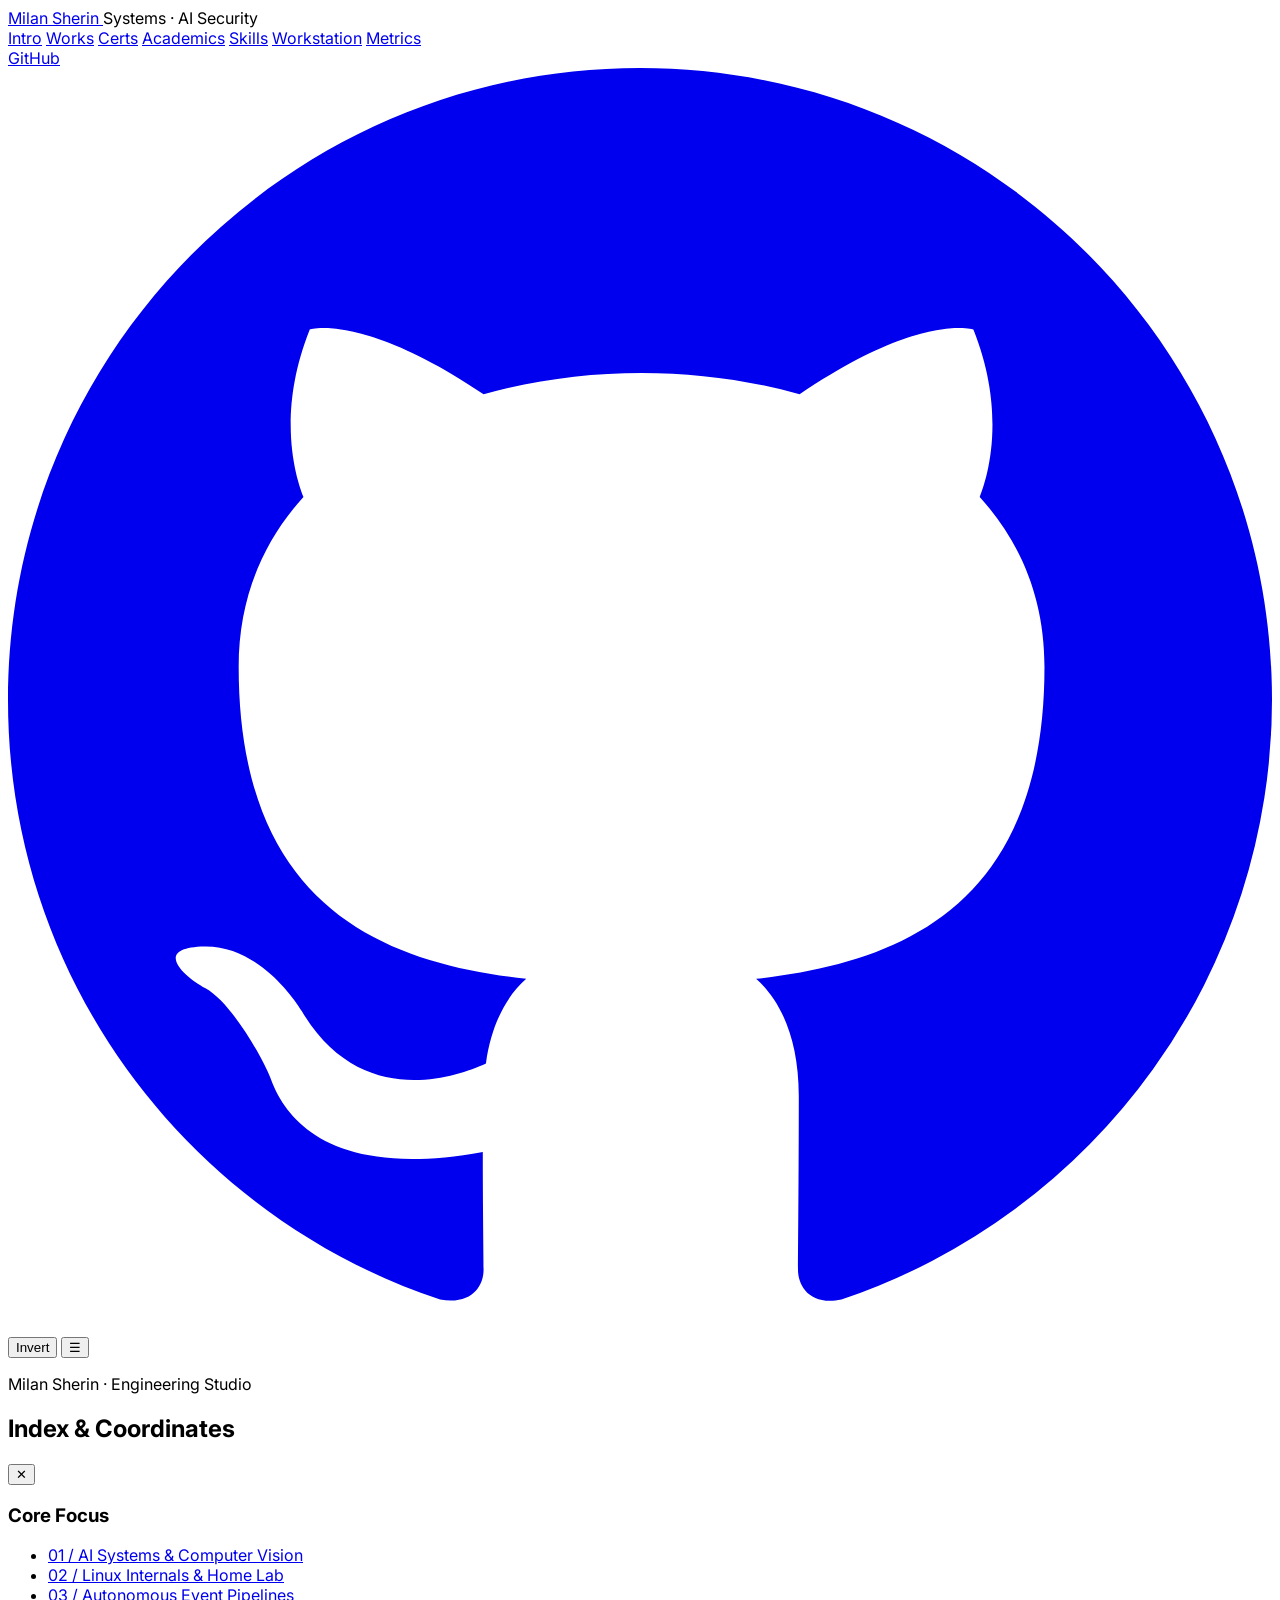
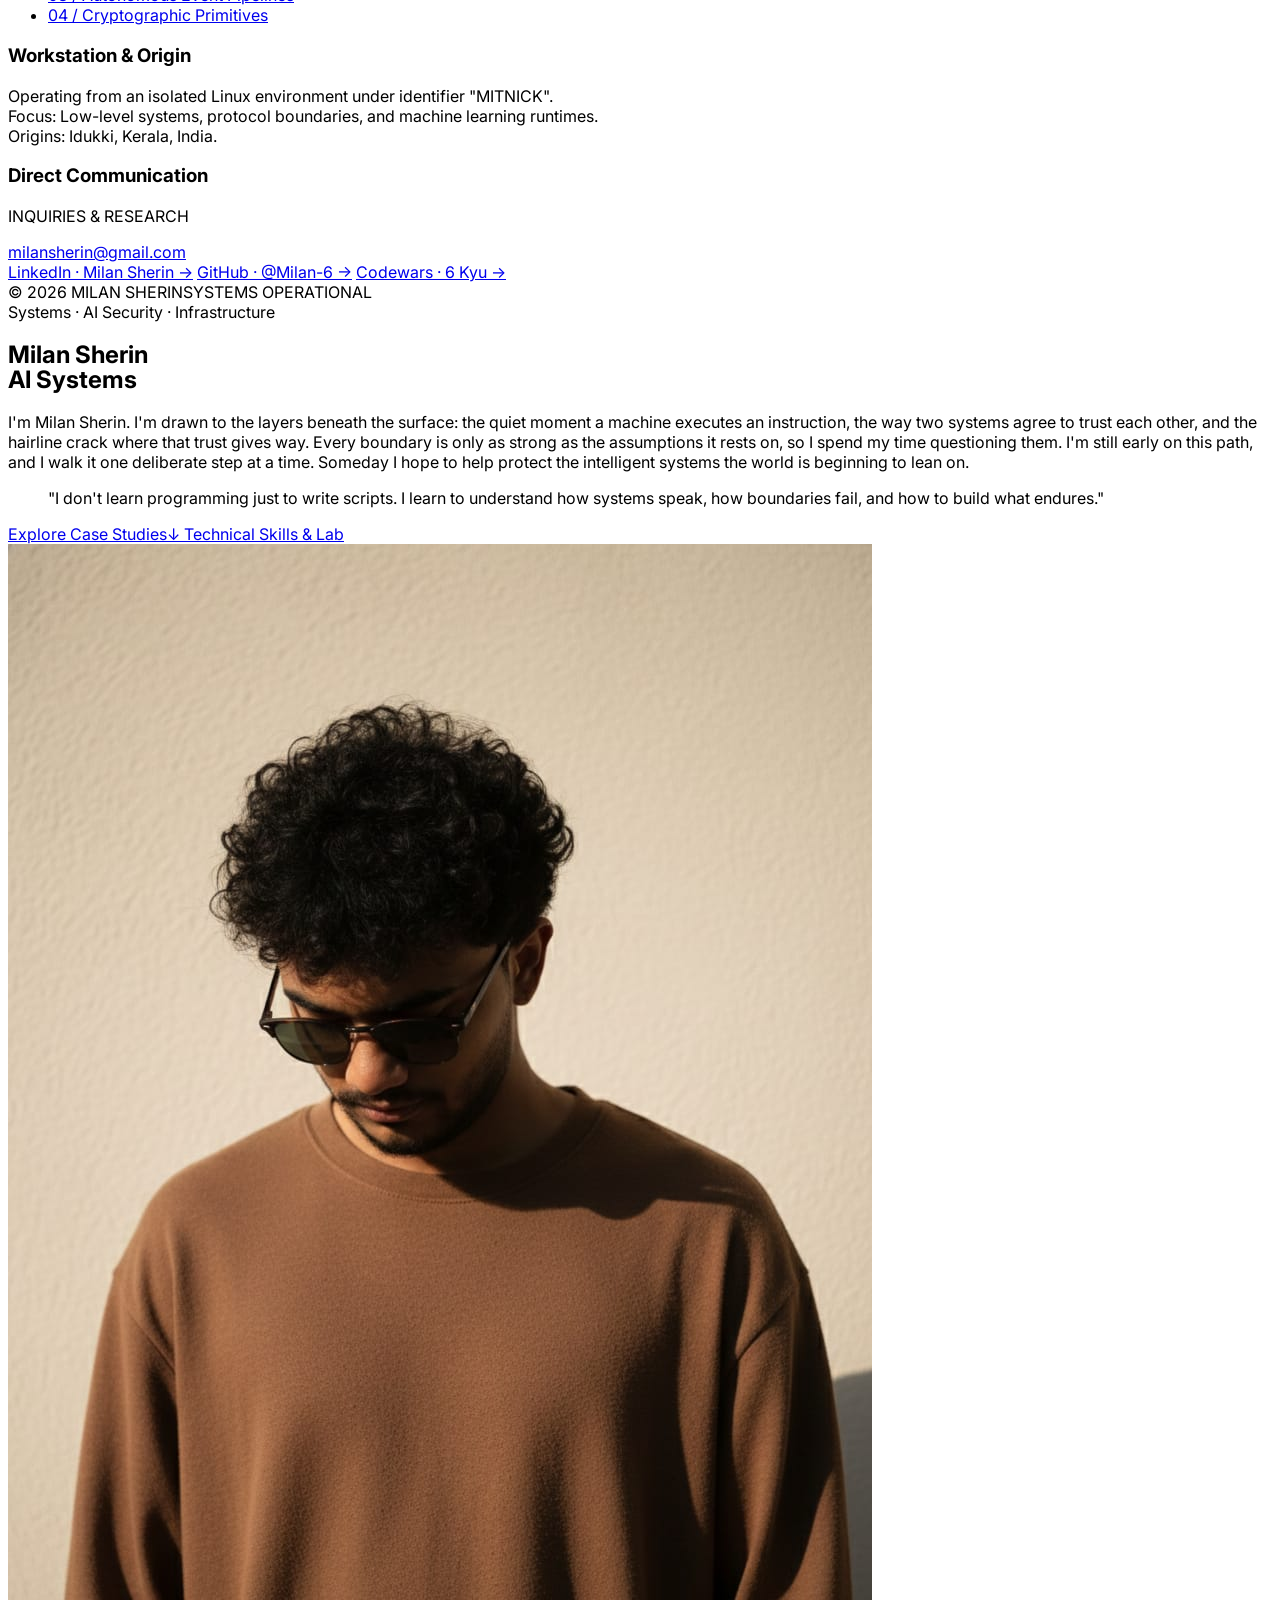
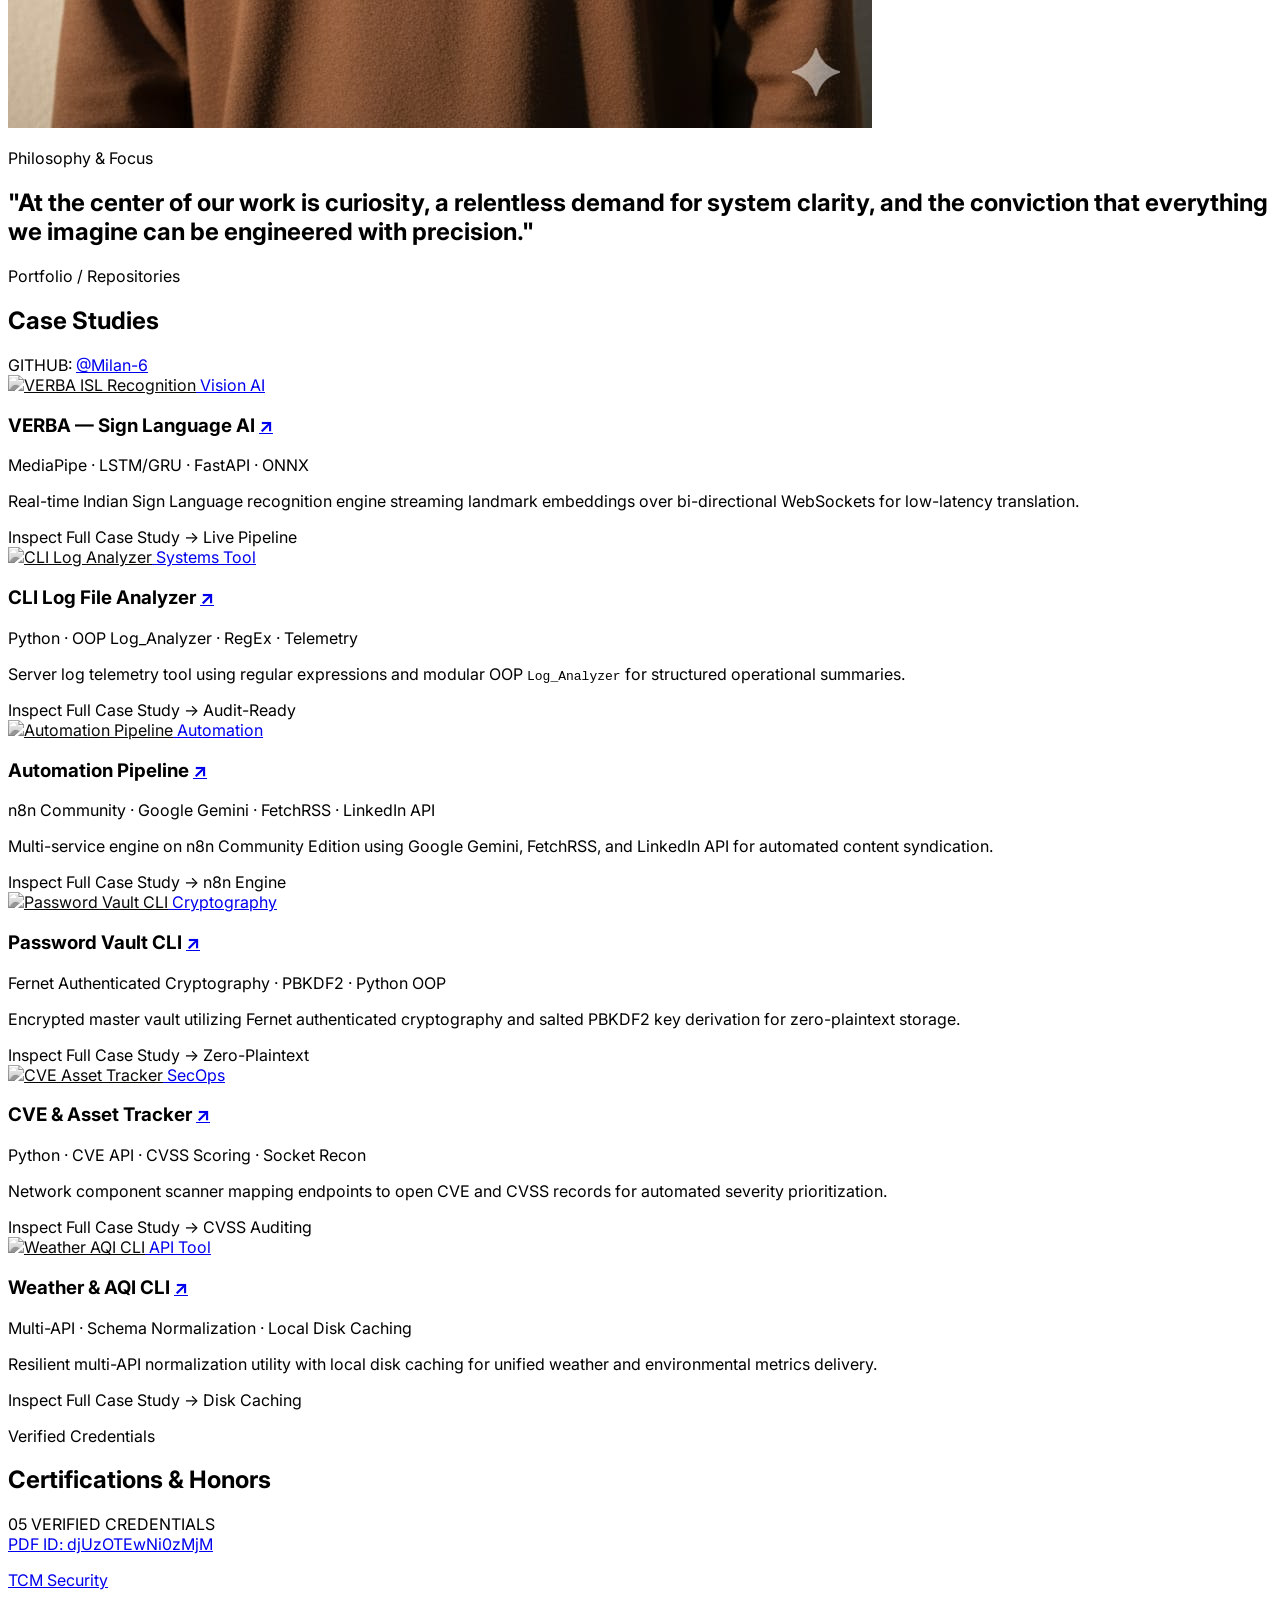
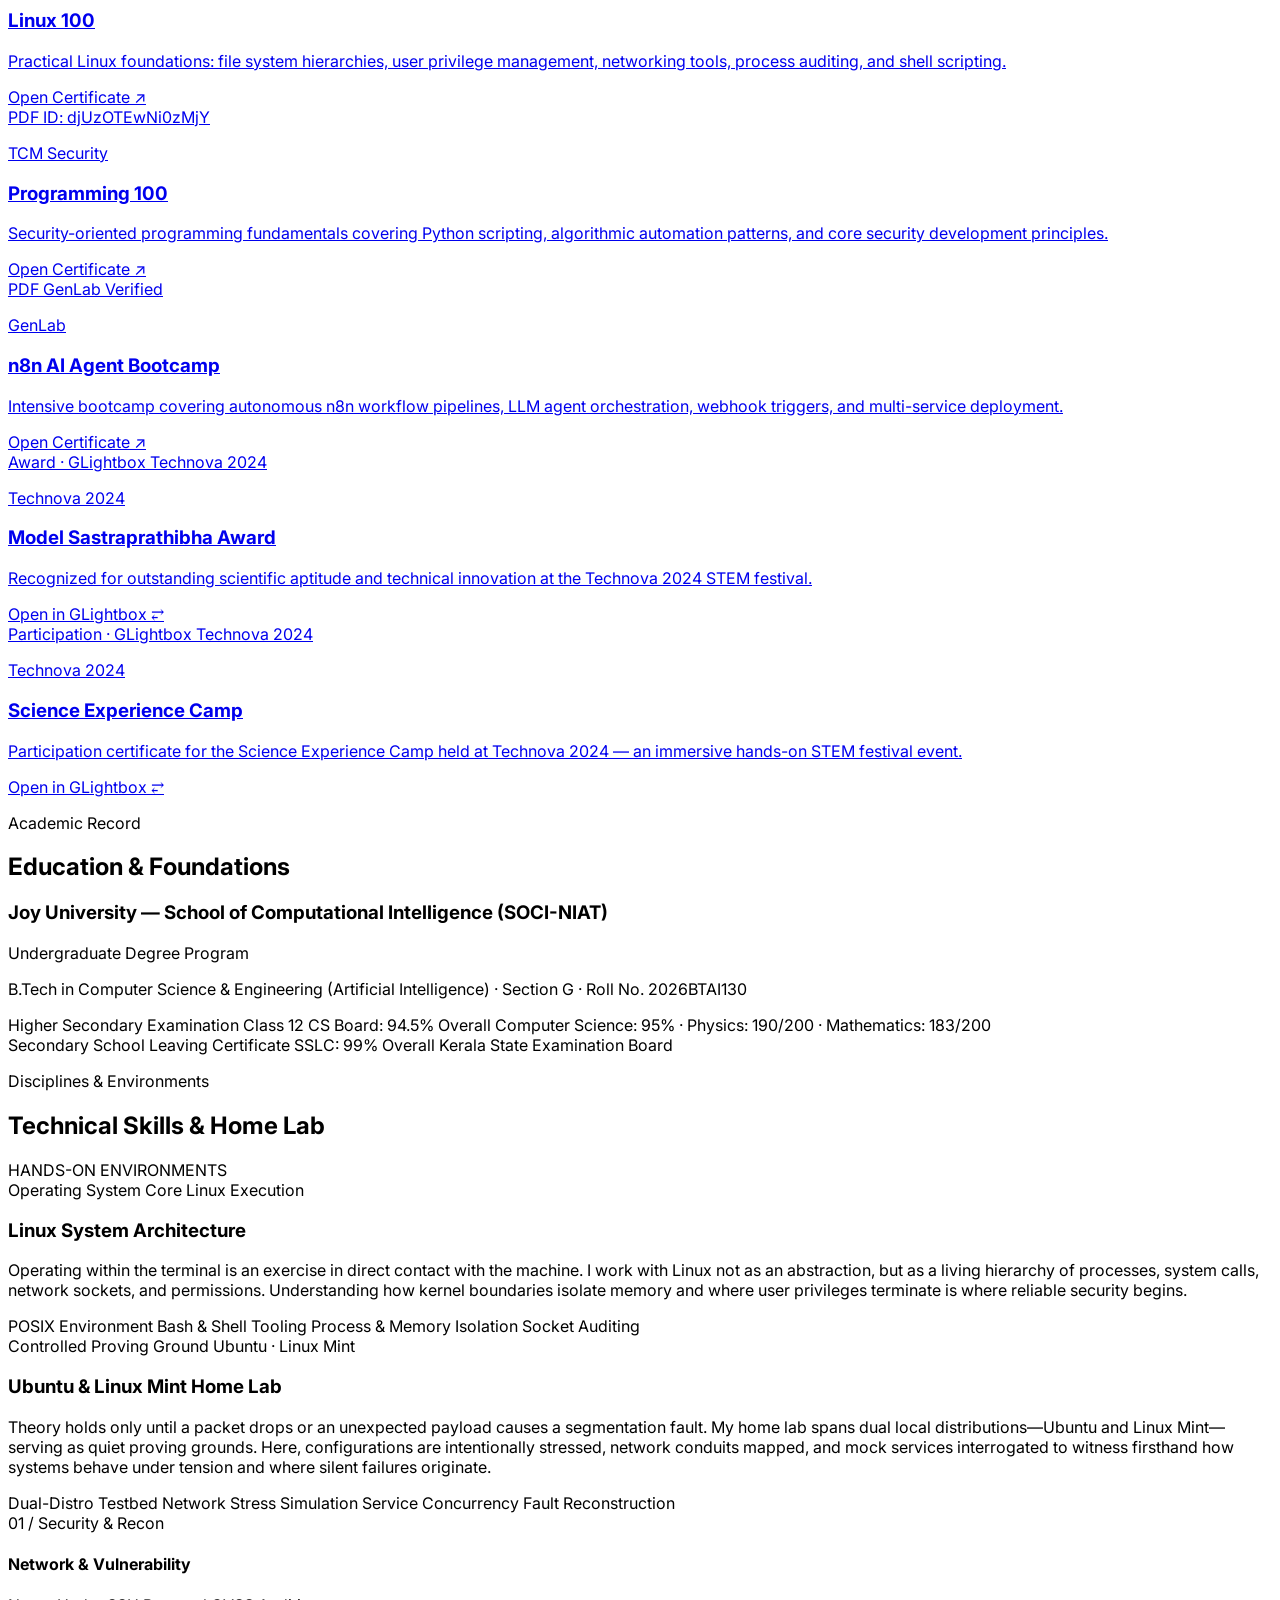
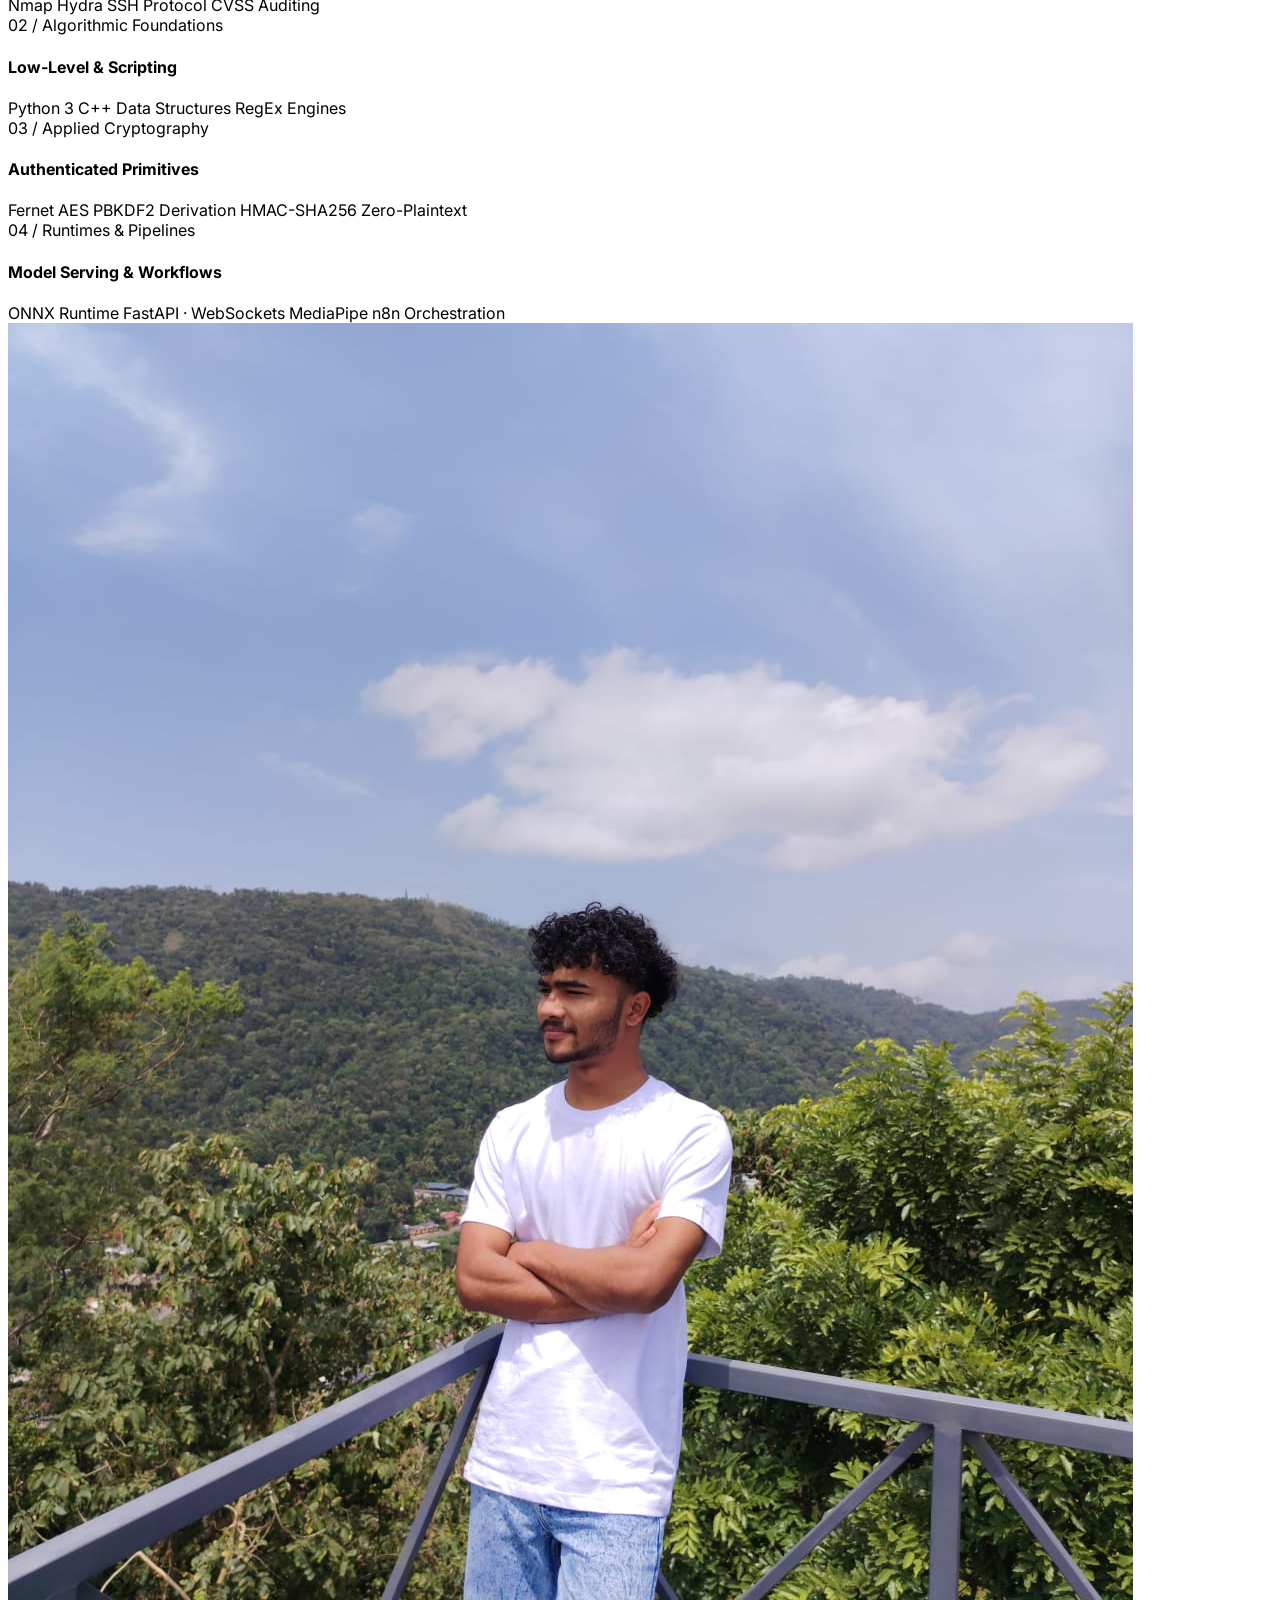
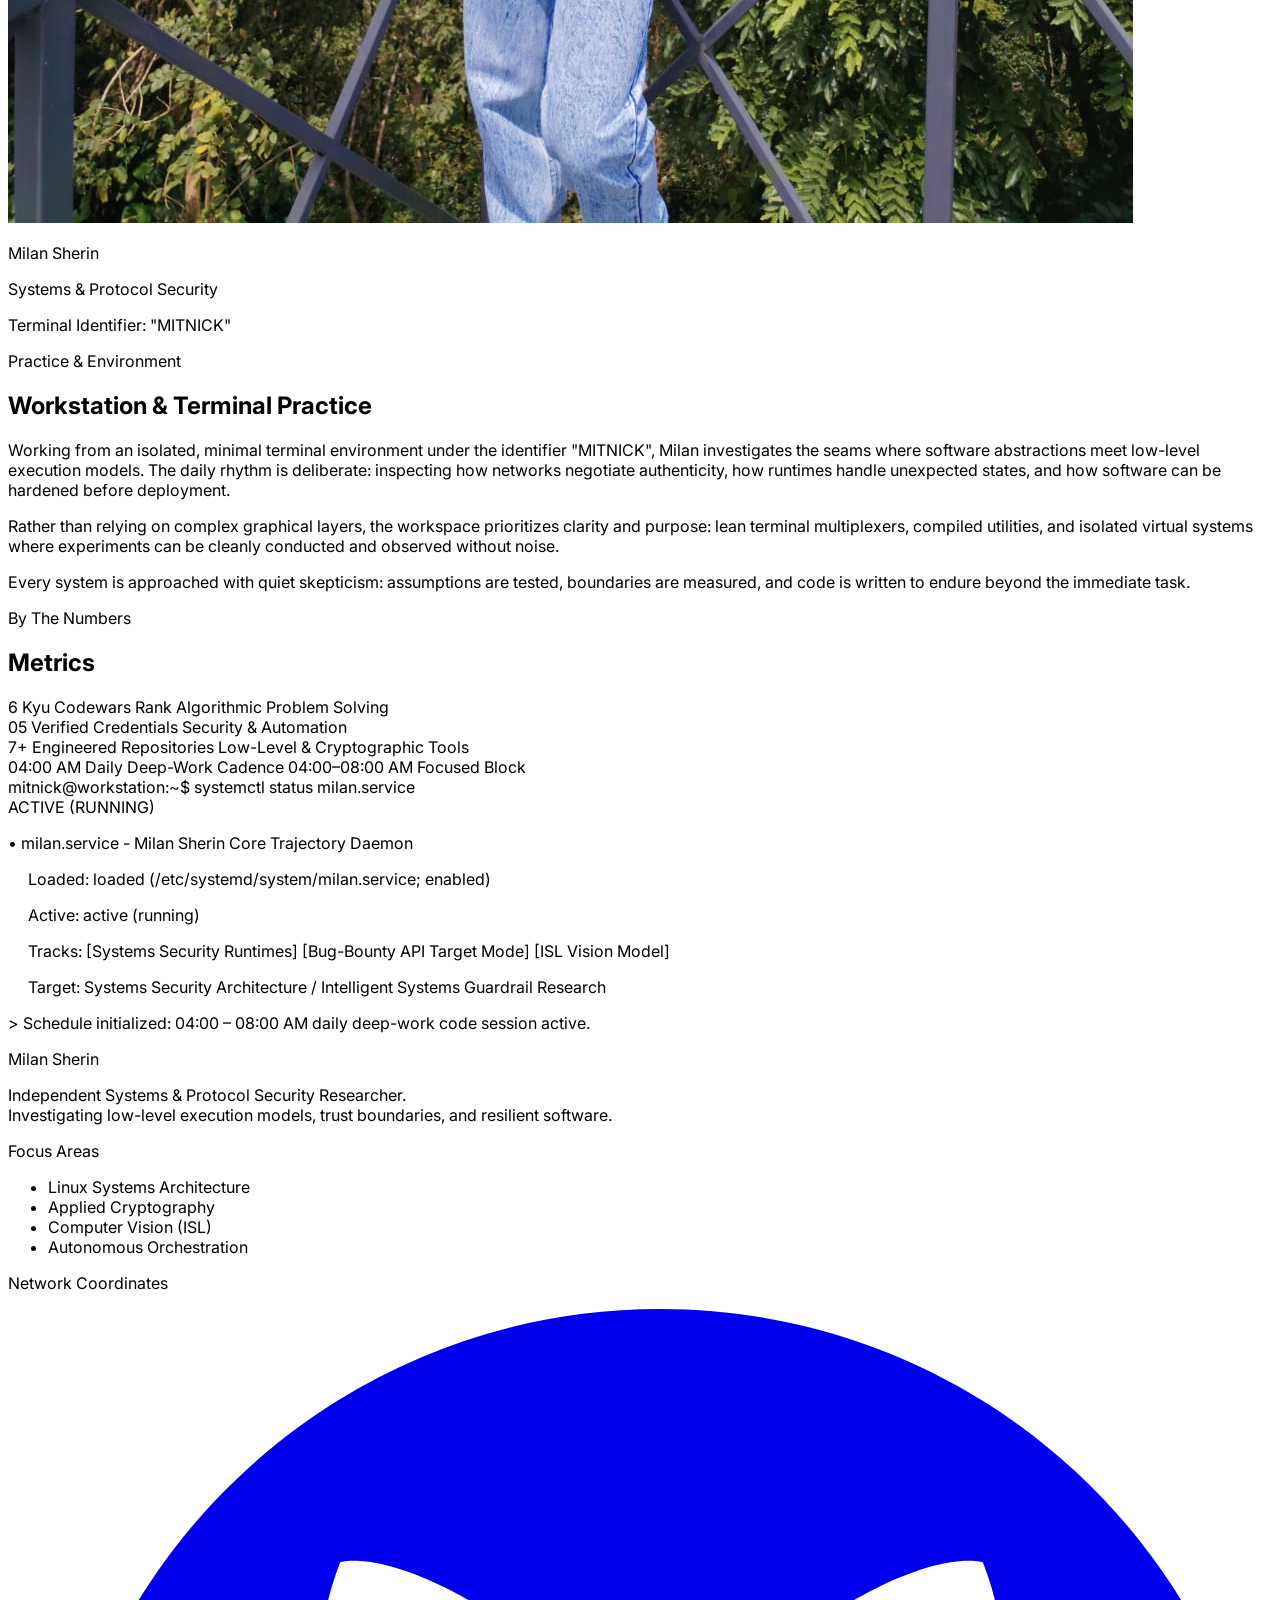
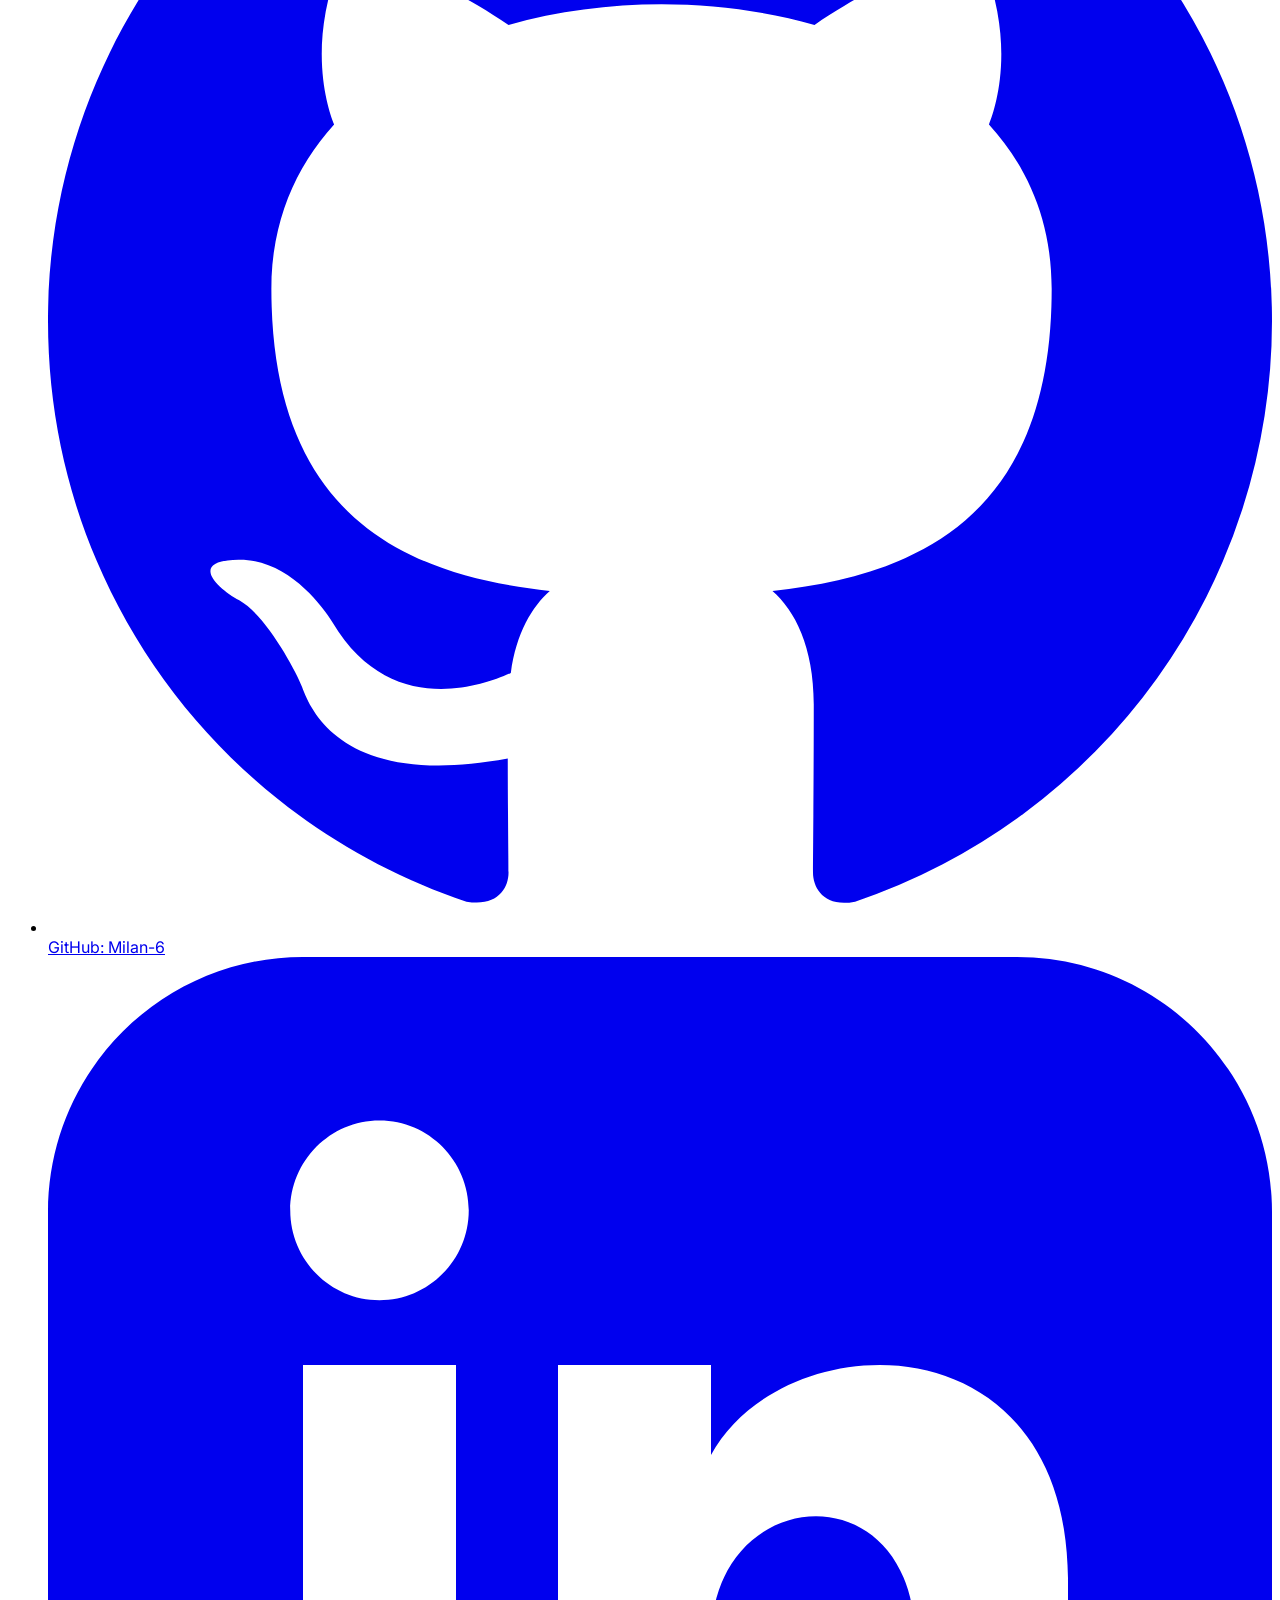
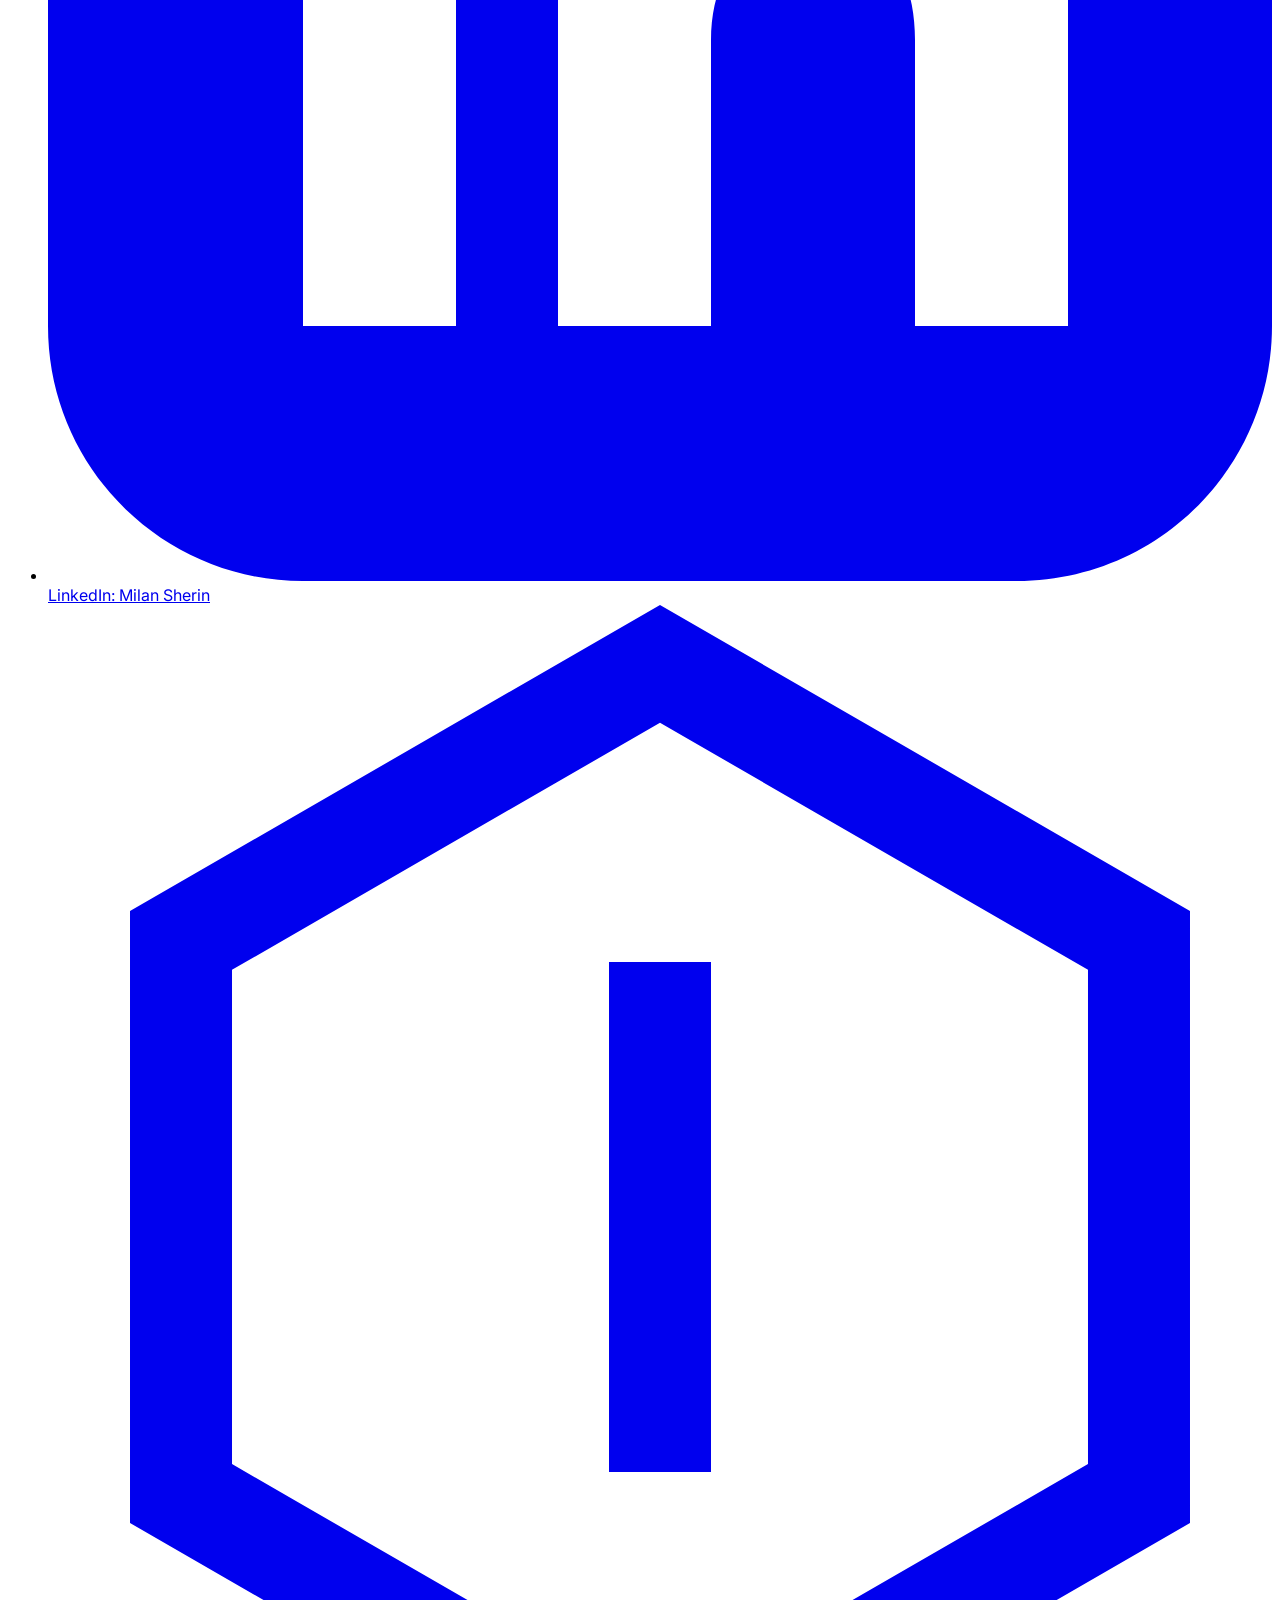
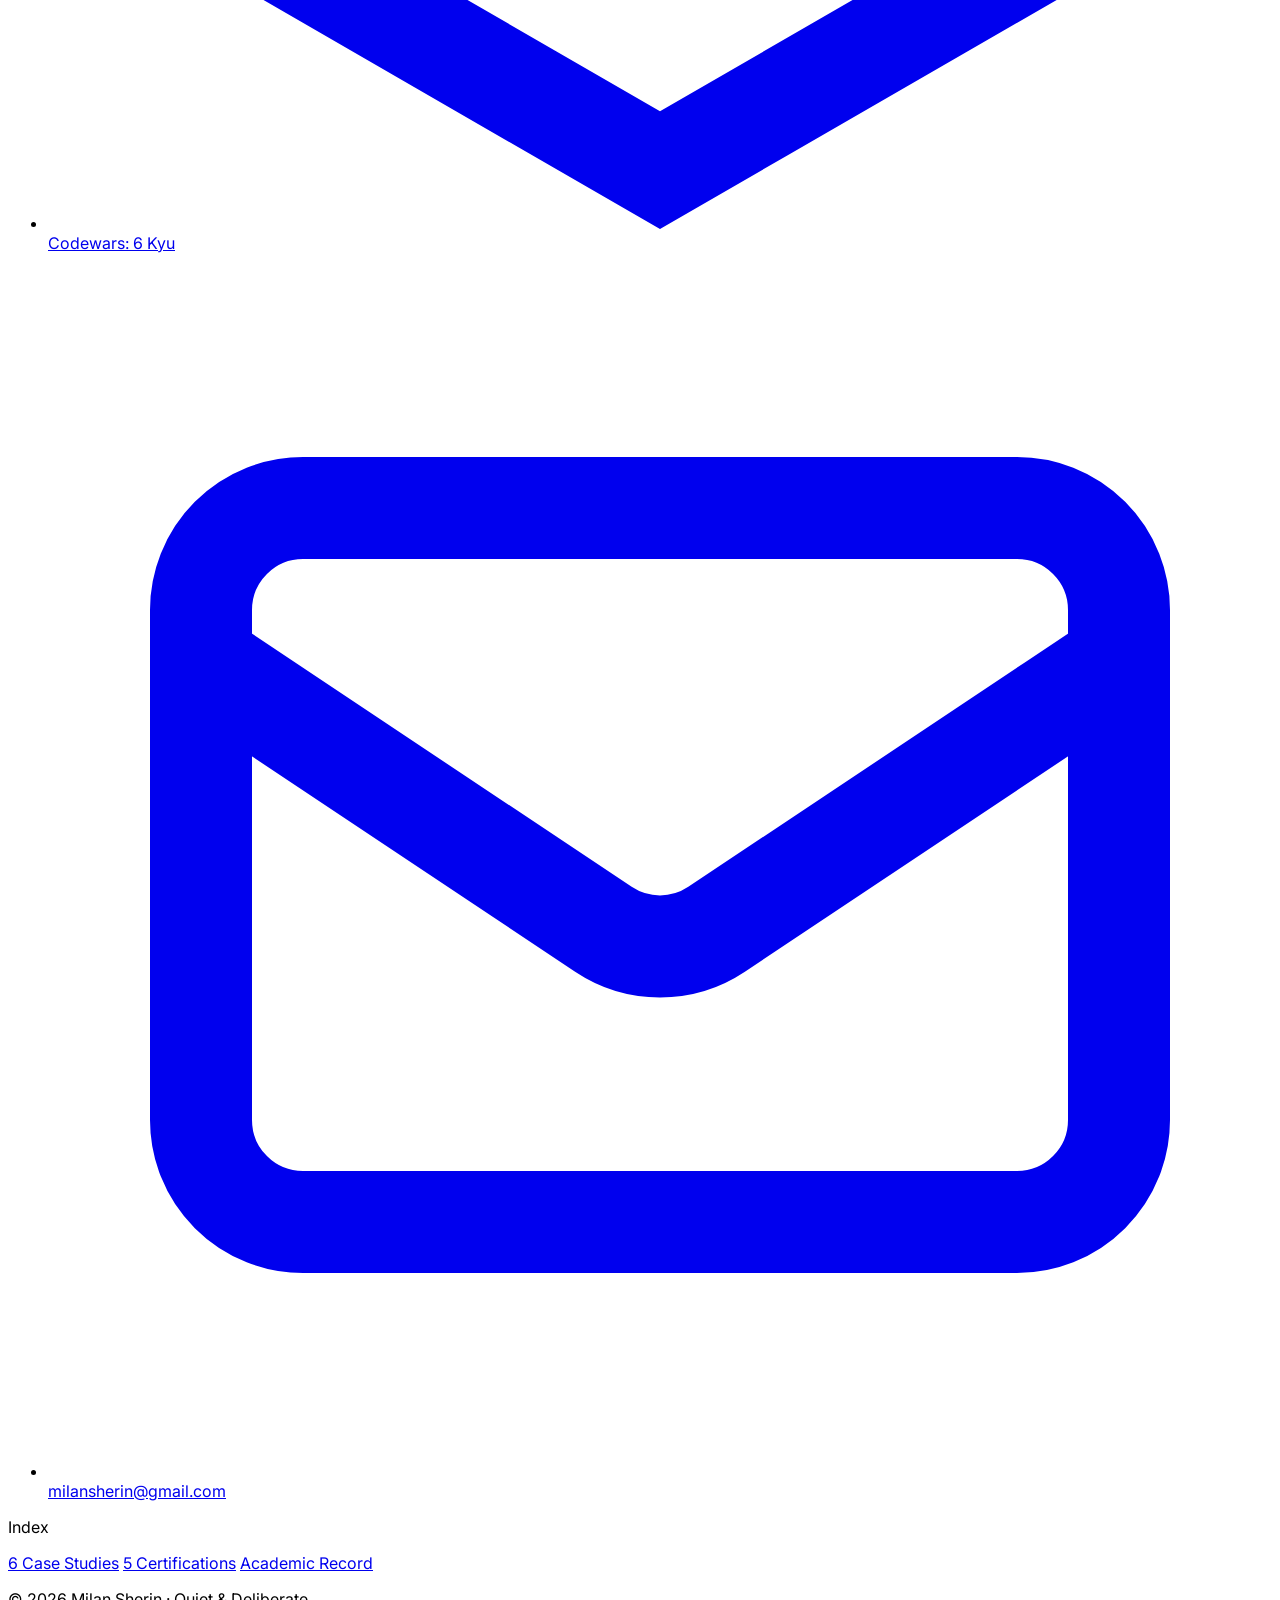
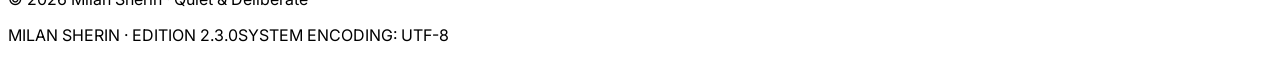
==== index.html @ 8007598a "Initial commit: Personal Portfolio" ====
<!DOCTYPE html>
<html lang="en" class="scroll-smooth">
<head>
    <meta charset="UTF-8">
    <meta name="viewport" content="width=device-width, initial-scale=1.0">
    <title>Milan Sherin — Systems &amp; AI Security Engineer</title>

    <!-- Tailwind CDN -->
    <script src="https://cdn.tailwindcss.com"></script>

    <!-- Google Fonts: Inter & JetBrains Mono -->
    <link rel="preconnect" href="https://fonts.googleapis.com">
    <link rel="preconnect" href="https://fonts.gstatic.com" crossorigin>
    <link href="https://fonts.googleapis.com/css2?family=Inter:wght@300;400;500;600;700;800;900&family=JetBrains+Mono:wght@400;500;600&display=swap" rel="stylesheet">

    <!-- Third-party Vendor Styles (GLightbox, Prism, Swiper) -->
    <link rel="stylesheet" href="css/vendor.css">
    <!-- Main Custom Stylesheet -->
    <link rel="stylesheet" href="css/styles.css">

    <script>
        tailwind.config = {
            darkMode: 'class',
            theme: {
                extend: {
                    fontFamily: {
                        sans: ['Inter', '-apple-system', 'BlinkMacSystemFont', 'sans-serif'],
                        mono: ['JetBrains Mono', 'monospace'],
                    },
                    colors: {
                        studio: {
                            bg: '#f5f5f4', canvas: '#ffffff', text: '#0f0f10',
                            muted: '#71717a', lightBorder: '#e4e4e7',
                            darkBg: '#09090b', darkCanvas: '#050505',
                            darkText: '#f4f4f5', darkBorder: '#27272a'
                        }
                    },
                    letterSpacing: { tighter: '-0.04em', tightest: '-0.06em' }
                }
            }
        }
    </script>
</head>

<body class="bg-studio-bg text-studio-text dark:bg-studio-darkBg dark:text-studio-darkText min-h-screen transition-colors duration-500 overflow-x-hidden selection:bg-black selection:text-white dark:selection:bg-white dark:selection:text-black">

    <!-- Ambient Grid Background -->
    <div class="fixed inset-0 bg-studio-grid pointer-events-none opacity-80 z-0"></div>

    <!-- Main Canvas Viewport Container -->
    <div id="viewportContainer" class="relative z-10 w-full min-h-screen px-3 py-3 sm:px-6 sm:py-6 md:px-10 md:py-8 lg:px-14 lg:py-10 flex flex-col justify-between">
        
        <!-- Studio Canvas Frame -->
        <main id="studioFrame" class="canvas-frame relative w-full bg-white dark:bg-studio-darkCanvas border border-studio-lightBorder dark:border-studio-darkBorder shadow-2xl rounded-sm overflow-hidden flex flex-col">

            <!-- ════════ HEADER ════════════════════════════════════════ -->
            <header class="w-full border-b border-studio-lightBorder dark:border-studio-darkBorder px-6 sm:px-10 py-5 flex items-center justify-between bg-white/95 dark:bg-studio-darkCanvas/95 backdrop-blur z-30 sticky top-0">
                <div class="flex items-center space-x-6">
                    <a href="#intro" class="group flex items-center space-x-3">
                        <span class="font-extrabold text-xl sm:text-2xl tracking-tighter uppercase font-sans text-black dark:text-white group-hover:opacity-70 transition-opacity">Milan Sherin</span>
                        <span class="inline-block w-2 h-2 rounded-full bg-emerald-500 animate-pulse"></span>
                    </a>
                    <span class="hidden md:inline-block text-xs font-mono tracking-widest text-studio-muted uppercase">Systems &middot; AI Security</span>
                </div>
                <div class="flex items-center space-x-3 sm:space-x-5">
                    <nav class="hidden lg:flex items-center space-x-5 text-xs font-mono uppercase tracking-widest text-studio-muted">
                        <a href="#intro"          class="hover:text-black dark:hover:text-white transition-colors">Intro</a>
                        <a href="#works"          class="hover:text-black dark:hover:text-white transition-colors">Works</a>
                        <a href="#certifications" class="hover:text-black dark:hover:text-white transition-colors">Certs</a>
                        <a href="#academics"      class="hover:text-black dark:hover:text-white transition-colors">Academics</a>
                        <a href="#skills"         class="hover:text-black dark:hover:text-white transition-colors">Skills</a>
                        <a href="#about"          class="hover:text-black dark:hover:text-white transition-colors">Workstation</a>
                        <a href="#numbers"        class="hover:text-black dark:hover:text-white transition-colors">Metrics</a>
                    </nav>
                    <a href="https://github.com/Milan-6" target="_blank" rel="noopener noreferrer"
                       class="hidden sm:flex items-center space-x-2 text-xs font-mono uppercase tracking-widest text-studio-muted hover:text-black dark:hover:text-white transition-colors">
                        <span>GitHub</span>
                        <svg class="w-3.5 h-3.5" fill="currentColor" viewBox="0 0 24 24"><path d="M12 0C5.37 0 0 5.37 0 12c0 5.31 3.435 9.795 8.205 11.385.6.105.825-.255.825-.57 0-.285-.015-1.23-.015-2.235-3.015.555-3.795-.735-4.035-1.41-.135-.345-.72-1.41-1.23-1.695-.42-.225-1.02-.78-.015-.795.945-.015 1.62.87 1.845 1.23 1.08 1.815 2.805 1.305 3.495.99.105-.78.42-1.305.765-1.605-2.67-.3-5.46-1.335-5.46-5.925 0-1.305.465-2.385 1.23-3.225-.12-.3-.54-1.53.12-3.18 0 0 1.005-.315 3.3 1.23.96-.27 1.98-.405 3-.405s2.04.135 3 .405c2.295-1.56 3.3-1.23 3.3-1.23.66 1.65.24 2.88.12 3.18.765.84 1.23 1.905 1.23 3.225 0 4.605-2.805 5.625-5.475 5.925.435.375.81 1.095.81 2.22 0 1.605-.015 2.895-.015 3.3 0 .315.225.69.825.57A12.02 12.02 0 0024 12c0-6.63-5.37-12-12-12z"/></svg>
                    </a>
                    <button id="themeToggleBtn" aria-label="Toggle dark mode"
                            class="p-2 border border-studio-lightBorder dark:border-studio-darkBorder rounded text-xs font-mono uppercase tracking-wider hover:bg-neutral-100 dark:hover:bg-neutral-900 transition-colors flex items-center space-x-1.5">
                        <span id="themeIcon" class="w-3 h-3 rounded-full border border-black dark:border-white bg-black dark:bg-white inline-block"></span>
                        <span id="themeText" class="hidden sm:inline">Invert</span>
                    </button>
                    <button id="menuOverlayToggle" aria-label="Open menu overlay"
                            class="w-10 h-10 flex items-center justify-center border border-studio-lightBorder dark:border-studio-darkBorder rounded hover:border-black dark:hover:border-white transition-colors group">
                        <span class="text-xl font-light leading-none group-hover:scale-110 transition-transform">&#9776;</span>
                    </button>
                </div>
            </header>

            <!-- ════════ OVERLAY DRAWER ════════════════════════════════ -->
            <div id="studioMenuOverlay" class="fixed inset-0 bg-white/98 dark:bg-studio-darkCanvas/98 backdrop-blur-xl z-50 flex flex-col justify-between p-8 sm:p-14 lg:p-20 opacity-0 pointer-events-none transition-opacity duration-300">
                <div class="flex justify-between items-start">
                    <div>
                        <p class="text-xs font-mono uppercase tracking-widest text-studio-muted mb-2">Milan Sherin &middot; Engineering Studio</p>
                        <h2 class="text-3xl sm:text-5xl font-black tracking-tightest">Index &amp; Coordinates</h2>
                    </div>
                    <button id="menuCloseBtn" class="text-3xl sm:text-4xl font-light hover:opacity-50 transition-opacity p-2">&#x2715;</button>
                </div>
                <div class="grid grid-cols-1 md:grid-cols-3 gap-10 my-auto py-10">
                    <div>
                        <h3 class="text-xs font-mono uppercase tracking-widest text-studio-muted border-b border-studio-lightBorder dark:border-studio-darkBorder pb-3 mb-4">Core Focus</h3>
                        <ul class="space-y-3 text-lg sm:text-xl font-medium tracking-tight">
                            <li><a href="#works" class="overlay-nav-link hover:underline">01 / AI Systems &amp; Computer Vision</a></li>
                            <li><a href="#skills" class="overlay-nav-link hover:underline">02 / Linux Internals &amp; Home Lab</a></li>
                            <li><a href="#works" class="overlay-nav-link hover:underline">03 / Autonomous Event Pipelines</a></li>
                            <li><a href="#works" class="overlay-nav-link hover:underline">04 / Cryptographic Primitives</a></li>
                        </ul>
                    </div>
                    <div>
                        <h3 class="text-xs font-mono uppercase tracking-widest text-studio-muted border-b border-studio-lightBorder dark:border-studio-darkBorder pb-3 mb-4">Workstation &amp; Origin</h3>
                        <p class="text-sm leading-relaxed text-studio-muted">
                            Operating from an isolated Linux environment under identifier "MITNICK".<br>
                            Focus: Low-level systems, protocol boundaries, and machine learning runtimes.<br>
                            Origins: Idukki, Kerala, India.
                        </p>
                    </div>
                    <div>
                        <h3 class="text-xs font-mono uppercase tracking-widest text-studio-muted border-b border-studio-lightBorder dark:border-studio-darkBorder pb-3 mb-4">Direct Communication</h3>
                        <p class="text-xs font-mono text-studio-muted mb-2">INQUIRIES &amp; RESEARCH</p>
                        <a href="mailto:milansherin@gmail.com" class="text-base font-semibold block hover:underline transition-colors">milansherin@gmail.com</a>
                        <div class="mt-4 flex flex-col space-y-2 text-xs font-mono">
                            <a href="https://www.linkedin.com/in/milan-sherin-aa3880447/" target="_blank" rel="noopener noreferrer" class="hover:underline text-studio-muted hover:text-black dark:hover:text-white">LinkedIn &middot; Milan Sherin &rarr;</a>
                            <a href="https://github.com/Milan-6" target="_blank" rel="noopener noreferrer" class="hover:underline text-studio-muted hover:text-black dark:hover:text-white">GitHub &middot; @Milan-6 &rarr;</a>
                            <a href="https://www.codewars.com/users/Milan%20Sherin" target="_blank" rel="noopener noreferrer" class="hover:underline text-studio-muted hover:text-black dark:hover:text-white">Codewars &middot; 6 Kyu &rarr;</a>
                        </div>
                    </div>
                </div>
                <div class="flex justify-between items-center text-xs font-mono text-studio-muted border-t border-studio-lightBorder dark:border-studio-darkBorder pt-4">
                    <span>&copy; 2026 MILAN SHERIN</span><span>SYSTEMS OPERATIONAL</span>
                </div>
            </div>

            <!-- ════════ SECTION: #intro (Hero) ═════════════════════════ -->
            <section id="intro" class="relative px-6 sm:px-12 lg:px-20 pt-14 pb-20 sm:pt-20 sm:pb-28 border-b border-studio-lightBorder dark:border-studio-darkBorder">
                <div class="grid grid-cols-1 lg:grid-cols-12 gap-12 lg:gap-10 items-center">

                    <!-- LEFT: Headline, Bio & Quote -->
                    <div class="lg:col-span-7 flex flex-col justify-center">
                        <!-- Pretitle pill -->
                        <div class="text-xs sm:text-sm font-mono uppercase tracking-widest text-studio-muted mb-4 flex items-center space-x-2">
                            <span class="inline-block w-4 h-[1px] bg-studio-muted"></span>
                            <span>Systems &middot; AI Security &middot; Infrastructure</span>
                        </div>

                        <!-- Primary headline inside #intro (.s-intro__content-title) with 3D vertical roll cuboids -->
                        <h1 class="s-intro__content-title text-[2.75rem] sm:text-[4.2rem] md:text-[5.2rem] lg:text-[5.8rem] font-black tracking-tightest leading-[1.05] select-none" aria-label="Milan Sherin &mdash; AI Systems">
                            <!-- Line 1: Milan Sherin -->
                            <div class="heading-3d-line heading-3d-line-1">
                                <div class="heading-3d-stage">
                                    <div class="heading-3d-cuboid text-neutral-400 dark:text-neutral-600">
                                        <div class="heading-3d-face heading-3d-front">Milan Sherin</div>
                                        <div class="heading-3d-face heading-3d-back" aria-hidden="true">Milan Sherin</div>
                                    </div>
                                </div>
                            </div>
                            <!-- Line 2: AI Systems -->
                            <div class="heading-3d-line heading-3d-line-2">
                                <div class="heading-3d-stage">
                                    <div class="heading-3d-cuboid text-black dark:text-white font-extrabold">
                                        <div class="heading-3d-face heading-3d-front">AI Systems</div>
                                        <div class="heading-3d-face heading-3d-back" aria-hidden="true">AI Systems</div>
                                    </div>
                                </div>
                            </div>
                        </h1>

                        <!-- Exact Bio at the Top -->
                        <p class="mt-8 text-sm sm:text-base font-normal text-studio-muted leading-relaxed max-w-xl">
                            I'm Milan Sherin. I'm drawn to the layers beneath the surface: the quiet moment a machine executes an instruction, the way two systems agree to trust each other, and the hairline crack where that trust gives way. Every boundary is only as strong as the assumptions it rests on, so I spend my time questioning them. I'm still early on this path, and I walk it one deliberate step at a time. Someday I hope to help protect the intelligent systems the world is beginning to lean on.
                        </p>

                        <!-- Styled Pull-Quote under Bio -->
                        <blockquote class="mt-6 border-l-2 border-neutral-400 dark:border-neutral-600 pl-4 py-1 max-w-xl">
                            <p class="text-xs sm:text-sm font-mono text-neutral-700 dark:text-neutral-300 leading-relaxed italic">
                                "I don't learn programming just to write scripts. I learn to understand how systems speak, how boundaries fail, and how to build what endures."
                            </p>
                        </blockquote>

                        <!-- CTA row -->
                        <div class="mt-8 sm:mt-10 flex flex-wrap gap-4 items-center">
                            <a href="#works" class="px-6 py-3 bg-black dark:bg-white text-white dark:text-black font-semibold text-xs uppercase tracking-widest hover:opacity-85 transition-opacity inline-flex items-center space-x-2">
                                <span>Explore Case Studies</span><span>&#8595;</span>
                            </a>
                            <a href="#skills" class="px-6 py-3 border border-studio-lightBorder dark:border-studio-darkBorder text-xs uppercase tracking-widest font-mono hover:border-black dark:hover:border-white transition-colors">
                                Technical Skills &amp; Lab
                            </a>
                        </div>
                    </div>

                    <!-- RIGHT: Hero Media Container with Profile Photo (me_2.jpeg) -->
                    <div class="lg:col-span-5 flex flex-col justify-center lg:pl-6 border-l-0 lg:border-l border-studio-lightBorder dark:border-studio-darkBorder">
                        <div class="s-intro__content-media relative w-full max-w-md mx-auto lg:max-w-none">
                            <div class="relative overflow-hidden rounded-sm border border-neutral-200 dark:border-neutral-800 bg-neutral-100 dark:bg-neutral-900 shadow-xl ring-1 ring-black/5 dark:ring-white/10 group">
                                <div class="aspect-[3/4] sm:aspect-[4/5] w-full overflow-hidden">
                                    <img src="me_2.jpeg" 
                                         alt="Milan Sherin" 
                                         class="w-full h-full object-cover object-[center_18%] transition-transform duration-700 ease-out group-hover:scale-[1.02]">
                                </div>
                            </div>
                        </div>
                    </div>

                </div>
            </section>

            <!-- ════════ PHILOSOPHY STATEMENT ═════════════════════════ -->
            <section class="px-6 sm:px-12 lg:px-20 py-20 border-b border-studio-lightBorder dark:border-studio-darkBorder bg-neutral-50/50 dark:bg-neutral-950/20">
                <div class="max-w-4xl">
                    <p class="text-xs font-mono uppercase tracking-widest text-studio-muted mb-4">Philosophy &amp; Focus</p>
                    <h2 class="text-2xl sm:text-3xl md:text-4xl font-extrabold tracking-tight leading-snug">
                        "At the center of our work is curiosity, a relentless demand for system clarity, and the conviction that everything we imagine can be engineered with precision."
                    </h2>
                </div>
            </section>

            <!-- ════════ SECTION: #works (Projects) ════════════════════ -->
            <section id="works" class="px-6 sm:px-12 lg:px-20 py-20 border-b border-studio-lightBorder dark:border-studio-darkBorder">
                <div class="flex flex-col sm:flex-row sm:items-end justify-between mb-12">
                    <div>
                        <p class="text-xs font-mono uppercase tracking-widest text-studio-muted">Portfolio / Repositories</p>
                        <h2 class="text-3xl sm:text-5xl font-black tracking-tightest mt-1">Case Studies</h2>
                    </div>
                    <div class="mt-4 sm:mt-0 text-xs font-mono text-studio-muted">
                        GITHUB: <a href="https://github.com/Milan-6" target="_blank" rel="noopener noreferrer" class="text-black dark:text-white underline hover:no-underline">@Milan-6</a>
                    </div>
                </div>

                <div class="grid grid-cols-1 md:grid-cols-2 lg:grid-cols-3 gap-8">

                    <!-- Project 1: VERBA -->
                    <article class="group flex flex-col border border-studio-lightBorder dark:border-studio-darkBorder bg-white dark:bg-studio-darkCanvas p-4 rounded-sm shadow-sm hover:border-black dark:hover:border-white transition-all cursor-pointer" data-project-id="verba">
                        <a href="#project-verba"
                           class="project-card-trigger block aspect-[16/10] overflow-hidden bg-neutral-100 dark:bg-neutral-900 border border-studio-lightBorder dark:border-studio-darkBorder mb-4 relative cursor-pointer"
                           data-project-id="verba">
                            <img src="https://images.unsplash.com/photo-1516321318423-f06f85e504b3?auto=format&fit=crop&w=800&q=80" alt="VERBA ISL Recognition" class="editorial-img w-full h-full object-cover">
                            <span class="absolute top-3 right-3 bg-black text-white text-[10px] font-mono uppercase px-2 py-1 tracking-widest">Vision AI</span>
                        </a>
                        <h3 class="text-xl font-bold tracking-tight flex items-center justify-between">
                            <span class="project-card-trigger hover:underline" data-project-id="verba">VERBA — Sign Language AI</span>
                            <a href="https://github.com/Milan-6/PROJECT----Verba" target="_blank" rel="noopener noreferrer" class="text-xs font-mono text-studio-muted hover:text-black dark:hover:text-white" title="View repository" onclick="event.stopPropagation()">&#8599;</a>
                        </h3>
                        <p class="text-xs text-studio-muted font-mono mt-1">MediaPipe &middot; LSTM/GRU &middot; FastAPI &middot; ONNX</p>
                        <p class="text-xs text-neutral-600 dark:text-neutral-400 mt-2 line-clamp-2">Real-time Indian Sign Language recognition engine streaming landmark embeddings over bi-directional WebSockets for low-latency translation.</p>
                        <div class="mt-4 pt-3 border-t border-studio-lightBorder dark:border-studio-darkBorder flex items-center justify-between text-xs font-mono">
                            <span class="text-black dark:text-white underline hover:no-underline project-card-trigger" data-project-id="verba">Inspect Full Case Study &rarr;</span>
                            <span class="text-studio-muted">Live Pipeline</span>
                        </div>
                    </article>

                    <!-- Project 2: CLI Log File Analyzer -->
                    <article class="group flex flex-col border border-studio-lightBorder dark:border-studio-darkBorder bg-white dark:bg-studio-darkCanvas p-4 rounded-sm shadow-sm hover:border-black dark:hover:border-white transition-all cursor-pointer" data-project-id="log-analyzer">
                        <a href="#project-log-analyzer"
                           class="project-card-trigger block aspect-[16/10] overflow-hidden bg-neutral-100 dark:bg-neutral-900 border border-studio-lightBorder dark:border-studio-darkBorder mb-4 relative cursor-pointer"
                           data-project-id="log-analyzer">
                            <img src="https://images.unsplash.com/photo-1558494949-ef010cbdcc31?auto=format&fit=crop&w=800&q=80" alt="CLI Log Analyzer" class="editorial-img w-full h-full object-cover">
                            <span class="absolute top-3 right-3 bg-black text-white text-[10px] font-mono uppercase px-2 py-1 tracking-widest">Systems Tool</span>
                        </a>
                        <h3 class="text-xl font-bold tracking-tight flex items-center justify-between">
                            <span class="project-card-trigger hover:underline" data-project-id="log-analyzer">CLI Log File Analyzer</span>
                            <a href="https://github.com/Milan-6/LOG-FILE-ANALYZER" target="_blank" rel="noopener noreferrer" class="text-xs font-mono text-studio-muted hover:text-black dark:hover:text-white" title="View repository" onclick="event.stopPropagation()">&#8599;</a>
                        </h3>
                        <p class="text-xs text-studio-muted font-mono mt-1">Python &middot; OOP Log_Analyzer &middot; RegEx &middot; Telemetry</p>
                        <p class="text-xs text-neutral-600 dark:text-neutral-400 mt-2 line-clamp-2">Server log telemetry tool using regular expressions and modular OOP <code>Log_Analyzer</code> for structured operational summaries.</p>
                        <div class="mt-4 pt-3 border-t border-studio-lightBorder dark:border-studio-darkBorder flex items-center justify-between text-xs font-mono">
                            <span class="text-black dark:text-white underline hover:no-underline project-card-trigger" data-project-id="log-analyzer">Inspect Full Case Study &rarr;</span>
                            <span class="text-studio-muted">Audit-Ready</span>
                        </div>
                    </article>

                    <!-- Project 3: Automation Pipeline -->
                    <article class="group flex flex-col border border-studio-lightBorder dark:border-studio-darkBorder bg-white dark:bg-studio-darkCanvas p-4 rounded-sm shadow-sm hover:border-black dark:hover:border-white transition-all cursor-pointer" data-project-id="automation-pipeline">
                        <a href="#project-automation-pipeline"
                           class="project-card-trigger block aspect-[16/10] overflow-hidden bg-neutral-100 dark:bg-neutral-900 border border-studio-lightBorder dark:border-studio-darkBorder mb-4 relative cursor-pointer"
                           data-project-id="automation-pipeline">
                            <img src="https://images.unsplash.com/photo-1618005182384-a83a8bd57fbe?auto=format&fit=crop&w=800&q=80" alt="Automation Pipeline" class="editorial-img w-full h-full object-cover">
                            <span class="absolute top-3 right-3 bg-black text-white text-[10px] font-mono uppercase px-2 py-1 tracking-widest">Automation</span>
                        </a>
                        <h3 class="text-xl font-bold tracking-tight flex items-center justify-between">
                            <span class="project-card-trigger hover:underline" data-project-id="automation-pipeline">Automation Pipeline</span>
                            <a href="https://github.com/Milan-6" target="_blank" rel="noopener noreferrer" class="text-xs font-mono text-studio-muted hover:text-black dark:hover:text-white" title="View repository" onclick="event.stopPropagation()">&#8599;</a>
                        </h3>
                        <p class="text-xs text-studio-muted font-mono mt-1">n8n Community &middot; Google Gemini &middot; FetchRSS &middot; LinkedIn API</p>
                        <p class="text-xs text-neutral-600 dark:text-neutral-400 mt-2 line-clamp-2">Multi-service engine on n8n Community Edition using Google Gemini, FetchRSS, and LinkedIn API for automated content syndication.</p>
                        <div class="mt-4 pt-3 border-t border-studio-lightBorder dark:border-studio-darkBorder flex items-center justify-between text-xs font-mono">
                            <span class="text-black dark:text-white underline hover:no-underline project-card-trigger" data-project-id="automation-pipeline">Inspect Full Case Study &rarr;</span>
                            <span class="text-studio-muted">n8n Engine</span>
                        </div>
                    </article>

                    <!-- Project 4: Password Vault CLI -->
                    <article class="group flex flex-col border border-studio-lightBorder dark:border-studio-darkBorder bg-white dark:bg-studio-darkCanvas p-4 rounded-sm shadow-sm hover:border-black dark:hover:border-white transition-all cursor-pointer" data-project-id="password-vault">
                        <a href="#project-password-vault"
                           class="project-card-trigger block aspect-[16/10] overflow-hidden bg-neutral-100 dark:bg-neutral-900 border border-studio-lightBorder dark:border-studio-darkBorder mb-4 relative cursor-pointer"
                           data-project-id="password-vault">
                            <img src="https://images.unsplash.com/photo-1555949963-ff9fe0c870eb?auto=format&fit=crop&w=800&q=80" alt="Password Vault CLI" class="editorial-img w-full h-full object-cover">
                            <span class="absolute top-3 right-3 bg-black text-white text-[10px] font-mono uppercase px-2 py-1 tracking-widest">Cryptography</span>
                        </a>
                        <h3 class="text-xl font-bold tracking-tight flex items-center justify-between">
                            <span class="project-card-trigger hover:underline" data-project-id="password-vault">Password Vault CLI</span>
                            <a href="https://github.com/Milan-6/PROJECT-4------PASSWORD-VALUT-CLI-" target="_blank" rel="noopener noreferrer" class="text-xs font-mono text-studio-muted hover:text-black dark:hover:text-white" title="View repository" onclick="event.stopPropagation()">&#8599;</a>
                        </h3>
                        <p class="text-xs text-studio-muted font-mono mt-1">Fernet Authenticated Cryptography &middot; PBKDF2 &middot; Python OOP</p>
                        <p class="text-xs text-neutral-600 dark:text-neutral-400 mt-2 line-clamp-2">Encrypted master vault utilizing Fernet authenticated cryptography and salted PBKDF2 key derivation for zero-plaintext storage.</p>
                        <div class="mt-4 pt-3 border-t border-studio-lightBorder dark:border-studio-darkBorder flex items-center justify-between text-xs font-mono">
                            <span class="text-black dark:text-white underline hover:no-underline project-card-trigger" data-project-id="password-vault">Inspect Full Case Study &rarr;</span>
                            <span class="text-studio-muted">Zero-Plaintext</span>
                        </div>
                    </article>

                    <!-- Project 5: CVE & Asset Tracker -->
                    <article class="group flex flex-col border border-studio-lightBorder dark:border-studio-darkBorder bg-white dark:bg-studio-darkCanvas p-4 rounded-sm shadow-sm hover:border-black dark:hover:border-white transition-all cursor-pointer" data-project-id="network-asset-tracker">
                        <a href="#project-network-asset-tracker"
                           class="project-card-trigger block aspect-[16/10] overflow-hidden bg-neutral-100 dark:bg-neutral-900 border border-studio-lightBorder dark:border-studio-darkBorder mb-4 relative cursor-pointer"
                           data-project-id="network-asset-tracker">
                            <img src="https://images.unsplash.com/photo-1544197150-b99a580bb7a8?auto=format&fit=crop&w=800&q=80" alt="CVE Asset Tracker" class="editorial-img w-full h-full object-cover">
                            <span class="absolute top-3 right-3 bg-black text-white text-[10px] font-mono uppercase px-2 py-1 tracking-widest">SecOps</span>
                        </a>
                        <h3 class="text-xl font-bold tracking-tight flex items-center justify-between">
                            <span class="project-card-trigger hover:underline" data-project-id="network-asset-tracker">CVE &amp; Asset Tracker</span>
                            <a href="https://github.com/Milan-6/PROJECT-3------NETWORK-ASSET-TRACKER" target="_blank" rel="noopener noreferrer" class="text-xs font-mono text-studio-muted hover:text-black dark:hover:text-white" title="View repository" onclick="event.stopPropagation()">&#8599;</a>
                        </h3>
                        <p class="text-xs text-studio-muted font-mono mt-1">Python &middot; CVE API &middot; CVSS Scoring &middot; Socket Recon</p>
                        <p class="text-xs text-neutral-600 dark:text-neutral-400 mt-2 line-clamp-2">Network component scanner mapping endpoints to open CVE and CVSS records for automated severity prioritization.</p>
                        <div class="mt-4 pt-3 border-t border-studio-lightBorder dark:border-studio-darkBorder flex items-center justify-between text-xs font-mono">
                            <span class="text-black dark:text-white underline hover:no-underline project-card-trigger" data-project-id="network-asset-tracker">Inspect Full Case Study &rarr;</span>
                            <span class="text-studio-muted">CVSS Auditing</span>
                        </div>
                    </article>

                    <!-- Project 6: Weather & AQI CLI -->
                    <article class="group flex flex-col border border-studio-lightBorder dark:border-studio-darkBorder bg-white dark:bg-studio-darkCanvas p-4 rounded-sm shadow-sm hover:border-black dark:hover:border-white transition-all cursor-pointer" data-project-id="weather-cli">
                        <a href="#project-weather-cli"
                           class="project-card-trigger block aspect-[16/10] overflow-hidden bg-neutral-100 dark:bg-neutral-900 border border-studio-lightBorder dark:border-studio-darkBorder mb-4 relative cursor-pointer"
                           data-project-id="weather-cli">
                            <img src="https://images.unsplash.com/photo-1534088568595-a066f410bcda?auto=format&fit=crop&w=800&q=80" alt="Weather AQI CLI" class="editorial-img w-full h-full object-cover">
                            <span class="absolute top-3 right-3 bg-black text-white text-[10px] font-mono uppercase px-2 py-1 tracking-widest">API Tool</span>
                        </a>
                        <h3 class="text-xl font-bold tracking-tight flex items-center justify-between">
                            <span class="project-card-trigger hover:underline" data-project-id="weather-cli">Weather &amp; AQI CLI</span>
                            <a href="https://github.com/Milan-6/PROJECT-1---WEATHER-CLI-APP" target="_blank" rel="noopener noreferrer" class="text-xs font-mono text-studio-muted hover:text-black dark:hover:text-white" title="View repository" onclick="event.stopPropagation()">&#8599;</a>
                        </h3>
                        <p class="text-xs text-studio-muted font-mono mt-1">Multi-API &middot; Schema Normalization &middot; Local Disk Caching</p>
                        <p class="text-xs text-neutral-600 dark:text-neutral-400 mt-2 line-clamp-2">Resilient multi-API normalization utility with local disk caching for unified weather and environmental metrics delivery.</p>
                        <div class="mt-4 pt-3 border-t border-studio-lightBorder dark:border-studio-darkBorder flex items-center justify-between text-xs font-mono">
                            <span class="text-black dark:text-white underline hover:no-underline project-card-trigger" data-project-id="weather-cli">Inspect Full Case Study &rarr;</span>
                            <span class="text-studio-muted">Disk Caching</span>
                        </div>
                    </article>

                </div>
            </section>

            <!-- ════════ SECTION: #certifications ══════════════════════ -->
            <section id="certifications" class="px-6 sm:px-12 lg:px-20 py-20 border-b border-studio-lightBorder dark:border-studio-darkBorder bg-neutral-50/60 dark:bg-neutral-950/20">
                <div class="flex flex-col sm:flex-row sm:items-end justify-between mb-12">
                    <div>
                        <p class="text-xs font-mono uppercase tracking-widest text-studio-muted">Verified Credentials</p>
                        <h2 class="text-3xl sm:text-5xl font-black tracking-tightest mt-1">Certifications &amp; Honors</h2>
                    </div>
                    <div class="mt-4 sm:mt-0 text-xs font-mono text-studio-muted">05 VERIFIED CREDENTIALS</div>
                </div>

                <div class="grid grid-cols-1 sm:grid-cols-2 lg:grid-cols-3 gap-6">

                    <!-- Cert 1: TCM Security Linux 100 -->
                    <a href="LinuxCertificate.pdf" target="_blank" rel="noopener noreferrer"
                       class="cert-card group flex flex-col border border-studio-lightBorder dark:border-studio-darkBorder bg-white dark:bg-studio-darkCanvas p-6 hover:border-black dark:hover:border-white transition-all rounded-sm shadow-sm">
                        <div class="flex items-start justify-between mb-4">
                            <span class="inline-block px-2.5 py-1 bg-black text-white text-[10px] font-mono uppercase tracking-widest">PDF</span>
                            <span class="text-xs font-mono text-studio-muted">ID: djUzOTEwNi0zMjM</span>
                        </div>
                        <div class="flex-1">
                            <p class="text-xs font-mono uppercase tracking-widest text-studio-muted mb-1">TCM Security</p>
                            <h3 class="text-lg font-bold tracking-tight">Linux 100</h3>
                            <p class="text-xs text-studio-muted mt-2">Practical Linux foundations: file system hierarchies, user privilege management, networking tools, process auditing, and shell scripting.</p>
                        </div>
                        <div class="mt-5 pt-4 border-t border-studio-lightBorder dark:border-studio-darkBorder flex items-center justify-between text-xs font-mono text-studio-muted group-hover:text-black dark:group-hover:text-white transition-colors">
                            <span>Open Certificate</span>
                            <span>&#8599;</span>
                        </div>
                    </a>

                    <!-- Cert 2: TCM Security Programming 100 -->
                    <a href="ProgammingCertificate.pdf" target="_blank" rel="noopener noreferrer"
                       class="cert-card group flex flex-col border border-studio-lightBorder dark:border-studio-darkBorder bg-white dark:bg-studio-darkCanvas p-6 hover:border-black dark:hover:border-white transition-all rounded-sm shadow-sm">
                        <div class="flex items-start justify-between mb-4">
                            <span class="inline-block px-2.5 py-1 bg-black text-white text-[10px] font-mono uppercase tracking-widest">PDF</span>
                            <span class="text-xs font-mono text-studio-muted">ID: djUzOTEwNi0zMjY</span>
                        </div>
                        <div class="flex-1">
                            <p class="text-xs font-mono uppercase tracking-widest text-studio-muted mb-1">TCM Security</p>
                            <h3 class="text-lg font-bold tracking-tight">Programming 100</h3>
                            <p class="text-xs text-studio-muted mt-2">Security-oriented programming fundamentals covering Python scripting, algorithmic automation patterns, and core security development principles.</p>
                        </div>
                        <div class="mt-5 pt-4 border-t border-studio-lightBorder dark:border-studio-darkBorder flex items-center justify-between text-xs font-mono text-studio-muted group-hover:text-black dark:group-hover:text-white transition-colors">
                            <span>Open Certificate</span>
                            <span>&#8599;</span>
                        </div>
                    </a>

                    <!-- Cert 3: GenLab n8n AI Agent Bootcamp -->
                    <a href="Certificate - Milan Sherin.pdf" target="_blank" rel="noopener noreferrer"
                       class="cert-card group flex flex-col border border-studio-lightBorder dark:border-studio-darkBorder bg-white dark:bg-studio-darkCanvas p-6 hover:border-black dark:hover:border-white transition-all rounded-sm shadow-sm">
                        <div class="flex items-start justify-between mb-4">
                            <span class="inline-block px-2.5 py-1 bg-black text-white text-[10px] font-mono uppercase tracking-widest">PDF</span>
                            <span class="text-xs font-mono text-studio-muted">GenLab Verified</span>
                        </div>
                        <div class="flex-1">
                            <p class="text-xs font-mono uppercase tracking-widest text-studio-muted mb-1">GenLab</p>
                            <h3 class="text-lg font-bold tracking-tight">n8n AI Agent Bootcamp</h3>
                            <p class="text-xs text-studio-muted mt-2">Intensive bootcamp covering autonomous n8n workflow pipelines, LLM agent orchestration, webhook triggers, and multi-service deployment.</p>
                        </div>
                        <div class="mt-5 pt-4 border-t border-studio-lightBorder dark:border-studio-darkBorder flex items-center justify-between text-xs font-mono text-studio-muted group-hover:text-black dark:group-hover:text-white transition-colors">
                            <span>Open Certificate</span>
                            <span>&#8599;</span>
                        </div>
                    </a>

                    <!-- Cert 4: Technova 2024 — Model Sastraprathibha Award (GLightbox) -->
                    <a href="cert1.jpeg" class="glightbox cert-card group flex flex-col border border-studio-lightBorder dark:border-studio-darkBorder bg-white dark:bg-studio-darkCanvas p-6 hover:border-black dark:hover:border-white transition-all rounded-sm shadow-sm"
                       data-glightbox="title: Technova 2024 — Model Sastraprathibha Award; description: Recognized for outstanding scientific aptitude, problem-solving, and technical innovation at the Technova 2024 STEM festival.">
                        <div class="flex items-start justify-between mb-4">
                            <span class="inline-block px-2.5 py-1 bg-emerald-700 text-white text-[10px] font-mono uppercase tracking-widest">Award &middot; GLightbox</span>
                            <span class="text-xs font-mono text-studio-muted">Technova 2024</span>
                        </div>
                        <div class="flex-1">
                            <p class="text-xs font-mono uppercase tracking-widest text-studio-muted mb-1">Technova 2024</p>
                            <h3 class="text-lg font-bold tracking-tight">Model Sastraprathibha Award</h3>
                            <p class="text-xs text-studio-muted mt-2">Recognized for outstanding scientific aptitude and technical innovation at the Technova 2024 STEM festival.</p>
                        </div>
                        <div class="mt-5 pt-4 border-t border-studio-lightBorder dark:border-studio-darkBorder flex items-center justify-between text-xs font-mono text-studio-muted group-hover:text-black dark:group-hover:text-white transition-colors">
                            <span>Open in GLightbox</span>
                            <span>&#10562;</span>
                        </div>
                    </a>

                    <!-- Cert 5: Technova 2024 — Science Experience Camp (GLightbox) -->
                    <a href="cert2.jpeg" class="glightbox cert-card group flex flex-col border border-studio-lightBorder dark:border-studio-darkBorder bg-white dark:bg-studio-darkCanvas p-6 hover:border-black dark:hover:border-white transition-all rounded-sm shadow-sm"
                       data-glightbox="title: Technova 2024 — Science Experience Camp; description: Certificate awarded for active participation in the Science Experience Camp at Technova 2024 — an immersive STEM festival.">
                        <div class="flex items-start justify-between mb-4">
                            <span class="inline-block px-2.5 py-1 bg-blue-700 text-white text-[10px] font-mono uppercase tracking-widest">Participation &middot; GLightbox</span>
                            <span class="text-xs font-mono text-studio-muted">Technova 2024</span>
                        </div>
                        <div class="flex-1">
                            <p class="text-xs font-mono uppercase tracking-widest text-studio-muted mb-1">Technova 2024</p>
                            <h3 class="text-lg font-bold tracking-tight">Science Experience Camp</h3>
                            <p class="text-xs text-studio-muted mt-2">Participation certificate for the Science Experience Camp held at Technova 2024 — an immersive hands-on STEM festival event.</p>
                        </div>
                        <div class="mt-5 pt-4 border-t border-studio-lightBorder dark:border-studio-darkBorder flex items-center justify-between text-xs font-mono text-studio-muted group-hover:text-black dark:group-hover:text-white transition-colors">
                            <span>Open in GLightbox</span>
                            <span>&#10562;</span>
                        </div>
                    </a>

                </div>
            </section>

            <!-- ════════ SECTION: #academics (Single Place on the Site) ════════ -->
            <section id="academics" class="px-6 sm:px-12 lg:px-20 py-20 border-b border-studio-lightBorder dark:border-studio-darkBorder bg-white dark:bg-studio-darkCanvas">
                <div class="max-w-4xl">
                    <p class="text-xs font-mono uppercase tracking-widest text-studio-muted mb-2">Academic Record</p>
                    <h2 class="text-3xl sm:text-4xl font-black tracking-tightest mb-6">Education &amp; Foundations</h2>
                    
                    <div class="border border-studio-lightBorder dark:border-studio-darkBorder rounded-sm p-6 sm:p-8 space-y-6 bg-neutral-50/50 dark:bg-neutral-900/30 shadow-sm">
                        <div class="border-b border-studio-lightBorder dark:border-studio-darkBorder pb-5">
                            <div class="flex flex-col sm:flex-row sm:items-baseline justify-between gap-1">
                                <h3 class="text-lg font-bold text-black dark:text-white">Joy University — School of Computational Intelligence (SOCI-NIAT)</h3>
                                <span class="text-xs font-mono text-studio-muted">Undergraduate Degree Program</span>
                            </div>
                            <p class="text-xs font-mono text-studio-muted mt-2">
                                B.Tech in Computer Science &amp; Engineering (Artificial Intelligence) &middot; Section G &middot; Roll No. 2026BTAI130
                            </p>
                        </div>
                        
                        <div class="grid grid-cols-1 sm:grid-cols-2 gap-4 text-xs font-mono">
                            <div class="p-4 bg-white dark:bg-studio-darkCanvas border border-studio-lightBorder dark:border-studio-darkBorder rounded-sm">
                                <span class="text-studio-muted block uppercase text-[10px]">Higher Secondary Examination</span>
                                <span class="text-sm font-bold text-black dark:text-white mt-1 block">Class 12 CS Board: 94.5% Overall</span>
                                <span class="text-neutral-500 mt-1 block">Computer Science: 95% &middot; Physics: 190/200 &middot; Mathematics: 183/200</span>
                            </div>
                            <div class="p-4 bg-white dark:bg-studio-darkCanvas border border-studio-lightBorder dark:border-studio-darkBorder rounded-sm">
                                <span class="text-studio-muted block uppercase text-[10px]">Secondary School Leaving Certificate</span>
                                <span class="text-sm font-bold text-black dark:text-white mt-1 block">SSLC: 99% Overall</span>
                                <span class="text-neutral-500 mt-1 block">Kerala State Examination Board</span>
                            </div>
                        </div>
                    </div>
                </div>
            </section>

            <!-- ════════ SECTION: #skills (Directly Above Workstation) ════════ -->
            <section id="skills" class="px-6 sm:px-12 lg:px-20 py-20 border-b border-studio-lightBorder dark:border-studio-darkBorder">
                <div class="flex flex-col sm:flex-row sm:items-end justify-between mb-12">
                    <div>
                        <p class="text-xs font-mono uppercase tracking-widest text-studio-muted">Disciplines &amp; Environments</p>
                        <h2 class="text-3xl sm:text-5xl font-black tracking-tightest mt-1">Technical Skills &amp; Home Lab</h2>
                    </div>
                    <div class="mt-4 sm:mt-0 text-xs font-mono text-studio-muted">HANDS-ON ENVIRONMENTS</div>
                </div>

                <div class="grid grid-cols-1 lg:grid-cols-2 gap-8 mb-10">
                    <!-- Linux System Architecture -->
                    <div class="p-8 border border-studio-lightBorder dark:border-studio-darkBorder bg-white dark:bg-studio-darkCanvas rounded-sm shadow-sm space-y-4">
                        <div class="flex items-center justify-between">
                            <span class="text-xs font-mono uppercase tracking-widest text-studio-muted">Operating System Core</span>
                            <span class="px-2 py-0.5 bg-neutral-100 dark:bg-neutral-800 text-[10px] font-mono uppercase">Linux Execution</span>
                        </div>
                        <h3 class="text-xl font-bold tracking-tight">Linux System Architecture</h3>
                        <p class="text-sm text-studio-muted leading-relaxed">
                            Operating within the terminal is an exercise in direct contact with the machine. I work with Linux not as an abstraction, but as a living hierarchy of processes, system calls, network sockets, and permissions. Understanding how kernel boundaries isolate memory and where user privileges terminate is where reliable security begins.
                        </p>
                        <div class="pt-2 flex flex-wrap gap-2 text-xs font-mono">
                            <span class="px-2.5 py-1 bg-neutral-100 dark:bg-neutral-800/80 rounded-sm">POSIX Environment</span>
                            <span class="px-2.5 py-1 bg-neutral-100 dark:bg-neutral-800/80 rounded-sm">Bash &amp; Shell Tooling</span>
                            <span class="px-2.5 py-1 bg-neutral-100 dark:bg-neutral-800/80 rounded-sm">Process &amp; Memory Isolation</span>
                            <span class="px-2.5 py-1 bg-neutral-100 dark:bg-neutral-800/80 rounded-sm">Socket Auditing</span>
                        </div>
                    </div>

                    <!-- Ubuntu & Linux Mint Home Lab -->
                    <div class="p-8 border border-studio-lightBorder dark:border-studio-darkBorder bg-white dark:bg-studio-darkCanvas rounded-sm shadow-sm space-y-4">
                        <div class="flex items-center justify-between">
                            <span class="text-xs font-mono uppercase tracking-widest text-studio-muted">Controlled Proving Ground</span>
                            <span class="px-2 py-0.5 bg-neutral-100 dark:bg-neutral-800 text-[10px] font-mono uppercase">Ubuntu &middot; Linux Mint</span>
                        </div>
                        <h3 class="text-xl font-bold tracking-tight">Ubuntu &amp; Linux Mint Home Lab</h3>
                        <p class="text-sm text-studio-muted leading-relaxed">
                            Theory holds only until a packet drops or an unexpected payload causes a segmentation fault. My home lab spans dual local distributions—Ubuntu and Linux Mint—serving as quiet proving grounds. Here, configurations are intentionally stressed, network conduits mapped, and mock services interrogated to witness firsthand how systems behave under tension and where silent failures originate.
                        </p>
                        <div class="pt-2 flex flex-wrap gap-2 text-xs font-mono">
                            <span class="px-2.5 py-1 bg-neutral-100 dark:bg-neutral-800/80 rounded-sm">Dual-Distro Testbed</span>
                            <span class="px-2.5 py-1 bg-neutral-100 dark:bg-neutral-800/80 rounded-sm">Network Stress Simulation</span>
                            <span class="px-2.5 py-1 bg-neutral-100 dark:bg-neutral-800/80 rounded-sm">Service Concurrency</span>
                            <span class="px-2.5 py-1 bg-neutral-100 dark:bg-neutral-800/80 rounded-sm">Fault Reconstruction</span>
                        </div>
                    </div>
                </div>

                <!-- Clean Grouped Skills Grid -->
                <div class="grid grid-cols-1 sm:grid-cols-2 lg:grid-cols-4 gap-6">
                    <div class="p-5 border border-studio-lightBorder dark:border-studio-darkBorder bg-neutral-50/50 dark:bg-neutral-900/20 rounded-sm">
                        <span class="text-[10px] font-mono uppercase tracking-widest text-studio-muted">01 / Security &amp; Recon</span>
                        <h4 class="text-base font-bold tracking-tight mt-1 mb-2">Network &amp; Vulnerability</h4>
                        <div class="flex flex-wrap gap-1.5 font-mono text-[11px] text-neutral-700 dark:text-neutral-300">
                            <span class="px-2 py-0.5 bg-white dark:bg-neutral-800 border border-neutral-200 dark:border-neutral-700">Nmap</span>
                            <span class="px-2 py-0.5 bg-white dark:bg-neutral-800 border border-neutral-200 dark:border-neutral-700">Hydra</span>
                            <span class="px-2 py-0.5 bg-white dark:bg-neutral-800 border border-neutral-200 dark:border-neutral-700">SSH Protocol</span>
                            <span class="px-2 py-0.5 bg-white dark:bg-neutral-800 border border-neutral-200 dark:border-neutral-700">CVSS Auditing</span>
                        </div>
                    </div>
                    <div class="p-5 border border-studio-lightBorder dark:border-studio-darkBorder bg-neutral-50/50 dark:bg-neutral-900/20 rounded-sm">
                        <span class="text-[10px] font-mono uppercase tracking-widest text-studio-muted">02 / Algorithmic Foundations</span>
                        <h4 class="text-base font-bold tracking-tight mt-1 mb-2">Low-Level &amp; Scripting</h4>
                        <div class="flex flex-wrap gap-1.5 font-mono text-[11px] text-neutral-700 dark:text-neutral-300">
                            <span class="px-2 py-0.5 bg-white dark:bg-neutral-800 border border-neutral-200 dark:border-neutral-700">Python 3</span>
                            <span class="px-2 py-0.5 bg-white dark:bg-neutral-800 border border-neutral-200 dark:border-neutral-700">C++</span>
                            <span class="px-2 py-0.5 bg-white dark:bg-neutral-800 border border-neutral-200 dark:border-neutral-700">Data Structures</span>
                            <span class="px-2 py-0.5 bg-white dark:bg-neutral-800 border border-neutral-200 dark:border-neutral-700">RegEx Engines</span>
                        </div>
                    </div>
                    <div class="p-5 border border-studio-lightBorder dark:border-studio-darkBorder bg-neutral-50/50 dark:bg-neutral-900/20 rounded-sm">
                        <span class="text-[10px] font-mono uppercase tracking-widest text-studio-muted">03 / Applied Cryptography</span>
                        <h4 class="text-base font-bold tracking-tight mt-1 mb-2">Authenticated Primitives</h4>
                        <div class="flex flex-wrap gap-1.5 font-mono text-[11px] text-neutral-700 dark:text-neutral-300">
                            <span class="px-2 py-0.5 bg-white dark:bg-neutral-800 border border-neutral-200 dark:border-neutral-700">Fernet AES</span>
                            <span class="px-2 py-0.5 bg-white dark:bg-neutral-800 border border-neutral-200 dark:border-neutral-700">PBKDF2 Derivation</span>
                            <span class="px-2 py-0.5 bg-white dark:bg-neutral-800 border border-neutral-200 dark:border-neutral-700">HMAC-SHA256</span>
                            <span class="px-2 py-0.5 bg-white dark:bg-neutral-800 border border-neutral-200 dark:border-neutral-700">Zero-Plaintext</span>
                        </div>
                    </div>
                    <div class="p-5 border border-studio-lightBorder dark:border-studio-darkBorder bg-neutral-50/50 dark:bg-neutral-900/20 rounded-sm">
                        <span class="text-[10px] font-mono uppercase tracking-widest text-studio-muted">04 / Runtimes &amp; Pipelines</span>
                        <h4 class="text-base font-bold tracking-tight mt-1 mb-2">Model Serving &amp; Workflows</h4>
                        <div class="flex flex-wrap gap-1.5 font-mono text-[11px] text-neutral-700 dark:text-neutral-300">
                            <span class="px-2 py-0.5 bg-white dark:bg-neutral-800 border border-neutral-200 dark:border-neutral-700">ONNX Runtime</span>
                            <span class="px-2 py-0.5 bg-white dark:bg-neutral-800 border border-neutral-200 dark:border-neutral-700">FastAPI &middot; WebSockets</span>
                            <span class="px-2 py-0.5 bg-white dark:bg-neutral-800 border border-neutral-200 dark:border-neutral-700">MediaPipe</span>
                            <span class="px-2 py-0.5 bg-white dark:bg-neutral-800 border border-neutral-200 dark:border-neutral-700">n8n Orchestration</span>
                        </div>
                    </div>
                </div>
            </section>

            <!-- ════════ SECTION: #about (Workstation / Profile) ════════ -->
            <section id="about" class="px-6 sm:px-12 lg:px-20 py-20 border-b border-studio-lightBorder dark:border-studio-darkBorder">
                <div class="grid grid-cols-1 lg:grid-cols-12 gap-12">
                    
                    <!-- Second Image: Clean Portrait Frame without Academic or System Specs -->
                    <div class="lg:col-span-4">
                        <div class="border border-studio-lightBorder dark:border-studio-darkBorder bg-neutral-100 dark:border-studio-darkBorder rounded-sm shadow-md overflow-hidden">
                            <div class="aspect-[3/4] overflow-hidden">
                                <img src="assets/images/milan.jpeg" 
                                     alt="Milan Sherin standing on a hillside overlook" 
                                     loading="lazy" 
                                     class="w-full h-full object-cover object-[50%_40%]">
                            </div>
                            <div class="p-5 border-t border-studio-lightBorder dark:border-studio-darkBorder">
                                <p class="text-xs font-mono uppercase tracking-widest text-studio-muted">Milan Sherin</p>
                                <p class="text-base font-semibold mt-0.5">Systems &amp; Protocol Security</p>
                                <p class="text-xs font-mono text-studio-muted mt-1">Terminal Identifier: "MITNICK"</p>
                            </div>
                        </div>
                    </div>

                    <!-- Workstation Philosophy & Practice (No Academic Details, No Spec Sheets) -->
                    <div class="lg:col-span-8 flex flex-col justify-center">
                        <p class="text-xs font-mono uppercase tracking-widest text-studio-muted mb-2">Practice &amp; Environment</p>
                        <h2 class="text-3xl sm:text-4xl font-extrabold tracking-tightest">Workstation &amp; Terminal Practice</h2>
                        
                        <div class="mt-6 space-y-4 text-sm text-studio-muted leading-relaxed">
                            <p>
                                Working from an isolated, minimal terminal environment under the identifier <span class="text-black dark:text-white font-mono font-semibold">"MITNICK"</span>, Milan investigates the seams where software abstractions meet low-level execution models. The daily rhythm is deliberate: inspecting how networks negotiate authenticity, how runtimes handle unexpected states, and how software can be hardened before deployment.
                            </p>
                            <p>
                                Rather than relying on complex graphical layers, the workspace prioritizes clarity and purpose: lean terminal multiplexers, compiled utilities, and isolated virtual systems where experiments can be cleanly conducted and observed without noise.
                            </p>
                            <p>
                                Every system is approached with quiet skepticism: assumptions are tested, boundaries are measured, and code is written to endure beyond the immediate task.
                            </p>
                        </div>
                    </div>
                </div>
            </section>

            <!-- ════════ SECTION: #numbers (Metrics) ═══════════════════ -->
            <section id="numbers" class="px-6 sm:px-12 lg:px-20 py-20 border-b border-studio-lightBorder dark:border-studio-darkBorder">
                <div class="mb-10">
                    <p class="text-xs font-mono uppercase tracking-widest text-studio-muted mb-1">By The Numbers</p>
                    <h2 class="text-3xl sm:text-4xl font-black tracking-tightest">Metrics</h2>
                </div>
                <div class="grid grid-cols-2 md:grid-cols-4 divide-x divide-studio-lightBorder dark:divide-studio-darkBorder border border-studio-lightBorder dark:border-studio-darkBorder rounded-sm overflow-hidden">
                    <div class="p-8 flex flex-col items-center text-center">
                        <span class="text-4xl sm:text-5xl font-black tracking-tightest">6 Kyu</span>
                        <span class="text-xs font-mono uppercase tracking-widest text-studio-muted mt-3">Codewars Rank</span>
                        <span class="text-[10px] font-mono text-neutral-400 mt-1">Algorithmic Problem Solving</span>
                    </div>
                    <div class="p-8 flex flex-col items-center text-center">
                        <span class="text-4xl sm:text-5xl font-black tracking-tightest">05</span>
                        <span class="text-xs font-mono uppercase tracking-widest text-studio-muted mt-3">Verified Credentials</span>
                        <span class="text-[10px] font-mono text-neutral-400 mt-1">Security &amp; Automation</span>
                    </div>
                    <div class="p-8 flex flex-col items-center text-center">
                        <span class="text-4xl sm:text-5xl font-black tracking-tightest">7+</span>
                        <span class="text-xs font-mono uppercase tracking-widest text-studio-muted mt-3">Engineered Repositories</span>
                        <span class="text-[10px] font-mono text-neutral-400 mt-1">Low-Level &amp; Cryptographic Tools</span>
                    </div>
                    <div class="p-8 flex flex-col items-center text-center">
                        <span class="text-3xl sm:text-4xl font-black tracking-tightest">04:00 AM</span>
                        <span class="text-xs font-mono uppercase tracking-widest text-studio-muted mt-3">Daily Deep-Work Cadence</span>
                        <span class="text-[10px] font-mono text-neutral-400 mt-1">04:00&ndash;08:00 AM Focused Block</span>
                    </div>
                </div>
            </section>

            <!-- ════════ TERMINAL STATUS ════════════════════════════════ -->
            <section class="px-6 sm:px-12 lg:px-20 py-16 border-b border-studio-lightBorder dark:border-studio-darkBorder bg-black text-white">
                <div class="flex items-center justify-between pb-4 border-b border-neutral-800">
                    <div class="flex items-center space-x-2">
                        <span class="w-3 h-3 rounded-full bg-red-500/80 inline-block"></span>
                        <span class="w-3 h-3 rounded-full bg-yellow-500/80 inline-block"></span>
                        <span class="w-3 h-3 rounded-full bg-green-500/80 inline-block"></span>
                        <span class="ml-4 font-mono text-xs text-neutral-400">mitnick@workstation:~$ systemctl status milan.service</span>
                    </div>
                    <span class="text-xs font-mono text-emerald-400">ACTIVE (RUNNING)</span>
                </div>
                <div class="font-mono text-xs sm:text-sm mt-6 space-y-2 text-neutral-300">
                    <p><span class="text-emerald-400">&bull; milan.service</span> - Milan Sherin Core Trajectory Daemon</p>
                    <p class="text-neutral-500">&nbsp;&nbsp;&nbsp;&nbsp; Loaded: loaded (/etc/systemd/system/milan.service; enabled)</p>
                    <p class="text-neutral-500">&nbsp;&nbsp;&nbsp;&nbsp; Active: <span class="text-emerald-400 font-bold">active (running)</span></p>
                    <p>&nbsp;&nbsp;&nbsp;&nbsp; Tracks: [Systems Security Runtimes] [Bug-Bounty API Target Mode] [ISL Vision Model]</p>
                    <p>&nbsp;&nbsp;&nbsp;&nbsp; Target: Systems Security Architecture / Intelligent Systems Guardrail Research</p>
                    <p class="text-yellow-400/90">&gt; Schedule initialized: 04:00 &ndash; 08:00 AM daily deep-work code session active.</p>
                </div>
            </section>

            <!-- ════════ FOOTER ══════════════════════════════════════════ -->
            <footer class="px-6 sm:px-12 lg:px-20 py-16 bg-white dark:bg-studio-darkCanvas">
                <div class="grid grid-cols-1 md:grid-cols-4 gap-10 text-xs font-mono leading-relaxed">
                    <div>
                        <p class="text-black dark:text-white font-bold mb-3 uppercase tracking-widest">Milan Sherin</p>
                        <p class="text-studio-muted">
                            Independent Systems &amp; Protocol Security Researcher.<br>
                            Investigating low-level execution models, trust boundaries, and resilient software.
                        </p>
                    </div>
                    <div>
                        <p class="text-black dark:text-white font-bold mb-3 uppercase tracking-widest">Focus Areas</p>
                        <ul class="space-y-1.5 text-studio-muted">
                            <li>Linux Systems Architecture</li>
                            <li>Applied Cryptography</li>
                            <li>Computer Vision (ISL)</li>
                            <li>Autonomous Orchestration</li>
                        </ul>
                    </div>
                    <div>
                        <p class="text-black dark:text-white font-bold mb-3 uppercase tracking-widest">Network Coordinates</p>
                        <ul class="space-y-2 text-studio-muted">
                            <li>
                                <a href="https://github.com/Milan-6" target="_blank" rel="noopener noreferrer" class="hover:text-black dark:hover:text-white underline inline-flex items-center space-x-1.5">
                                    <svg class="w-3.5 h-3.5 inline-block" fill="currentColor" viewBox="0 0 24 24"><path d="M12 0C5.37 0 0 5.37 0 12c0 5.31 3.435 9.795 8.205 11.385.6.105.825-.255.825-.57 0-.285-.015-1.23-.015-2.235-3.015.555-3.795-.735-4.035-1.41-.135-.345-.72-1.41-1.23-1.695-.42-.225-1.02-.78-.015-.795.945-.015 1.62.87 1.845 1.23 1.08 1.815 2.805 1.305 3.495.99.105-.78.42-1.305.765-1.605-2.67-.3-5.46-1.335-5.46-5.925 0-1.305.465-2.385 1.23-3.225-.12-.3-.54-1.53.12-3.18 0 0 1.005-.315 3.3 1.23.96-.27 1.98-.405 3-.405s2.04.135 3 .405c2.295-1.56 3.3-1.23 3.3-1.23.66 1.65.24 2.88.12 3.18.765.84 1.23 1.905 1.23 3.225 0 4.605-2.805 5.625-5.475 5.925.435.375.81 1.095.81 2.22 0 1.605-.015 2.895-.015 3.3 0 .315.225.69.825.57A12.02 12.02 0 0024 12c0-6.63-5.37-12-12-12z"/></svg>
                                    <span>GitHub: Milan-6</span>
                                </a>
                            </li>
                            <li>
                                <a href="https://www.linkedin.com/in/milan-sherin-aa3880447/" target="_blank" rel="noopener noreferrer" class="hover:text-black dark:hover:text-white underline inline-flex items-center space-x-1.5">
                                    <svg class="w-3.5 h-3.5 inline-block" fill="currentColor" viewBox="0 0 24 24"><path d="M19 0h-14c-2.761 0-5 2.239-5 5v14c0 2.761 2.239 5 5 5h14c2.762 0 5-2.239 5-5v-14c0-2.761-2.238-5-5-5zm-11 19h-3v-11h3v11zm-1.5-12.268c-.966 0-1.75-.79-1.75-1.764s.784-1.764 1.75-1.764 1.75.79 1.75 1.764-.783 1.764-1.75 1.764zm13.5 12.268h-3v-5.604c0-3.368-4-3.113-4 0v5.604h-3v-11h3v1.765c1.396-2.586 7-2.777 7 2.476v6.759z"/></svg>
                                    <span>LinkedIn: Milan Sherin</span>
                                </a>
                            </li>
                            <li>
                                <a href="https://www.codewars.com/users/Milan%20Sherin" target="_blank" rel="noopener noreferrer" class="hover:text-black dark:hover:text-white underline inline-flex items-center space-x-1.5">
                                    <svg class="w-3.5 h-3.5 inline-block" fill="currentColor" viewBox="0 0 24 24"><path d="M12 0l-10.392 6v12l10.392 6 10.392-6v-12l-10.392-6zm0 2.309l8.392 4.845v9.691l-8.392 4.846-8.392-4.846v-9.691l8.392-4.845zm-1 4.691v10h2v-10h-2z"/></svg>
                                    <span>Codewars: 6 Kyu</span>
                                </a>
                            </li>
                            <li>
                                <a href="mailto:milansherin@gmail.com" class="hover:text-black dark:hover:text-white underline inline-flex items-center space-x-1.5">
                                    <svg class="w-3.5 h-3.5 inline-block" fill="none" stroke="currentColor" stroke-width="2" viewBox="0 0 24 24"><path stroke-linecap="round" stroke-linejoin="round" d="M3 8l7.89 5.26a2 2 0 002.22 0L21 8M5 19h14a2 2 0 002-2V7a2 2 0 00-2-2H5a2 2 0 00-2 2v10a2 2 0 002 2z"/></svg>
                                    <span>milansherin@gmail.com</span>
                                </a>
                            </li>
                        </ul>
                    </div>
                    <div class="md:text-right flex flex-col justify-between">
                        <div>
                            <p class="text-black dark:text-white font-bold mb-3 uppercase tracking-widest">Index</p>
                            <a href="#works" class="text-studio-muted hover:text-black dark:hover:text-white underline block">6 Case Studies</a>
                            <a href="#certifications" class="text-studio-muted hover:text-black dark:hover:text-white underline block mt-1">5 Certifications</a>
                            <a href="#academics" class="text-studio-muted hover:text-black dark:hover:text-white underline block mt-1">Academic Record</a>
                        </div>
                        <p class="text-[11px] text-neutral-400 mt-6 md:mt-0">&copy; 2026 Milan Sherin &middot; Quiet &amp; Deliberate</p>
                    </div>
                </div>
            </footer>

        </main>
        <div class="mt-4 flex items-center justify-between text-[11px] font-mono text-studio-muted px-2">
            <span>MILAN SHERIN &middot; EDITION 2.3.0</span><span>SYSTEM ENCODING: UTF-8</span>
        </div>
    </div>

    <!-- ════════ PROJECT CASE STUDY MODAL ═══════════════════════ -->
    <div id="projectModal" 
         class="project-modal-backdrop fixed inset-0 z-50 flex items-center justify-center p-3 sm:p-6 bg-black/85 backdrop-blur-md opacity-0 pointer-events-none transition-opacity duration-200"
         role="dialog" 
         aria-modal="true" 
         aria-labelledby="projectModalTitle"
         aria-hidden="true">
        
        <div class="project-modal-panel relative w-full max-w-4xl max-h-[90vh] bg-white dark:bg-[#0c0c0e] border border-studio-lightBorder dark:border-studio-darkBorder rounded-sm shadow-2xl flex flex-col overflow-hidden">
            
            <!-- Modal Header Actions (Close + Prev/Next buttons) -->
            <div class="absolute top-4 right-4 z-20 flex items-center space-x-2">
                <button id="projectModalPrevBtn" type="button" aria-label="Previous project" title="Previous project (Left Arrow)"
                        class="w-8 h-8 sm:w-9 sm:h-9 flex items-center justify-center bg-white/90 dark:bg-black/90 hover:bg-neutral-100 dark:hover:bg-neutral-800 text-black dark:text-white border border-studio-lightBorder dark:border-studio-darkBorder rounded transition-colors text-sm font-mono shadow-sm">
                    &#8592;
                </button>
                <button id="projectModalNextBtn" type="button" aria-label="Next project" title="Next project (Right Arrow)"
                        class="w-8 h-8 sm:w-9 sm:h-9 flex items-center justify-center bg-white/90 dark:bg-black/90 hover:bg-neutral-100 dark:hover:bg-neutral-800 text-black dark:text-white border border-studio-lightBorder dark:border-studio-darkBorder rounded transition-colors text-sm font-mono shadow-sm">
                    &#8594;
                </button>
                <button id="projectModalCloseBtn" type="button" aria-label="Close modal" title="Close modal (Esc)"
                        class="w-8 h-8 sm:w-9 sm:h-9 flex items-center justify-center bg-white/90 dark:bg-black/90 hover:bg-neutral-100 dark:hover:bg-neutral-800 text-black dark:text-white border border-studio-lightBorder dark:border-studio-darkBorder rounded transition-colors text-lg font-light leading-none shadow-sm">
                    &#x2715;
                </button>
            </div>

            <!-- Scrollable Content Container -->
            <div id="projectModalScroll" class="overflow-y-auto overscroll-contain flex-1 focus:outline-none" tabindex="-1">
                <!-- Dynamically rendered by renderProject(project) -->
                <div id="projectModalContent" class="transition-opacity duration-150">
                    <!-- Dynamic project markup injected here -->
                </div>
            </div>
            
        </div>
    </div>

    <!-- Java Script: Plugins (GLightbox, MoveTo, Prism), Projects Data, followed by Main JS -->
    <script src="js/plugins.js"></script>
    <script src="js/projects.js"></script>
    <script src="js/main.js"></script>
</body>
</html>
---- css/vendor.css ----
/* ===================================================================
 * Hudson Third-party Stylesheets
 * Template Ver. 1.0.0
 * 04-03-2023
 * -------------------------------------------------------------------
 *
 * TOC:
 * # PrismJS 
 * # Swiper
 * # GLightbox
 *
 * ------------------------------------------------------------------- */
 

/* ===================================================================
 * # PrismJS 1.20.0
 *   https://prismjs.com/download.html#themes=prism-okaidia&languages=markup+css+clike+javascript+markup-templating+php 
 *   
 *   okaidia theme for JavaScript, CSS and HTML
 *   Loosely based on Monokai textmate theme by http://www.monokai.nl/
 *   @author ocodia
 * ------------------------------------------------------------------- */
code[class*=language-],
pre[class*=language-] {
    color          : #f8f8f2;
    background     : none;
    text-shadow    : 0 1px rgba(0, 0, 0, 0.3);
    font-family    : var(--font-mono);
    font-size      : calc(var(--text-size) * 0.9444);
    text-align     : left;
    white-space    : pre;
    word-spacing   : normal;
    word-break     : normal;
    word-wrap      : normal;
    line-height    : var(--vspace-1);
    -moz-tab-size  : 4;
    -o-tab-size    : 4;
    tab-size       : 4;
    -webkit-hyphens: none;
    hyphens        : none;
}

/* Code blocks */
pre[class*=language-] {
    padding : var(--vspace-0_5) 0 var(--vspace-1);
    margin  : var(--vspace-1) 0;
    overflow: auto;
}

:not(pre)>code[class*=language-],
pre[class*=language-] {
    background: #272822;
}

/* Inline code */
:not(pre)>code[class*=language-] {
    padding    : 0.1em;
    white-space: normal;
}

.token.comment,
.token.prolog,
.token.doctype,
.token.cdata {
    color: slategray;
}

.token.punctuation {
    color: #f8f8f2;
}

.token.namespace {
    opacity: 0.7;
}

.token.property,
.token.tag,
.token.constant,
.token.symbol,
.token.deleted {
    color: #f92672;
}

.token.boolean,
.token.number {
    color: #ae81ff;
}

.token.selector,
.token.attr-name,
.token.string,
.token.char,
.token.builtin,
.token.inserted {
    color: #a6e22e;
}

.token.operator,
.token.entity,
.token.url,
.language-css .token.string,
.style .token.string,
.token.variable {
    color: #f8f8f2;
}

.token.atrule,
.token.attr-value,
.token.function,
.token.class-name {
    color: #e6db74;
}

.token.keyword {
    color: #66d9ef;
}

.token.regex,
.token.important {
    color: #fd971f;
}

.token.important,
.token.bold {
    font-weight: bold;
}

.token.italic {
    font-style: italic;
}

.token.entity {
    cursor: help;
}


/* ===================================================================
 * # Swiper 6.4.5
 *   Most modern mobile touch slider and framework with hardware accelerated transitions
 *   https://swiperjs.com
 *
 *   Copyright 2014-2020 Vladimir Kharlampidi
 *
 *   Released under the MIT License
 *
 *   Released on: December 18, 2020
 * ------------------------------------------------------------------- */
@font-face {
    font-family: "swiper-icons";
    src        : url("data:application/font-woff;charset=utf-8;base64, [base64]//wADZ2x5ZgAAAywAAADMAAAD2MHtryVoZWFkAAABbAAAADAAAAA2E2+eoWhoZWEAAAGcAAAAHwAAACQC9gDzaG10eAAAAigAAAAZAAAArgJkABFsb2NhAAAC0AAAAFoAAABaFQAUGG1heHAAAAG8AAAAHwAAACAAcABAbmFtZQAAA/gAAAE5AAACXvFdBwlwb3N0AAAFNAAAAGIAAACE5s74hXjaY2BkYGAAYpf5Hu/j+W2+MnAzMYDAzaX6QjD6/4//Bxj5GA8AuRwMYGkAPywL13jaY2BkYGA88P8Agx4j+/8fQDYfA1AEBWgDAIB2BOoAeNpjYGRgYNBh4GdgYgABEMnIABJzYNADCQAACWgAsQB42mNgYfzCOIGBlYGB0YcxjYGBwR1Kf2WQZGhhYGBiYGVmgAFGBiQQkOaawtDAoMBQxXjg/wEGPcYDDA4wNUA2CCgwsAAAO4EL6gAAeNpj2M0gyAACqxgGNWBkZ2D4/wMA+xkDdgAAAHjaY2BgYGaAYBkGRgYQiAHyGMF8FgYHIM3DwMHABGQrMOgyWDLEM1T9/w8UBfEMgLzE////P/5//f/V/xv+r4eaAAeMbAxwIUYmIMHEgKYAYjUcsDAwsLKxc3BycfPw8jEQA/[base64]/uznmfPFBNODM2K7MTQ45YEAZqGP81AmGGcF3iPqOop0r1SPTaTbVkfUe4HXj97wYE+yNwWYxwWu4v1ugWHgo3S1XdZEVqWM7ET0cfnLGxWfkgR42o2PvWrDMBSFj/IHLaF0zKjRgdiVMwScNRAoWUoH78Y2icB/yIY09An6AH2Bdu/UB+yxopYshQiEvnvu0dURgDt8QeC8PDw7Fpji3fEA4z/PEJ6YOB5hKh4dj3EvXhxPqH/SKUY3rJ7srZ4FZnh1PMAtPhwP6fl2PMJMPDgeQ4rY8YT6Gzao0eAEA409DuggmTnFnOcSCiEiLMgxCiTI6Cq5DZUd3Qmp10vO0LaLTd2cjN4fOumlc7lUYbSQcZFkutRG7g6JKZKy0RmdLY680CDnEJ+UMkpFFe1RN7nxdVpXrC4aTtnaurOnYercZg2YVmLN/d/gczfEimrE/fs/bOuq29Zmn8tloORaXgZgGa78yO9/cnXm2BpaGvq25Dv9S4E9+5SIc9PqupJKhYFSSl47+Qcr1mYNAAAAeNptw0cKwkAAAMDZJA8Q7OUJvkLsPfZ6zFVERPy8qHh2YER+3i/BP83vIBLLySsoKimrqKqpa2hp6+jq6RsYGhmbmJqZSy0sraxtbO3sHRydnEMU4uR6yx7JJXveP7WrDycAAAAAAAH//wACeNpjYGRgYOABYhkgZgJCZgZNBkYGLQZtIJsFLMYAAAw3ALgAeNolizEKgDAQBCchRbC2sFER0YD6qVQiBCv/H9ezGI6Z5XBAw8CBK/m5iQQVauVbXLnOrMZv2oLdKFa8Pjuru2hJzGabmOSLzNMzvutpB3N42mNgZGBg4GKQYzBhYMxJLMlj4GBgAYow/P/PAJJhLM6sSoWKfWCAAwDAjgbRAAB42mNgYGBkAIIbCZo5IPrmUn0hGA0AO8EFTQAA") format("woff");
    font-weight: 400;
    font-style : normal;
}

:root {
    --swiper-theme-color: #007aff;
}

.swiper-container {
    margin-left : auto;
    margin-right: auto;
    position    : relative;
    overflow    : hidden;
    list-style  : none;
    padding     : 0;
    /* Fix of Webkit flickering */
    z-index     : 1;
}

.swiper-container-vertical>.swiper-wrapper {
    flex-direction: column;
}

.swiper-wrapper {
    position           : relative;
    width              : 100%;
    height             : 100%;
    z-index            : 1;
    display            : flex;
    transition-property: transform;
    box-sizing         : content-box;
}

.swiper-container-android .swiper-slide,
.swiper-wrapper {
    transform: translate3d(0px, 0, 0);
}

.swiper-container-multirow>.swiper-wrapper {
    flex-wrap: wrap;
}

.swiper-container-multirow-column>.swiper-wrapper {
    flex-wrap     : wrap;
    flex-direction: column;
}

.swiper-container-free-mode>.swiper-wrapper {
    transition-timing-function: ease-out;
    margin                    : 0 auto;
}

.swiper-slide {
    flex-shrink        : 0;
    width              : 100%;
    height             : 100%;
    position           : relative;
    transition-property: transform;
}

.swiper-slide-invisible-blank {
    visibility: hidden;
}

/* Auto Height */
.swiper-container-autoheight,
.swiper-container-autoheight .swiper-slide {
    height: auto;
}

.swiper-container-autoheight .swiper-wrapper {
    align-items        : flex-start;
    transition-property: transform, height;
}

/* 3D Effects */
.swiper-container-3d {
    perspective: 1200px;
}

.swiper-container-3d .swiper-wrapper,
.swiper-container-3d .swiper-slide,
.swiper-container-3d .swiper-slide-shadow-left,
.swiper-container-3d .swiper-slide-shadow-right,
.swiper-container-3d .swiper-slide-shadow-top,
.swiper-container-3d .swiper-slide-shadow-bottom,
.swiper-container-3d .swiper-cube-shadow {
    transform-style: preserve-3d;
}

.swiper-container-3d .swiper-slide-shadow-left,
.swiper-container-3d .swiper-slide-shadow-right,
.swiper-container-3d .swiper-slide-shadow-top,
.swiper-container-3d .swiper-slide-shadow-bottom {
    position      : absolute;
    left          : 0;
    top           : 0;
    width         : 100%;
    height        : 100%;
    pointer-events: none;
    z-index       : 10;
}

.swiper-container-3d .swiper-slide-shadow-left {
    background-image: linear-gradient(to left, rgba(0, 0, 0, 0.5), rgba(0, 0, 0, 0));
}

.swiper-container-3d .swiper-slide-shadow-right {
    background-image: linear-gradient(to right, rgba(0, 0, 0, 0.5), rgba(0, 0, 0, 0));
}

.swiper-container-3d .swiper-slide-shadow-top {
    background-image: linear-gradient(to top, rgba(0, 0, 0, 0.5), rgba(0, 0, 0, 0));
}

.swiper-container-3d .swiper-slide-shadow-bottom {
    background-image: linear-gradient(to bottom, rgba(0, 0, 0, 0.5), rgba(0, 0, 0, 0));
}

/* CSS Mode */
.swiper-container-css-mode>.swiper-wrapper {
    overflow          : auto;
    scrollbar-width   : none;
    /* For Firefox */
    -ms-overflow-style: none;
    /* For Internet Explorer and Edge */
}

.swiper-container-css-mode>.swiper-wrapper::-webkit-scrollbar {
    display: none;
}

.swiper-container-css-mode>.swiper-wrapper>.swiper-slide {
    scroll-snap-align: start start;
}

.swiper-container-horizontal.swiper-container-css-mode>.swiper-wrapper {
    scroll-snap-type: x mandatory;
}

.swiper-container-vertical.swiper-container-css-mode>.swiper-wrapper {
    scroll-snap-type: y mandatory;
}

:root {
    --swiper-navigation-size : 44px;
    /*
    --swiper-navigation-color: var(--swiper-theme-color);
    */
}

.swiper-button-prev,
.swiper-button-next {
    position       : absolute;
    top            : 50%;
    width          : calc(var(--swiper-navigation-size) / 44 * 27);
    height         : var(--swiper-navigation-size);
    margin-top     : calc(-1 * var(--swiper-navigation-size) / 2);
    z-index        : 10;
    cursor         : pointer;
    display        : flex;
    align-items    : center;
    justify-content: center;
    color          : var(--swiper-navigation-color, var(--swiper-theme-color));
}

.swiper-button-prev.swiper-button-disabled,
.swiper-button-next.swiper-button-disabled {
    opacity       : 0.35;
    cursor        : auto;
    pointer-events: none;
}

.swiper-button-prev:after,
.swiper-button-next:after {
    font-family   : swiper-icons;
    font-size     : var(--swiper-navigation-size);
    text-transform: none !important;
    letter-spacing: 0;
    text-transform: none;
    font-variant  : initial;
    line-height   : 1;
}

.swiper-button-prev,
.swiper-container-rtl .swiper-button-next {
    left : 10px;
    right: auto;
}

.swiper-button-prev:after,
.swiper-container-rtl .swiper-button-next:after {
    content: "prev";
}

.swiper-button-next,
.swiper-container-rtl .swiper-button-prev {
    right: 10px;
    left : auto;
}

.swiper-button-next:after,
.swiper-container-rtl .swiper-button-prev:after {
    content: "next";
}

.swiper-button-prev.swiper-button-white,
.swiper-button-next.swiper-button-white {
    --swiper-navigation-color: #ffffff;
}

.swiper-button-prev.swiper-button-black,
.swiper-button-next.swiper-button-black {
    --swiper-navigation-color: #000000;
}

.swiper-button-lock {
    display: none;
}

:root {
    /*
    --swiper-pagination-color: var(--swiper-theme-color);
    */
}

.swiper-pagination {
    position  : absolute;
    text-align: center;
    transition: 300ms opacity;
    transform : translate3d(0, 0, 0);
    z-index   : 10;
}

.swiper-pagination.swiper-pagination-hidden {
    opacity: 0;
}

/* Common Styles */
.swiper-pagination-fraction,
.swiper-pagination-custom,
.swiper-container-horizontal>.swiper-pagination-bullets {
    bottom: 10px;
    left  : 0;
    width : 100%;
}

/* Bullets */
.swiper-pagination-bullets-dynamic {
    overflow : hidden;
    font-size: 0;
}

.swiper-pagination-bullets-dynamic .swiper-pagination-bullet {
    transform: scale(0.33);
    position : relative;
}

.swiper-pagination-bullets-dynamic .swiper-pagination-bullet-active {
    transform: scale(1);
}

.swiper-pagination-bullets-dynamic .swiper-pagination-bullet-active-main {
    transform: scale(1);
}

.swiper-pagination-bullets-dynamic .swiper-pagination-bullet-active-prev {
    transform: scale(0.66);
}

.swiper-pagination-bullets-dynamic .swiper-pagination-bullet-active-prev-prev {
    transform: scale(0.33);
}

.swiper-pagination-bullets-dynamic .swiper-pagination-bullet-active-next {
    transform: scale(0.66);
}

.swiper-pagination-bullets-dynamic .swiper-pagination-bullet-active-next-next {
    transform: scale(0.33);
}

.swiper-pagination-bullet {
    width        : 8px;
    height       : 8px;
    display      : inline-block;
    border-radius: 100%;
    background   : #000;
    opacity      : 0.2;
}

button.swiper-pagination-bullet {
    border            : none;
    margin            : 0;
    padding           : 0;
    box-shadow        : none;
    -webkit-appearance: none;
    -moz-appearance   : none;
    appearance        : none;
}

.swiper-pagination-clickable .swiper-pagination-bullet {
    cursor: pointer;
}

.swiper-pagination-bullet-active {
    opacity   : 1;
    background: var(--swiper-pagination-color, var(--swiper-theme-color));
}

.swiper-container-vertical>.swiper-pagination-bullets {
    right    : 10px;
    top      : 50%;
    transform: translate3d(0px, -50%, 0);
}

.swiper-container-vertical>.swiper-pagination-bullets .swiper-pagination-bullet {
    margin : 6px 0;
    display: block;
}

.swiper-container-vertical>.swiper-pagination-bullets.swiper-pagination-bullets-dynamic {
    top      : 50%;
    transform: translateY(-50%);
    width    : 8px;
}

.swiper-container-vertical>.swiper-pagination-bullets.swiper-pagination-bullets-dynamic .swiper-pagination-bullet {
    display   : inline-block;
    transition: 200ms transform, 200ms top;
}

.swiper-container-horizontal>.swiper-pagination-bullets .swiper-pagination-bullet {
    margin: 0 4px;
}

.swiper-container-horizontal>.swiper-pagination-bullets.swiper-pagination-bullets-dynamic {
    left       : 50%;
    transform  : translateX(-50%);
    white-space: nowrap;
}

.swiper-container-horizontal>.swiper-pagination-bullets.swiper-pagination-bullets-dynamic .swiper-pagination-bullet {
    transition: 200ms transform, 200ms left;
}

.swiper-container-horizontal.swiper-container-rtl>.swiper-pagination-bullets-dynamic .swiper-pagination-bullet {
    transition: 200ms transform, 200ms right;
}

/* Progress */
.swiper-pagination-progressbar {
    background: rgba(0, 0, 0, 0.25);
    position  : absolute;
}

.swiper-pagination-progressbar .swiper-pagination-progressbar-fill {
    background      : var(--swiper-pagination-color, var(--swiper-theme-color));
    position        : absolute;
    left            : 0;
    top             : 0;
    width           : 100%;
    height          : 100%;
    transform       : scale(0);
    transform-origin: left top;
}

.swiper-container-rtl .swiper-pagination-progressbar .swiper-pagination-progressbar-fill {
    transform-origin: right top;
}

.swiper-container-horizontal>.swiper-pagination-progressbar,
.swiper-container-vertical>.swiper-pagination-progressbar.swiper-pagination-progressbar-opposite {
    width : 100%;
    height: 4px;
    left  : 0;
    top   : 0;
}

.swiper-container-vertical>.swiper-pagination-progressbar,
.swiper-container-horizontal>.swiper-pagination-progressbar.swiper-pagination-progressbar-opposite {
    width : 4px;
    height: 100%;
    left  : 0;
    top   : 0;
}

.swiper-pagination-white {
    --swiper-pagination-color: #ffffff;
}

.swiper-pagination-black {
    --swiper-pagination-color: #000000;
}

.swiper-pagination-lock {
    display: none;
}

/* Scrollbar */
.swiper-scrollbar {
    border-radius   : 10px;
    position        : relative;
    -ms-touch-action: none;
    background      : rgba(0, 0, 0, 0.1);
}

.swiper-container-horizontal>.swiper-scrollbar {
    position: absolute;
    left    : 1%;
    bottom  : 3px;
    z-index : 50;
    height  : 5px;
    width   : 98%;
}

.swiper-container-vertical>.swiper-scrollbar {
    position: absolute;
    right   : 3px;
    top     : 1%;
    z-index : 50;
    width   : 5px;
    height  : 98%;
}

.swiper-scrollbar-drag {
    height       : 100%;
    width        : 100%;
    position     : relative;
    background   : rgba(0, 0, 0, 0.5);
    border-radius: 10px;
    left         : 0;
    top          : 0;
}

.swiper-scrollbar-cursor-drag {
    cursor: move;
}

.swiper-scrollbar-lock {
    display: none;
}

.swiper-zoom-container {
    width          : 100%;
    height         : 100%;
    display        : flex;
    justify-content: center;
    align-items    : center;
    text-align     : center;
}

.swiper-zoom-container>img,
.swiper-zoom-container>svg,
.swiper-zoom-container>canvas {
    max-width    : 100%;
    max-height   : 100%;
    -o-object-fit: contain;
    object-fit   : contain;
}

.swiper-slide-zoomed {
    cursor: move;
}

/* Preloader */
:root {
    /*
    --swiper-preloader-color: var(--swiper-theme-color);
    */
}

.swiper-lazy-preloader {
    width           : 42px;
    height          : 42px;
    position        : absolute;
    left            : 50%;
    top             : 50%;
    margin-left     : -21px;
    margin-top      : -21px;
    z-index         : 10;
    transform-origin: 50%;
    animation       : swiper-preloader-spin 1s infinite linear;
    box-sizing      : border-box;
    border          : 4px solid var(--swiper-preloader-color, var(--swiper-theme-color));
    border-radius   : 50%;
    border-top-color: transparent;
}

.swiper-lazy-preloader-white {
    --swiper-preloader-color: #fff;
}

.swiper-lazy-preloader-black {
    --swiper-preloader-color: #000;
}

@keyframes swiper-preloader-spin {
    100% {
        transform: rotate(360deg);
    }
}

/* a11y */
.swiper-container .swiper-notification {
    position      : absolute;
    left          : 0;
    top           : 0;
    pointer-events: none;
    opacity       : 0;
    z-index       : -1000;
}

.swiper-container-fade.swiper-container-free-mode .swiper-slide {
    transition-timing-function: ease-out;
}

.swiper-container-fade .swiper-slide {
    pointer-events     : none;
    transition-property: opacity;
}

.swiper-container-fade .swiper-slide .swiper-slide {
    pointer-events: none;
}

.swiper-container-fade .swiper-slide-active,
.swiper-container-fade .swiper-slide-active .swiper-slide-active {
    pointer-events: auto;
}

.swiper-container-cube {
    overflow: visible;
}

.swiper-container-cube .swiper-slide {
    pointer-events             : none;
    -webkit-backface-visibility: hidden;
    backface-visibility        : hidden;
    z-index                    : 1;
    visibility                 : hidden;
    transform-origin           : 0 0;
    width                      : 100%;
    height                     : 100%;
}

.swiper-container-cube .swiper-slide .swiper-slide {
    pointer-events: none;
}

.swiper-container-cube.swiper-container-rtl .swiper-slide {
    transform-origin: 100% 0;
}

.swiper-container-cube .swiper-slide-active,
.swiper-container-cube .swiper-slide-active .swiper-slide-active {
    pointer-events: auto;
}

.swiper-container-cube .swiper-slide-active,
.swiper-container-cube .swiper-slide-next,
.swiper-container-cube .swiper-slide-prev,
.swiper-container-cube .swiper-slide-next+.swiper-slide {
    pointer-events: auto;
    visibility    : visible;
}

.swiper-container-cube .swiper-slide-shadow-top,
.swiper-container-cube .swiper-slide-shadow-bottom,
.swiper-container-cube .swiper-slide-shadow-left,
.swiper-container-cube .swiper-slide-shadow-right {
    z-index                    : 0;
    -webkit-backface-visibility: hidden;
    backface-visibility        : hidden;
}

.swiper-container-cube .swiper-cube-shadow {
    position  : absolute;
    left      : 0;
    bottom    : 0px;
    width     : 100%;
    height    : 100%;
    background: #000;
    opacity   : 0.6;
    filter    : blur(50px);
    z-index   : 0;
}

.swiper-container-flip {
    overflow: visible;
}

.swiper-container-flip .swiper-slide {
    pointer-events             : none;
    -webkit-backface-visibility: hidden;
    backface-visibility        : hidden;
    z-index                    : 1;
}

.swiper-container-flip .swiper-slide .swiper-slide {
    pointer-events: none;
}

.swiper-container-flip .swiper-slide-active,
.swiper-container-flip .swiper-slide-active .swiper-slide-active {
    pointer-events: auto;
}

.swiper-container-flip .swiper-slide-shadow-top,
.swiper-container-flip .swiper-slide-shadow-bottom,
.swiper-container-flip .swiper-slide-shadow-left,
.swiper-container-flip .swiper-slide-shadow-right {
    z-index                    : 0;
    -webkit-backface-visibility: hidden;
    backface-visibility        : hidden;
}


/* ==========================================================================
 * # GLightbox
 *
 * GLightbox 3.2.0
 * https://biati-digital.github.io/glightbox/
 * -------------------------------------------------------------------------- 
 */
.glightbox-container {
    width                      : 100%;
    height                     : 100%;
    position                   : fixed;
    top                        : 0;
    left                       : 0;
    z-index                    : 999999 !important;
    overflow                   : hidden;
    touch-action               : none;
    -webkit-text-size-adjust   : 100%;
    -moz-text-size-adjust      : 100%;
    text-size-adjust           : 100%;
    -webkit-backface-visibility: hidden;
    backface-visibility        : hidden;
    outline                    : none;
}

.glightbox-container.inactive {
    display: none;
}

.glightbox-container .gcontainer {
    position: relative;
    width   : 100%;
    height  : 100%;
    z-index : 9999;
    overflow: hidden;
}

.glightbox-container .gslider {
    transition     : transform 0.4s ease;
    height         : 100%;
    left           : 0;
    top            : 0;
    width          : 100%;
    position       : relative;
    overflow       : hidden;
    display        : flex !important;
    justify-content: center;
    align-items    : center;
    transform      : translate3d(0, 0, 0);
}

.glightbox-container .gslide {
    width              : 100%;
    position           : absolute;
    -webkit-user-select: none;
    -moz-user-select   : none;
    user-select        : none;
    display            : flex;
    align-items        : center;
    justify-content    : center;
    opacity            : 0;
}

.glightbox-container .gslide.current {
    opacity : 1;
    z-index : 99999;
    position: relative;
}

.glightbox-container .gslide.prev {
    opacity: 1;
    z-index: 9999;
}

.glightbox-container .gslide-inner-content {
    width: 100%;
}

.glightbox-container .ginner-container {
    position       : relative;
    width          : 100%;
    display        : flex;
    justify-content: center;
    flex-direction : column;
    max-width      : 100%;
    margin         : auto;
    height         : 100vh;
}

.glightbox-container .ginner-container.gvideo-container {
    width: 100%;
}

.glightbox-container .ginner-container.desc-bottom,
.glightbox-container .ginner-container.desc-top {
    flex-direction: column;
}

.glightbox-container .ginner-container.desc-left,
.glightbox-container .ginner-container.desc-right {
    max-width: 100% !important;
}

.gslide iframe,
.gslide video {
    outline                   : none !important;
    border                    : none;
    min-height                : 165px;
    -webkit-overflow-scrolling: touch;
    touch-action              : auto;
}

.gslide:not(.current) {
    pointer-events: none;
}

.gslide-image {
    align-items: center;
}

.gslide-image img {
    max-height         : 100vh;
    display            : block;
    padding            : 0;
    float              : none;
    outline            : none;
    border             : none;
    -webkit-user-select: none;
    -moz-user-select   : none;
    user-select        : none;
    max-width          : 100vw;
    width              : auto;
    height             : auto;
    -o-object-fit      : cover;
    object-fit         : cover;
    touch-action       : none;
    margin             : auto;
    min-width          : 200px;
}

.desc-top .gslide-image img,
.desc-bottom .gslide-image img {
    width: auto;
}

.desc-left .gslide-image img,
.desc-right .gslide-image img {
    width    : auto;
    max-width: 100%;
}

.gslide-image img.zoomable {
    position: relative;
}

.gslide-image img.dragging {
    cursor    : grabbing !important;
    transition: none;
}

.gslide-video {
    position : relative;
    max-width: 100vh;
    width    : 100% !important;
}

.gslide-video .plyr__poster-enabled.plyr--loading .plyr__poster {
    display: none;
}

.gslide-video .gvideo-wrapper {
    width       : 100%;
    /* max-width: 160vmin; */
    margin      : auto;
}

.gslide-video::before {
    content   : "";
    position  : absolute;
    width     : 100%;
    height    : 100%;
    background: rgba(255, 0, 0, 0.34);
    display   : none;
}

.gslide-video.playing::before {
    display: none;
}

.gslide-video.fullscreen {
    max-width: 100% !important;
    min-width: 100%;
    height   : 75vh;
}

.gslide-video.fullscreen video {
    max-width: 100% !important;
    width    : 100% !important;
}

.gslide-inline {
    background: #fff;
    text-align: left;
    max-height: calc(100vh - 40px);
    overflow  : auto;
    max-width : 100%;
    margin    : auto;
}

.gslide-inline .ginlined-content {
    padding: 20px;
    width  : 100%;
}

.gslide-inline .dragging {
    cursor    : grabbing !important;
    transition: none;
}

.ginlined-content {
    overflow: auto;
    display : block !important;
    opacity : 1;
}

.gslide-external {
    display   : flex;
    width     : 100%;
    min-width : 100%;
    background: #fff;
    padding   : 0;
    overflow  : auto;
    max-height: 75vh;
    height    : 100%;
}

.gslide-media {
    display: flex;
    width  : auto;
}

.zoomed .gslide-media {
    box-shadow: none !important;
}

.desc-top .gslide-media,
.desc-bottom .gslide-media {
    margin        : 0 auto;
    flex-direction: column;
}

.gslide-description {
    position: relative;
    flex    : 1 0 100%;
}

.gslide-description.description-left,
.gslide-description.description-right {
    max-width: 100%;
}

.gslide-description.description-bottom,
.gslide-description.description-top {
    margin: 0 auto;
    width : 100%;
}

.gslide-description p {
    margin-bottom: 12px;
}

.gslide-description p:last-child {
    margin-bottom: 0;
}

.zoomed .gslide-description {
    display: none;
}

.glightbox-button-hidden {
    display: none;
}

/*
 * Description for mobiles
 * something like facebook does the description
 * for the photos
*/
.glightbox-mobile .glightbox-container .gslide-description {
    height        : auto !important;
    width         : 100%;
    position      : absolute;
    bottom        : 0;
    padding       : 19px 11px;
    max-width     : 100vw !important;
    order         : 2 !important;
    max-height    : 78vh;
    overflow      : auto !important;
    background    : linear-gradient(to bottom, rgba(0, 0, 0, 0) 0%, rgba(0, 0, 0, 0.75) 100%);
    transition    : opacity 0.3s linear;
    padding-bottom: 50px;
}

.glightbox-mobile .glightbox-container .gslide-title {
    color    : #fff;
    font-size: 1em;
}

.glightbox-mobile .glightbox-container .gslide-desc {
    color: #a1a1a1;
}

.glightbox-mobile .glightbox-container .gslide-desc a {
    color      : #fff;
    font-weight: bold;
}

.glightbox-mobile .glightbox-container .gslide-desc * {
    color: inherit;
}

.glightbox-mobile .glightbox-container .gslide-desc .desc-more {
    color  : #fff;
    opacity: 0.4;
}

.gdesc-open .gslide-media {
    transition: opacity 0.5s ease;
    opacity   : 0.4;
}

.gdesc-open .gdesc-inner {
    padding-bottom: 30px;
}

.gdesc-closed .gslide-media {
    transition: opacity 0.5s ease;
    opacity   : 1;
}

.greset {
    transition: all 0.3s ease;
}

.gabsolute {
    position: absolute;
}

.grelative {
    position: relative;
}

.glightbox-desc {
    display: none !important;
}

.glightbox-open {
    overflow: hidden;
}

.gloader {
    height            : 25px;
    width             : 25px;
    animation         : lightboxLoader 0.8s infinite linear;
    border            : 2px solid #fff;
    border-right-color: transparent;
    border-radius     : 50%;
    position          : absolute;
    display           : block;
    z-index           : 9999;
    left              : 0;
    right             : 0;
    margin            : 0 auto;
    top               : 47%;
}

.goverlay {
    width      : 100%;
    height     : calc(100vh + 1px);
    position   : fixed;
    top        : -1px;
    left       : 0;
    background : #000;
    will-change: opacity;
}

.glightbox-mobile .goverlay {
    background: #000;
}

.gprev,
.gnext,
.gclose {
    z-index        : 99999;
    cursor         : pointer;
    width          : 26px;
    height         : 44px;
    border         : none;
    display        : flex;
    justify-content: center;
    align-items    : center;
    flex-direction : column;
}

.gprev svg,
.gnext svg,
.gclose svg {
    display: block;
    width  : 25px;
    height : auto;
    margin : 0;
    padding: 0;
}

.gprev.disabled,
.gnext.disabled,
.gclose.disabled {
    opacity: 0.2;
}

.gprev .garrow,
.gnext .garrow,
.gclose .garrow {
    stroke: #fff;
}

.gbtn.focused {
    outline: 2px solid #0f3d81;
}

iframe.wait-autoplay {
    opacity: 0;
}

.glightbox-closing .gnext,
.glightbox-closing .gprev,
.glightbox-closing .gclose {
    opacity: 0 !important;
}

/*Skin */
.glightbox-clean .gslide-description {
    background: #fff;
}

.glightbox-clean .gdesc-inner {
    padding: 22px 20px;
}

.glightbox-clean .gslide-title {
    font-size    : 1em;
    font-weight  : normal;
    font-family  : arial;
    color        : #000;
    margin-bottom: 19px;
    line-height  : 1.4em;
}

.glightbox-clean .gslide-desc {
    font-size    : 0.86em;
    margin-bottom: 0;
    font-family  : arial;
    line-height  : 1.4em;
}

.glightbox-clean .gslide-video {
    background: #000;
}

.glightbox-clean .gprev,
.glightbox-clean .gnext,
.glightbox-clean .gclose {
    background-color: rgba(0, 0, 0, 0.75);
    border-radius   : 4px;
}

.glightbox-clean .gprev path,
.glightbox-clean .gnext path,
.glightbox-clean .gclose path {
    fill: #fff;
}

.glightbox-clean .gprev {
    position: absolute;
    top     : -100%;
    left    : 30px;
    width   : 40px;
    height  : 50px;
}

.glightbox-clean .gnext {
    position: absolute;
    top     : -100%;
    right   : 30px;
    width   : 40px;
    height  : 50px;
}

.glightbox-clean .gclose {
    width   : 35px;
    height  : 35px;
    top     : 15px;
    right   : 10px;
    position: absolute;
}

.glightbox-clean .gclose svg {
    width : 18px;
    height: auto;
}

.glightbox-clean .gclose:hover {
    opacity: 1;
}

/*CSS Animations*/
.gfadeIn {
    animation: gfadeIn 0.5s ease;
}

.gfadeOut {
    animation: gfadeOut 0.5s ease;
}

.gslideOutLeft {
    animation: gslideOutLeft 0.3s ease;
}

.gslideInLeft {
    animation: gslideInLeft 0.3s ease;
}

.gslideOutRight {
    animation: gslideOutRight 0.3s ease;
}

.gslideInRight {
    animation: gslideInRight 0.3s ease;
}

.gzoomIn {
    animation: gzoomIn 0.5s ease;
}

.gzoomOut {
    animation: gzoomOut 0.5s ease;
}

@keyframes lightboxLoader {
    0% {
        transform: rotate(0deg);
    }

    100% {
        transform: rotate(360deg);
    }
}

@keyframes gfadeIn {
    from {
        opacity: 0;
    }

    to {
        opacity: 1;
    }
}

@keyframes gfadeOut {
    from {
        opacity: 1;
    }

    to {
        opacity: 0;
    }
}

@keyframes gslideInLeft {
    from {
        opacity  : 0;
        transform: translate3d(-60%, 0, 0);
    }

    to {
        visibility: visible;
        transform : translate3d(0, 0, 0);
        opacity   : 1;
    }
}

@keyframes gslideOutLeft {
    from {
        opacity   : 1;
        visibility: visible;
        transform : translate3d(0, 0, 0);
    }

    to {
        transform : translate3d(-60%, 0, 0);
        opacity   : 0;
        visibility: hidden;
    }
}

@keyframes gslideInRight {
    from {
        opacity   : 0;
        visibility: visible;
        transform : translate3d(60%, 0, 0);
    }

    to {
        transform: translate3d(0, 0, 0);
        opacity  : 1;
    }
}

@keyframes gslideOutRight {
    from {
        opacity   : 1;
        visibility: visible;
        transform : translate3d(0, 0, 0);
    }

    to {
        transform: translate3d(60%, 0, 0);
        opacity  : 0;
    }
}

@keyframes gzoomIn {
    from {
        opacity  : 0;
        transform: scale3d(0.3, 0.3, 0.3);
    }

    to {
        opacity: 1;
    }
}

@keyframes gzoomOut {
    from {
        opacity: 1;
    }

    50% {
        opacity  : 0;
        transform: scale3d(0.3, 0.3, 0.3);
    }

    to {
        opacity: 0;
    }
}

@media (min-width: 769px) {
    .glightbox-container .ginner-container {
        width         : auto;
        height        : auto;
        flex-direction: row;
    }

    .glightbox-container .ginner-container.desc-top .gslide-description {
        order: 0;
    }

    .glightbox-container .ginner-container.desc-top .gslide-image,
    .glightbox-container .ginner-container.desc-top .gslide-image img {
        order: 1;
    }

    .glightbox-container .ginner-container.desc-left .gslide-description {
        order: 0;
    }

    .glightbox-container .ginner-container.desc-left .gslide-image {
        order: 1;
    }

    .gslide-image img {
        max-height: 97vh;
        max-width : 100%;
    }

    .gslide-image img.zoomable {
        cursor: zoom-in;
    }

    .zoomed .gslide-image img.zoomable {
        cursor: grab;
    }

    .gslide-inline {
        max-height: 95vh;
    }

    .gslide-external {
        max-height: 100vh;
    }

    .gslide-description.description-left,
    .gslide-description.description-right {
        max-width: 275px;
    }

    .glightbox-open {
        height: auto;
    }

    .goverlay {
        background: rgba(0, 0, 0, 0.92);
    }

    .glightbox-clean .gslide-media {
        box-shadow: 1px 2px 9px 0px rgba(0, 0, 0, 0.65);
    }

    .glightbox-clean .description-left .gdesc-inner,
    .glightbox-clean .description-right .gdesc-inner {
        position  : absolute;
        height    : 100%;
        overflow-y: auto;
    }

    .glightbox-clean .gprev,
    .glightbox-clean .gnext,
    .glightbox-clean .gclose {
        background-color: rgba(0, 0, 0, 0.32);
    }

    .glightbox-clean .gprev:hover,
    .glightbox-clean .gnext:hover,
    .glightbox-clean .gclose:hover {
        background-color: rgba(0, 0, 0, 0.7);
    }

    .glightbox-clean .gprev {
        top: 45%;
    }

    .glightbox-clean .gnext {
        top: 45%;
    }
}

@media (min-width: 992px) {
    .glightbox-clean .gclose {
        right: 24px;
    }
}

@media screen and (max-height: 420px) {
    .goverlay {
        background: #000;
    }
}
---- css/styles.css ----
/* ===================================================================
 * Milan Sherin Portfolio - Main Stylesheet
 * =================================================================== */

:root {
  --line-half-height: 0.55em;
}

/* Base */
body {
  font-family: 'Inter', -apple-system, sans-serif;
  -webkit-font-smoothing: antialiased;
  text-rendering: optimizeLegibility;
}

/* Custom Scrollbar */
::-webkit-scrollbar {
  width: 5px;
  height: 5px;
}
::-webkit-scrollbar-track {
  background: transparent;
}
::-webkit-scrollbar-thumb {
  background: rgba(150, 150, 150, 0.25);
  border-radius: 9999px;
}
::-webkit-scrollbar-thumb:hover {
  background: rgba(100, 100, 100, 0.5);
}

/* Grid background */
.bg-studio-grid {
  background-size: 32px 32px;
  background-image:
    linear-gradient(to right, rgba(0, 0, 0, 0.03) 1px, transparent 1px),
    linear-gradient(to bottom, rgba(0, 0, 0, 0.03) 1px, transparent 1px);
}
.dark .bg-studio-grid {
  background-image:
    linear-gradient(to right, rgba(255, 255, 255, 0.04) 1px, transparent 1px),
    linear-gradient(to bottom, rgba(255, 255, 255, 0.04) 1px, transparent 1px);
}

/* Canvas frame */
.canvas-frame {
  transition: all 0.5s cubic-bezier(0.16, 1, 0.3, 1);
}

/* Editorial image filter */
.editorial-img {
  filter: grayscale(100%) contrast(108%);
  transition: filter 0.5s cubic-bezier(0.16, 1, 0.3, 1), transform 0.5s ease;
}
.editorial-img:hover {
  filter: grayscale(20%) contrast(102%);
  transform: scale(1.015);
}

/* Certificate cards */
.cert-card {
  transition: transform 0.3s cubic-bezier(0.16, 1, 0.3, 1), box-shadow 0.3s ease, border-color 0.2s ease;
}
.cert-card:hover {
  transform: translateY(-4px);
  box-shadow: 0 14px 34px rgba(0, 0, 0, 0.12);
}

/* ═══════════════════════════════════════════════════════════
   3-D MAIN HEADING VERTICAL ROLL (Two-Line Cuboid Roll)
   ══════════════════════════════════════════════════════════*/

.s-intro__content-title {
  position: relative;
  line-height: 1.05;
}

/* Line wrapper */
.heading-3d-line {
  display: block;
  position: relative;
  width: 100%;
}

/* 3D Stage: 900px perspective, overflow visible to allow 3D turning */
.heading-3d-stage {
  perspective: 900px;
  perspective-origin: 50% 50%;
  overflow: visible;
  transform-style: preserve-3d;
  position: relative;
  display: block;
  width: 100%;
}

/* Cuboid: rotates vertically around horizontal X-axis */
.heading-3d-cuboid {
  position: relative;
  width: 100%;
  transform-style: preserve-3d;
  will-change: transform;
  transform: translate3d(0, 0, calc(-1 * var(--line-half-height, 30px))) rotateX(0deg);
}

.heading-3d-cuboid.is-at-rest {
  will-change: auto;
}

/* Faces of the cuboid */
.heading-3d-face {
  display: block;
  width: 100%;
  backface-visibility: hidden;
  -webkit-backface-visibility: hidden;
  transform-style: preserve-3d;
  -webkit-font-smoothing: antialiased;
  -moz-osx-font-smoothing: grayscale;
  text-rendering: optimizeLegibility;
  color: inherit;
}

/* Front face: at rest sits at Z=0 (normal static text position) */
.heading-3d-front {
  position: relative;
  transform: rotateX(0deg) translate3d(0, 0, var(--line-half-height, 30px));
}

/* Back face: opposite side rotated 180deg */
.heading-3d-back {
  position: absolute;
  top: 0;
  left: 0;
  transform: rotateX(180deg) translate3d(0, 0, var(--line-half-height, 30px));
}

@media (prefers-reduced-motion: reduce) {
  .heading-3d-cuboid,
  .heading-3d-face {
    will-change: auto;
    transform: none !important;
    transition: none !important;
  }
  .heading-3d-back {
    display: none !important;
  }
}

/* GLightbox overrides for smooth high-contrast presentation */
.glightbox-clean .gslide-description {
  background: #09090b !important;
  color: #f4f4f5 !important;
}
.glightbox-clean .gdesc-inner h4,
.glightbox-clean .gdesc-inner .gslide-title {
  color: #ffffff !important;
  font-family: 'Inter', sans-serif !important;
  font-weight: 700 !important;
}
.glightbox-clean .gdesc-inner p {
  color: #a1a1aa !important;
  font-size: 0.9rem !important;
  line-height: 1.6 !important;
}
.glightbox-clean .gdesc-inner a {
  color: #38bdf8 !important;
  text-decoration: underline !important;
}

/* ═══════════════════════════════════════════════════════════
   CASE STUDY PROJECT MODAL STYLES (Accessible & Themed)
   ══════════════════════════════════════════════════════════*/

.project-modal-backdrop {
  transition: opacity 0.2s cubic-bezier(0.16, 1, 0.3, 1), backdrop-filter 0.2s ease;
}

.project-modal-backdrop.is-active {
  opacity: 1;
  pointer-events: auto;
}

.project-modal-panel {
  transform: translate3d(0, 16px, 0);
  opacity: 0;
  transition: transform 0.2s cubic-bezier(0.16, 1, 0.3, 1), opacity 0.2s cubic-bezier(0.16, 1, 0.3, 1);
  will-change: transform, opacity;
}

.project-modal-backdrop.is-active .project-modal-panel {
  transform: translate3d(0, 0, 0);
  opacity: 1;
}

/* Modal internal scrollbar */
#projectModalScroll::-webkit-scrollbar {
  width: 6px;
}
#projectModalScroll::-webkit-scrollbar-track {
  background: transparent;
}
#projectModalScroll::-webkit-scrollbar-thumb {
  background: rgba(150, 150, 150, 0.25);
  border-radius: 9999px;
}
#projectModalScroll::-webkit-scrollbar-thumb:hover {
  background: rgba(100, 100, 100, 0.5);
}
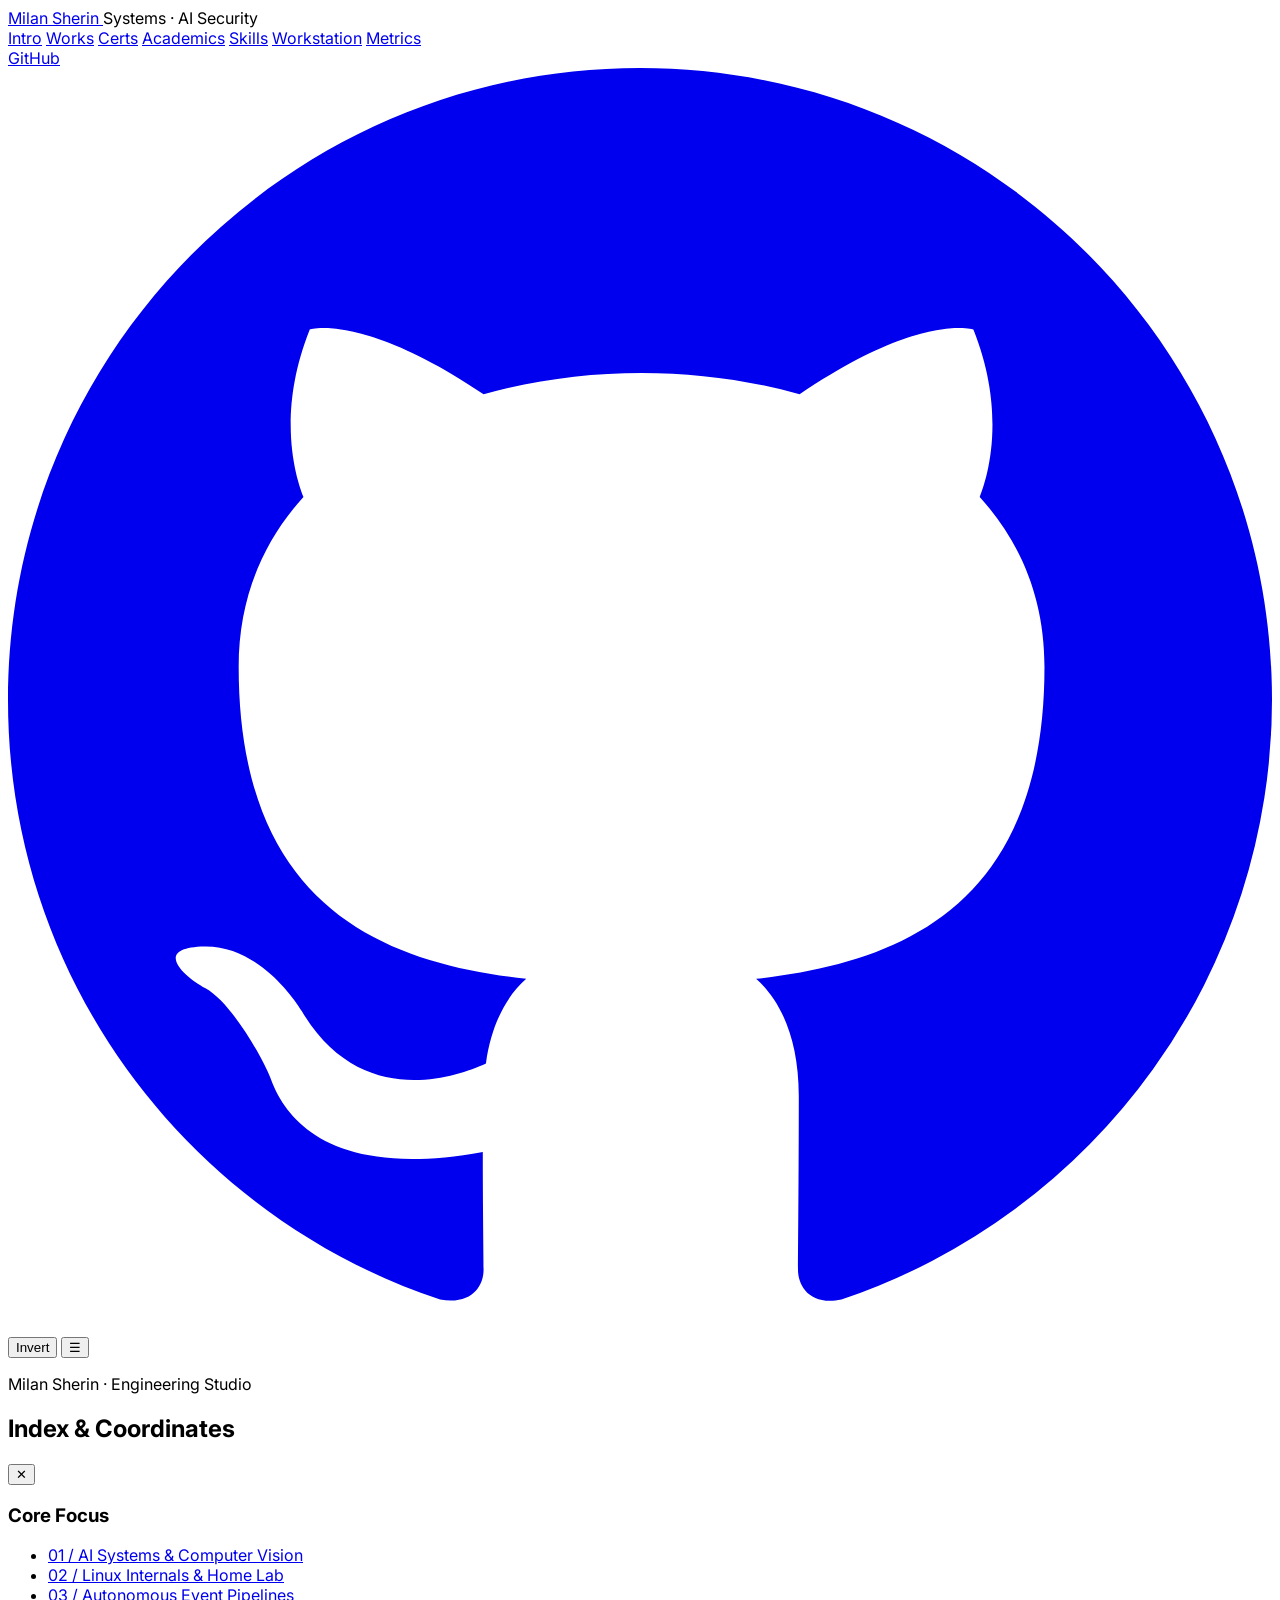
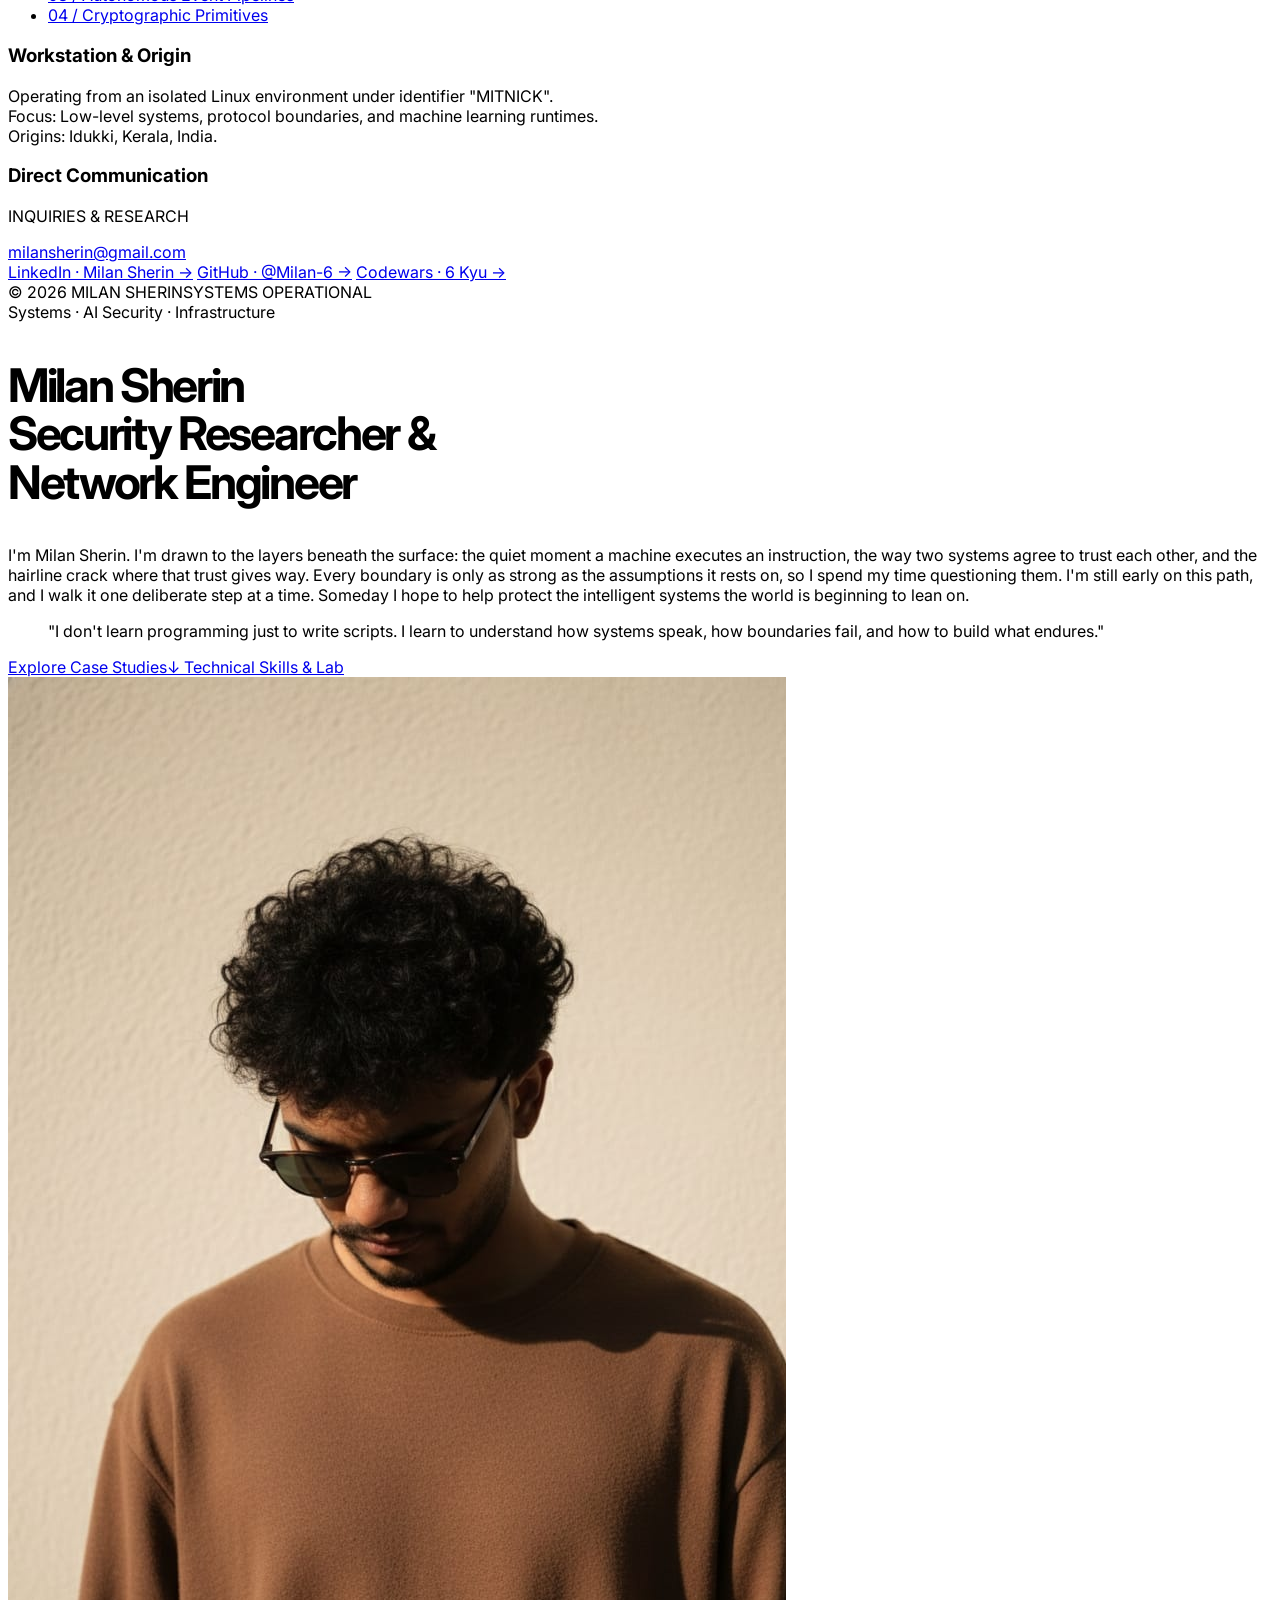
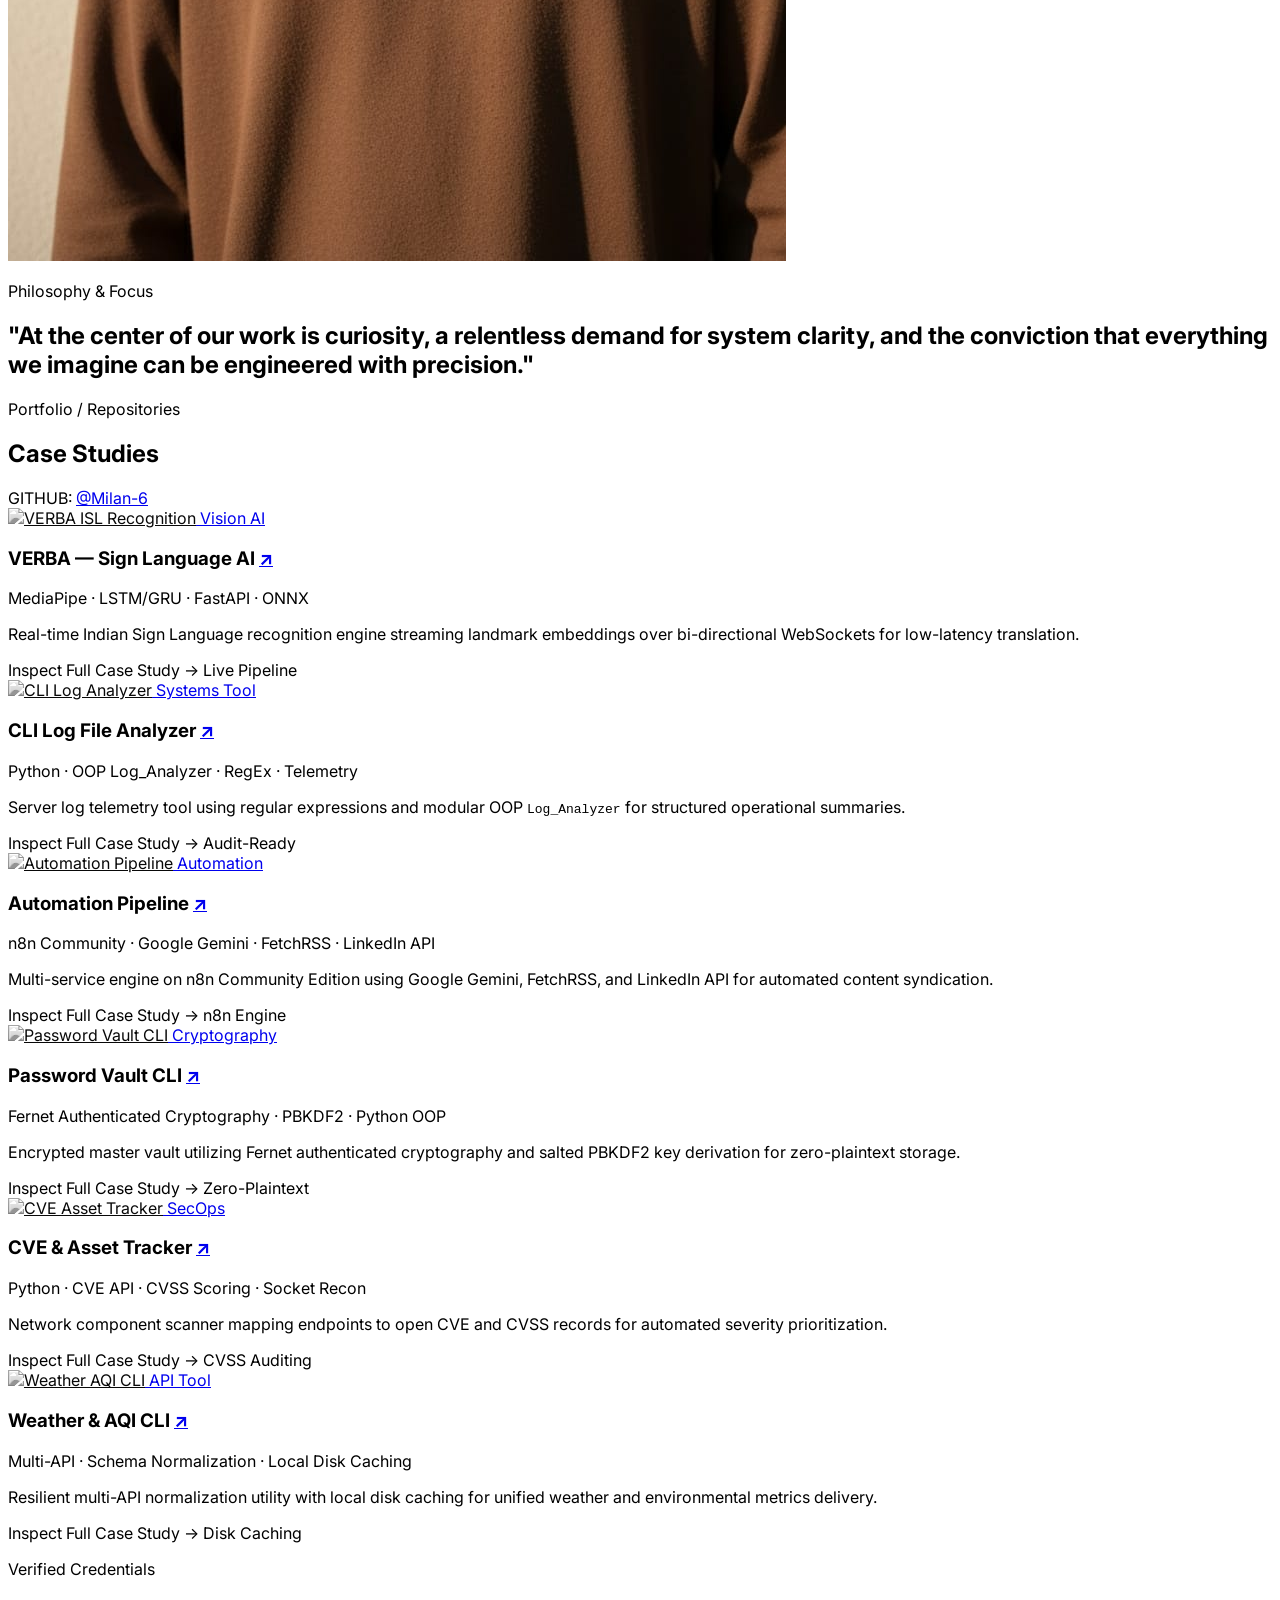
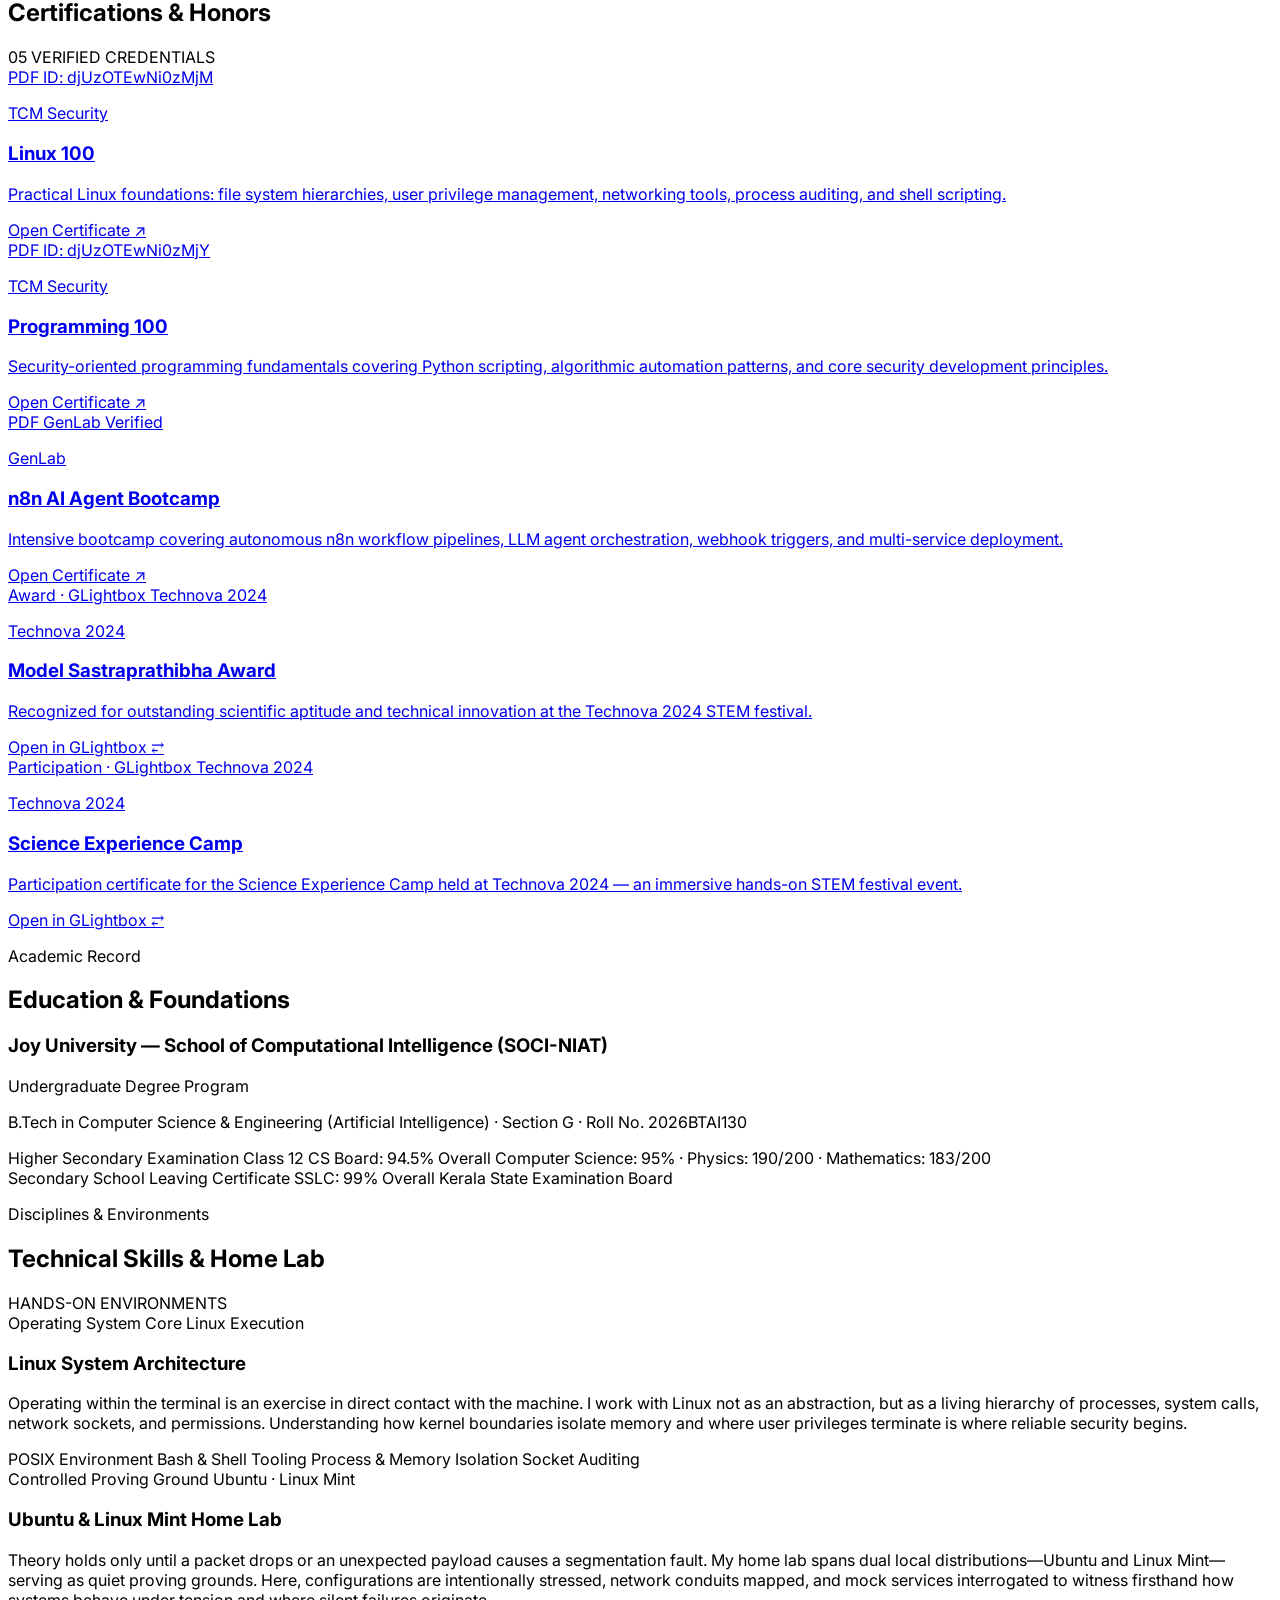
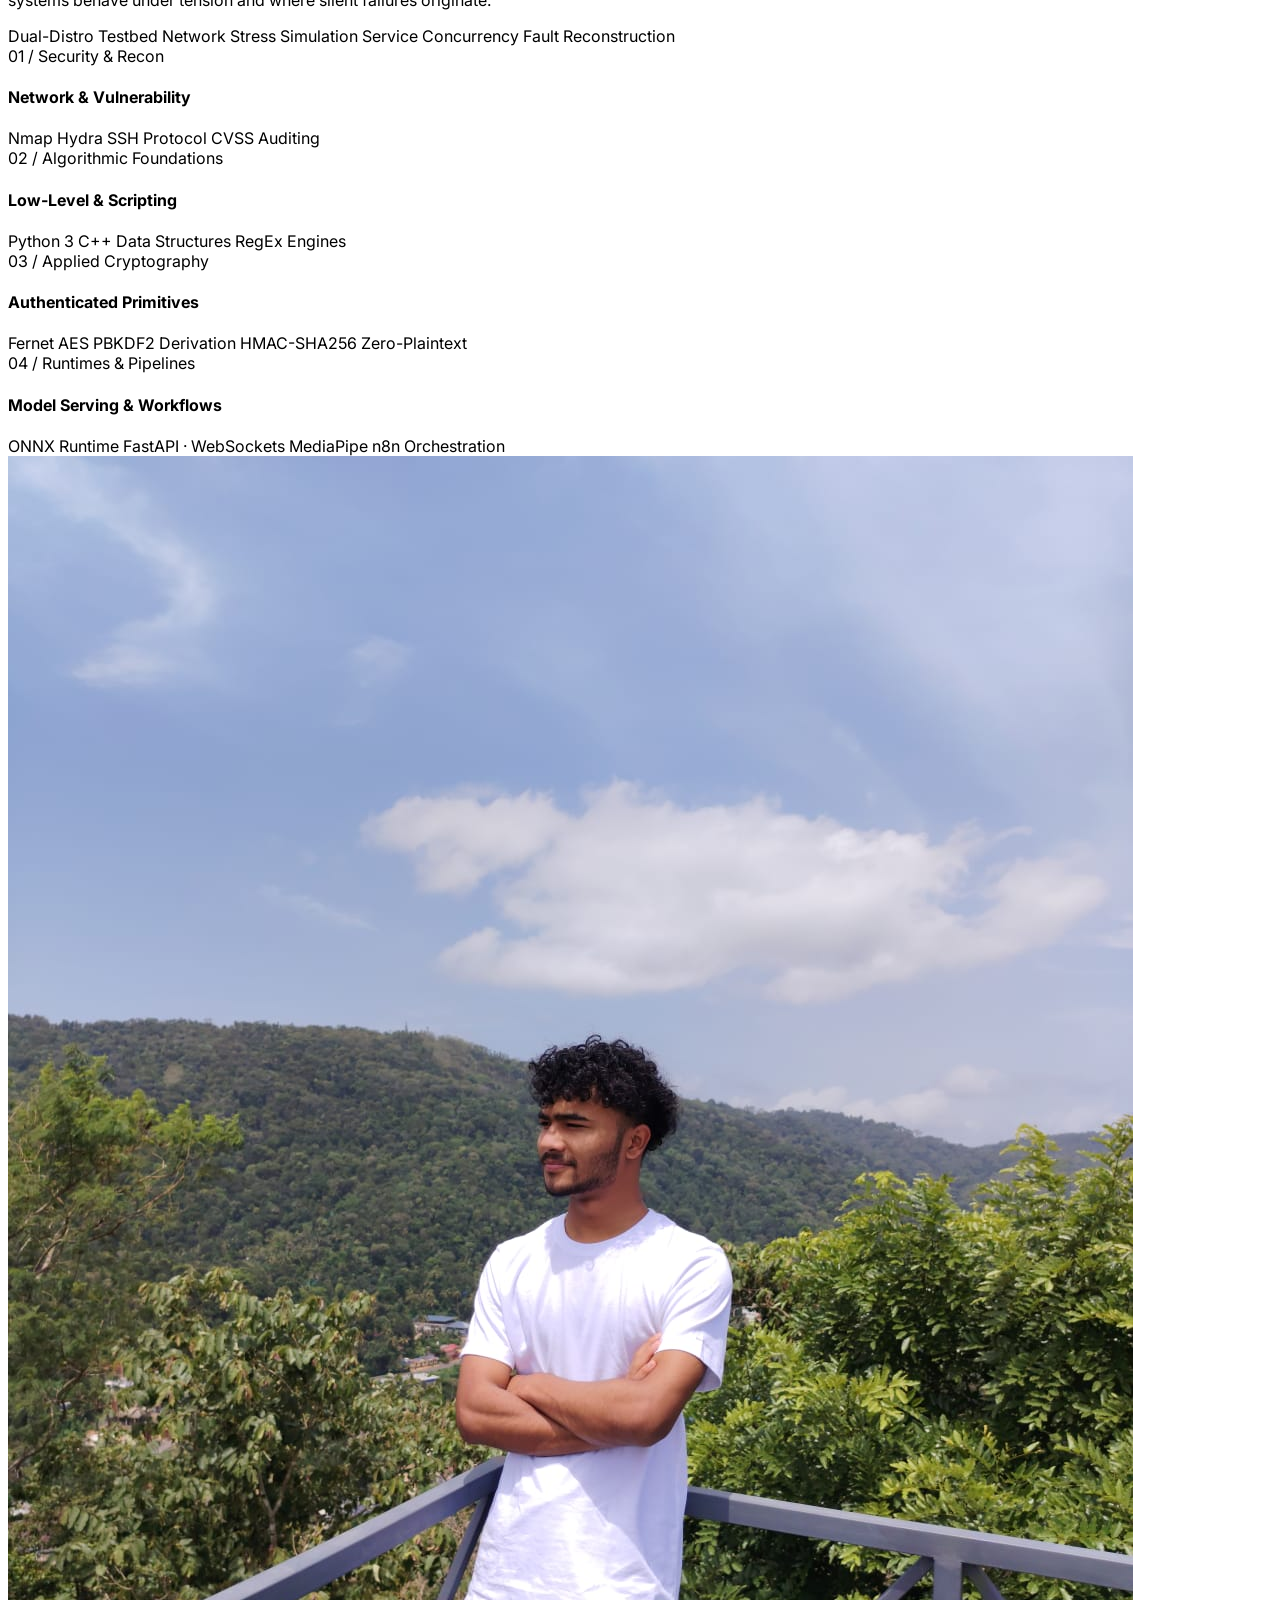
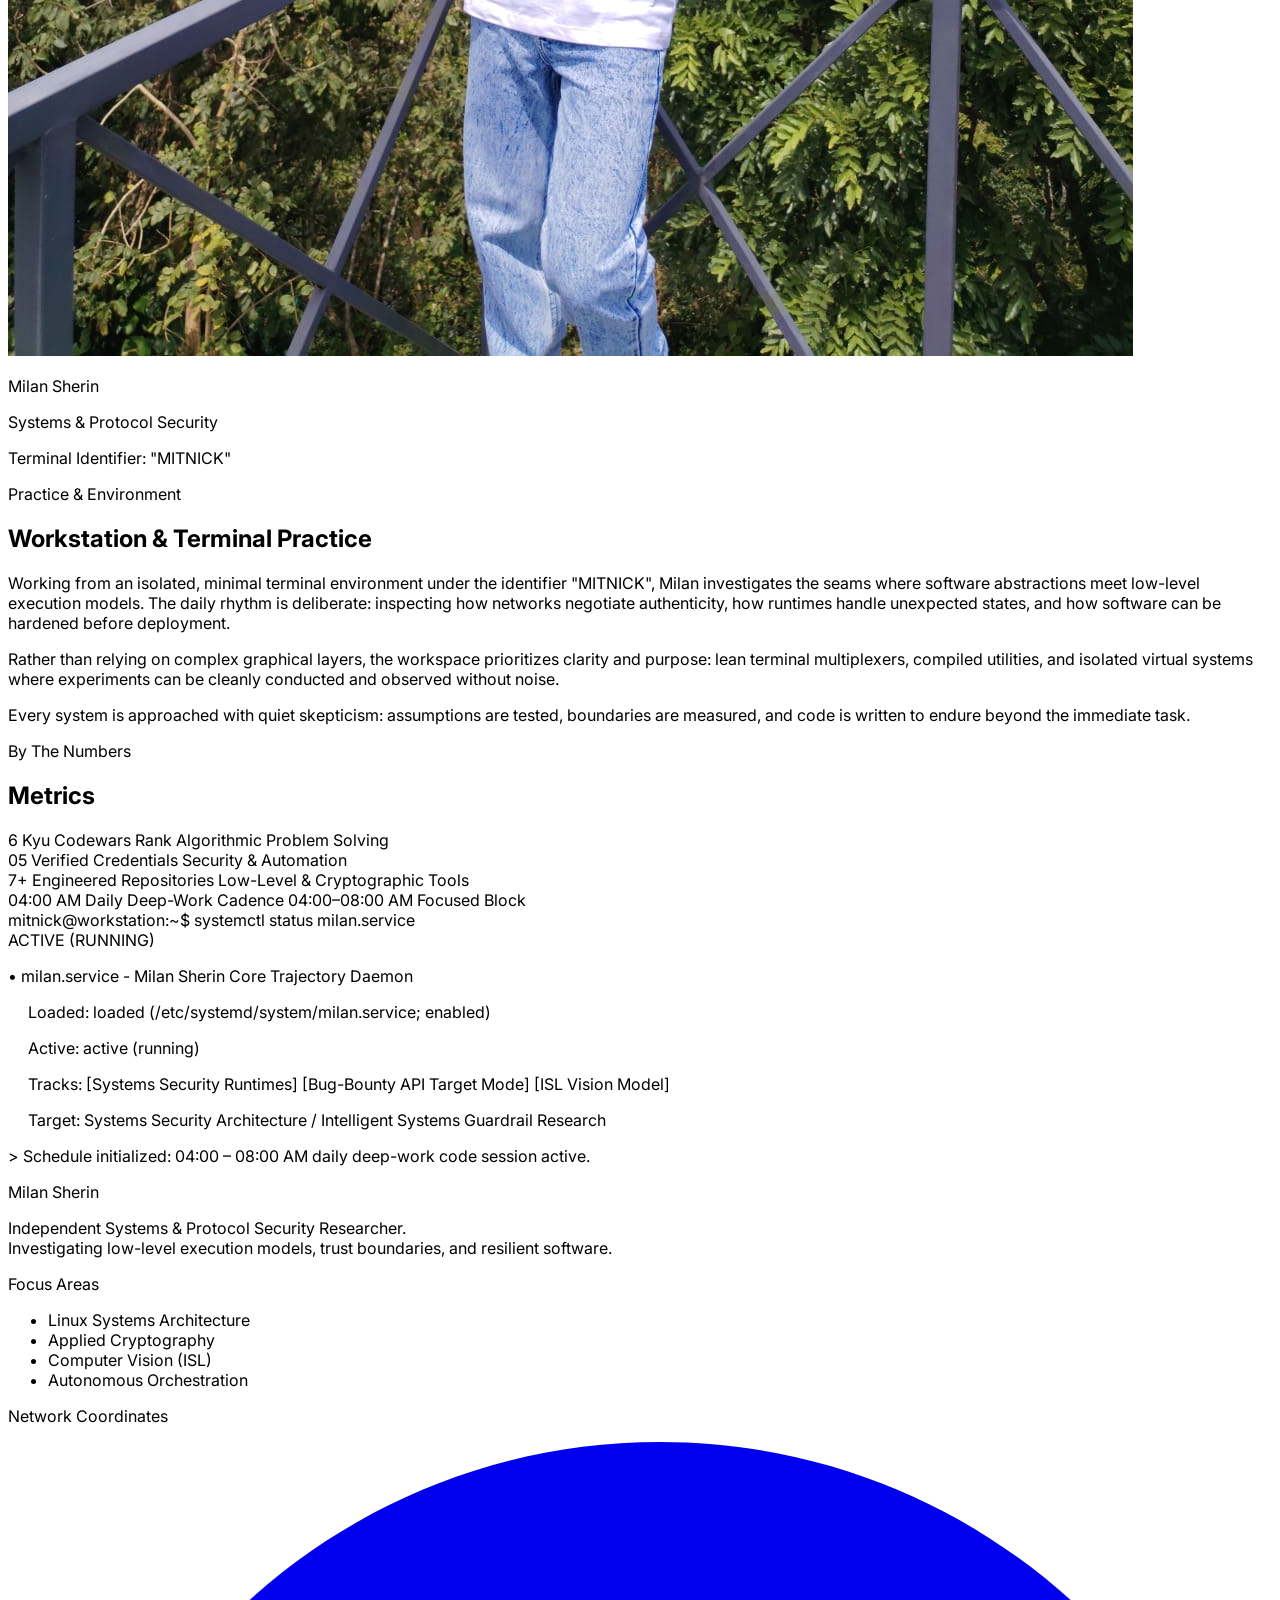
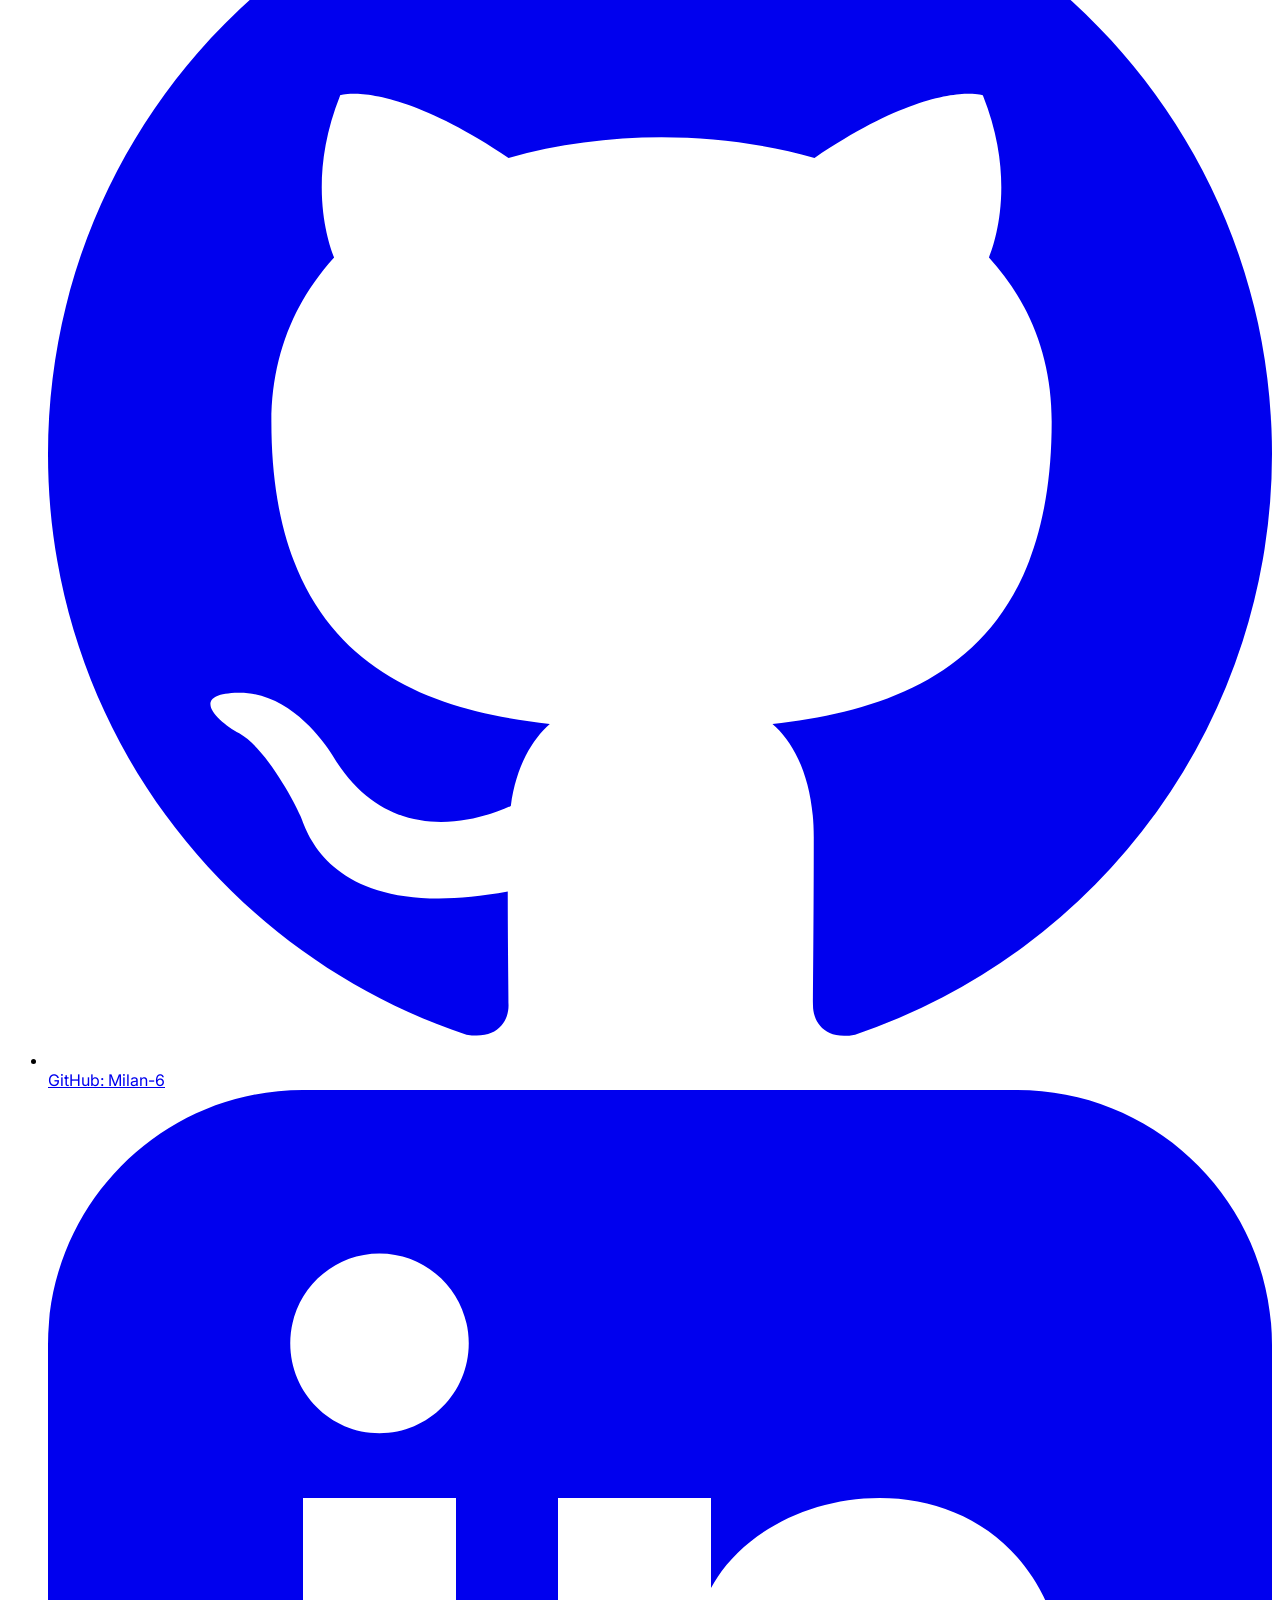
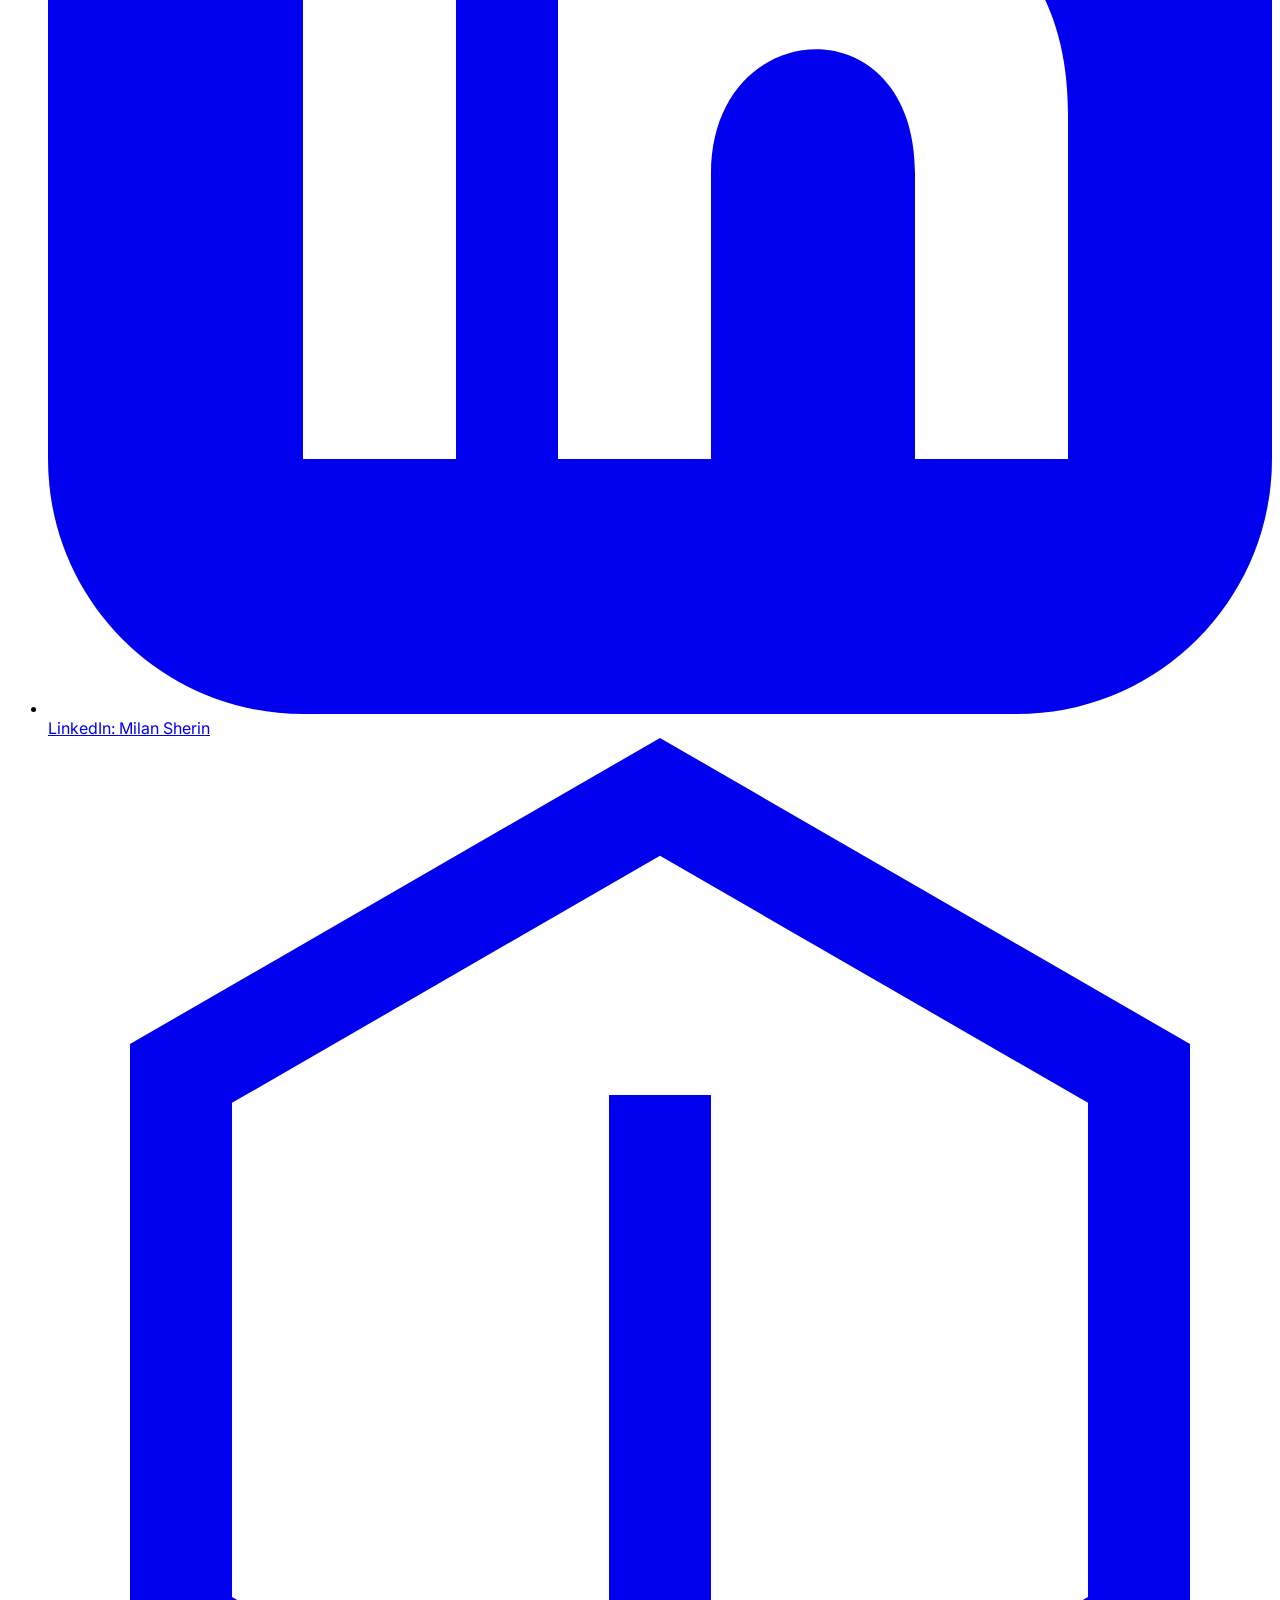
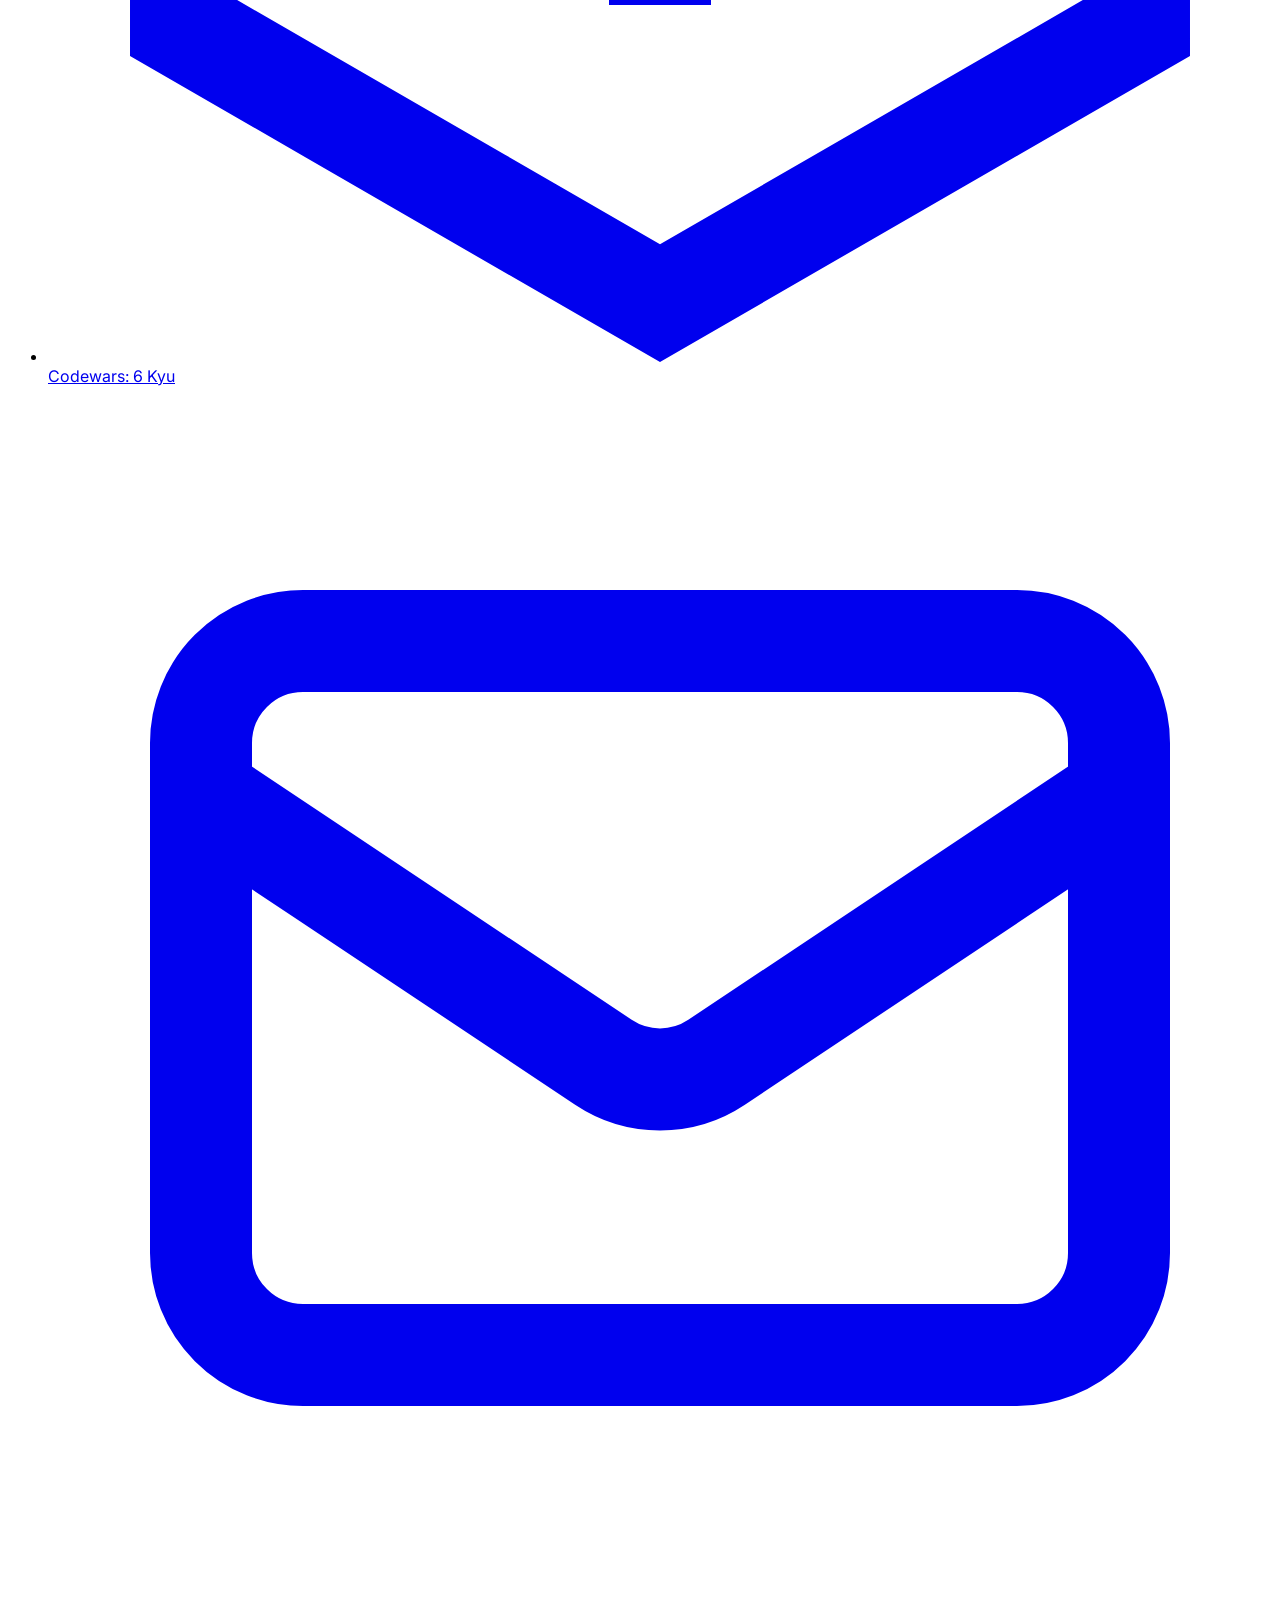
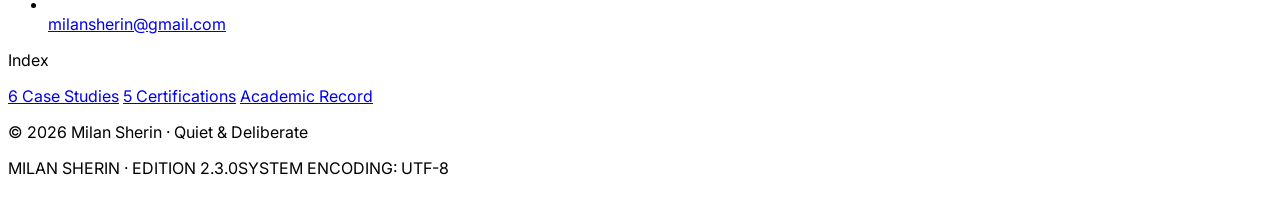
==== commit a697317c: "Update portfolio design and content" ====
--- a/index.html
+++ b/index.html
@@ -3,7 +3,10 @@
 <head>
     <meta charset="UTF-8">
     <meta name="viewport" content="width=device-width, initial-scale=1.0">
-    <title>Milan Sherin — Systems &amp; AI Security Engineer</title>
+    <title>Milan Sherin — Security Researcher &amp; Network Engineer</title>
+    <meta name="description" content="Milan Sherin — Security Researcher &amp; Network Engineer portfolio and systems projects.">
+    <meta property="og:title" content="Milan Sherin — Security Researcher &amp; Network Engineer">
+    <meta property="og:description" content="Milan Sherin — Security Researcher &amp; Network Engineer portfolio and systems projects.">
 
     <!-- Tailwind CDN -->
     <script src="https://cdn.tailwindcss.com"></script>
@@ -144,8 +147,8 @@
                             <span>Systems &middot; AI Security &middot; Infrastructure</span>
                         </div>
 
-                        <!-- Primary headline inside #intro (.s-intro__content-title) with 3D vertical roll cuboids -->
-                        <h1 class="s-intro__content-title text-[2.75rem] sm:text-[4.2rem] md:text-[5.2rem] lg:text-[5.8rem] font-black tracking-tightest leading-[1.05] select-none" aria-label="Milan Sherin &mdash; AI Systems">
+                        <!-- Primary headline inside #intro (.s-intro__content-title) with 3 staggered 3D vertical roll cuboids -->
+                        <h1 class="s-intro__content-title font-black tracking-tightest leading-[1.05] select-none" aria-label="Milan Sherin &mdash; Security Researcher &amp; Network Engineer">
                             <!-- Line 1: Milan Sherin -->
                             <div class="heading-3d-line heading-3d-line-1">
                                 <div class="heading-3d-stage">
@@ -155,12 +158,21 @@
                                     </div>
                                 </div>
                             </div>
-                            <!-- Line 2: AI Systems -->
+                            <!-- Line 2: Security Researcher & -->
                             <div class="heading-3d-line heading-3d-line-2">
                                 <div class="heading-3d-stage">
                                     <div class="heading-3d-cuboid text-black dark:text-white font-extrabold">
-                                        <div class="heading-3d-face heading-3d-front">AI Systems</div>
-                                        <div class="heading-3d-face heading-3d-back" aria-hidden="true">AI Systems</div>
+                                        <div class="heading-3d-face heading-3d-front">Security Researcher &amp;</div>
+                                        <div class="heading-3d-face heading-3d-back" aria-hidden="true">Security Researcher &amp;</div>
+                                    </div>
+                                </div>
+                            </div>
+                            <!-- Line 3: Network Engineer -->
+                            <div class="heading-3d-line heading-3d-line-3">
+                                <div class="heading-3d-stage">
+                                    <div class="heading-3d-cuboid text-black dark:text-white font-extrabold">
+                                        <div class="heading-3d-face heading-3d-front">Network Engineer</div>
+                                        <div class="heading-3d-face heading-3d-back" aria-hidden="true">Network Engineer</div>
                                     </div>
                                 </div>
                             </div>
--- a/css/styles.css
+++ b/css/styles.css
@@ -67,12 +67,14 @@
 }
 
 /* ═══════════════════════════════════════════════════════════
-   3-D MAIN HEADING VERTICAL ROLL (Two-Line Cuboid Roll)
+   3-D MAIN HEADING VERTICAL ROLL (3-Line Staggered Cuboids)
    ══════════════════════════════════════════════════════════*/
 
 .s-intro__content-title {
   position: relative;
   line-height: 1.05;
+  font-size: clamp(1.5rem, 3.8vw, 2.9rem);
+  letter-spacing: -0.05em;
 }
 
 /* Line wrapper */
@@ -110,6 +112,7 @@
 .heading-3d-face {
   display: block;
   width: 100%;
+  white-space: nowrap;
   backface-visibility: hidden;
   -webkit-backface-visibility: hidden;
   transform-style: preserve-3d;
